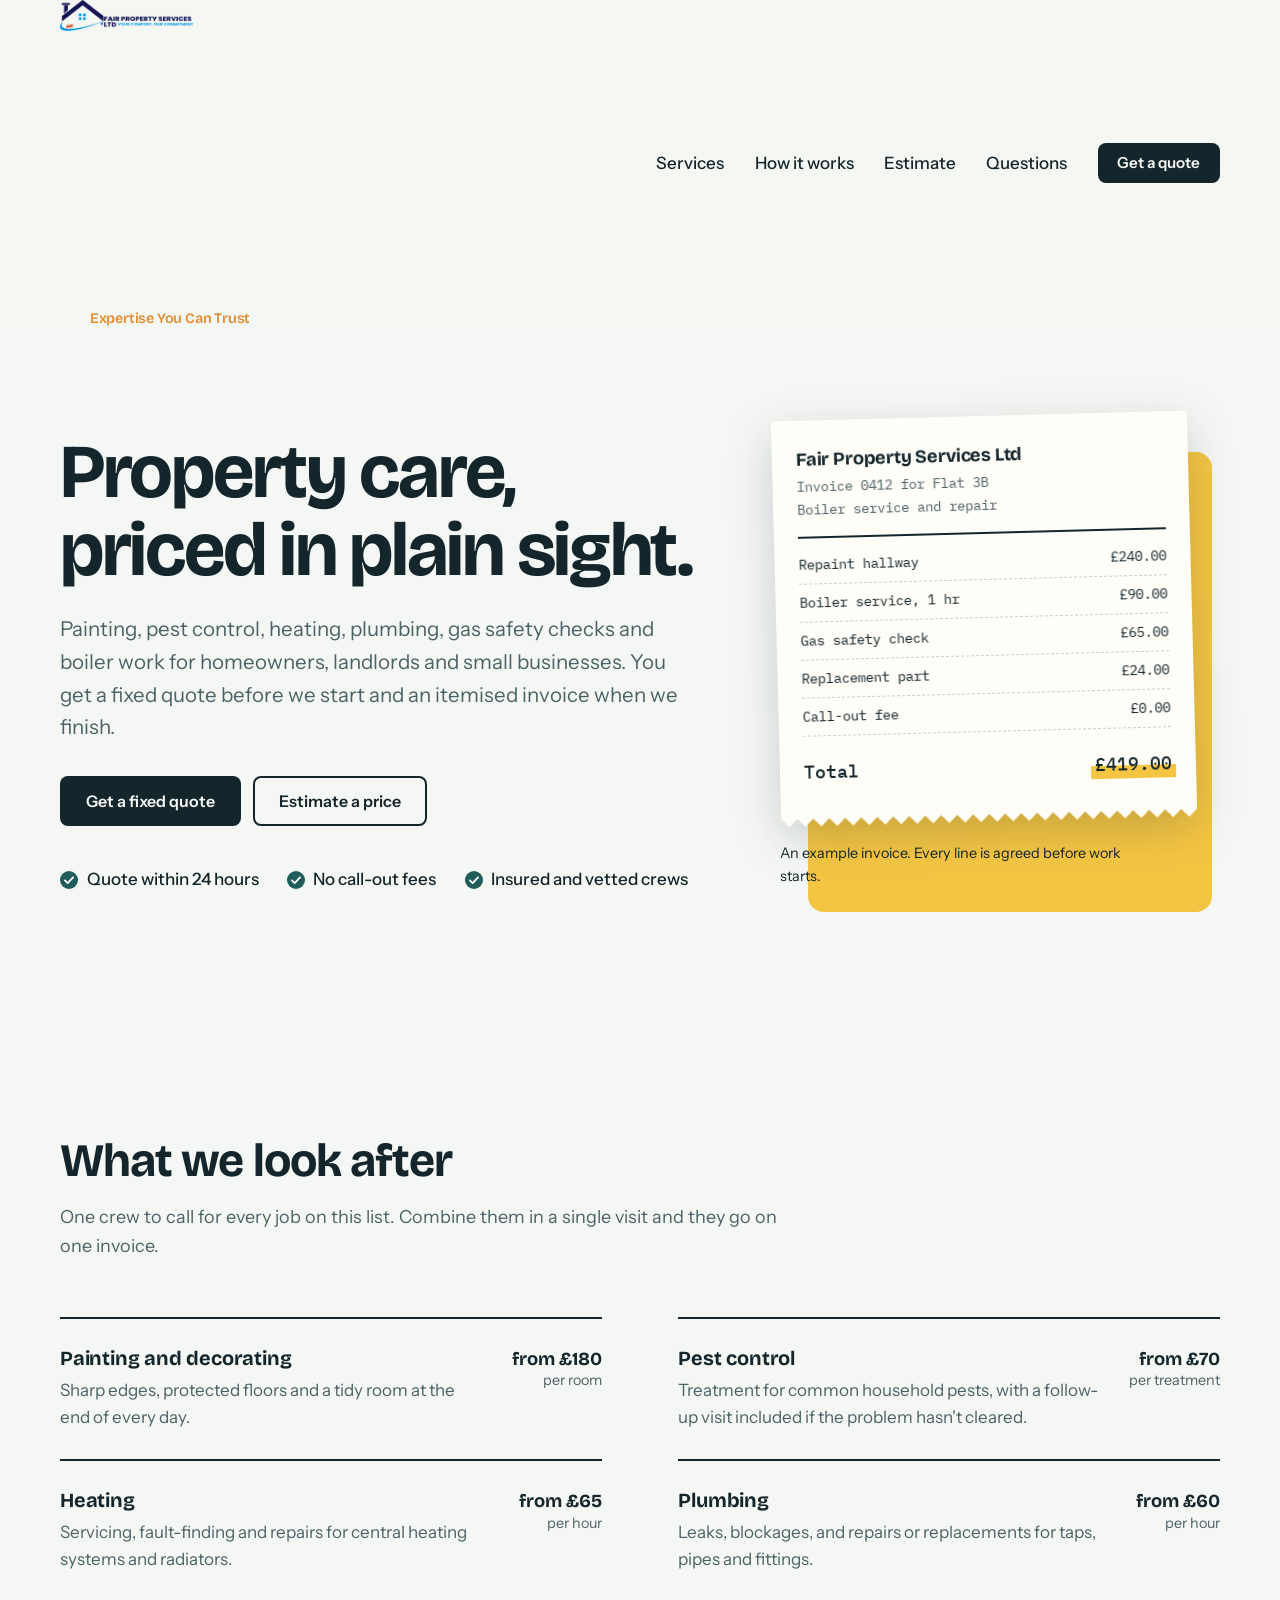
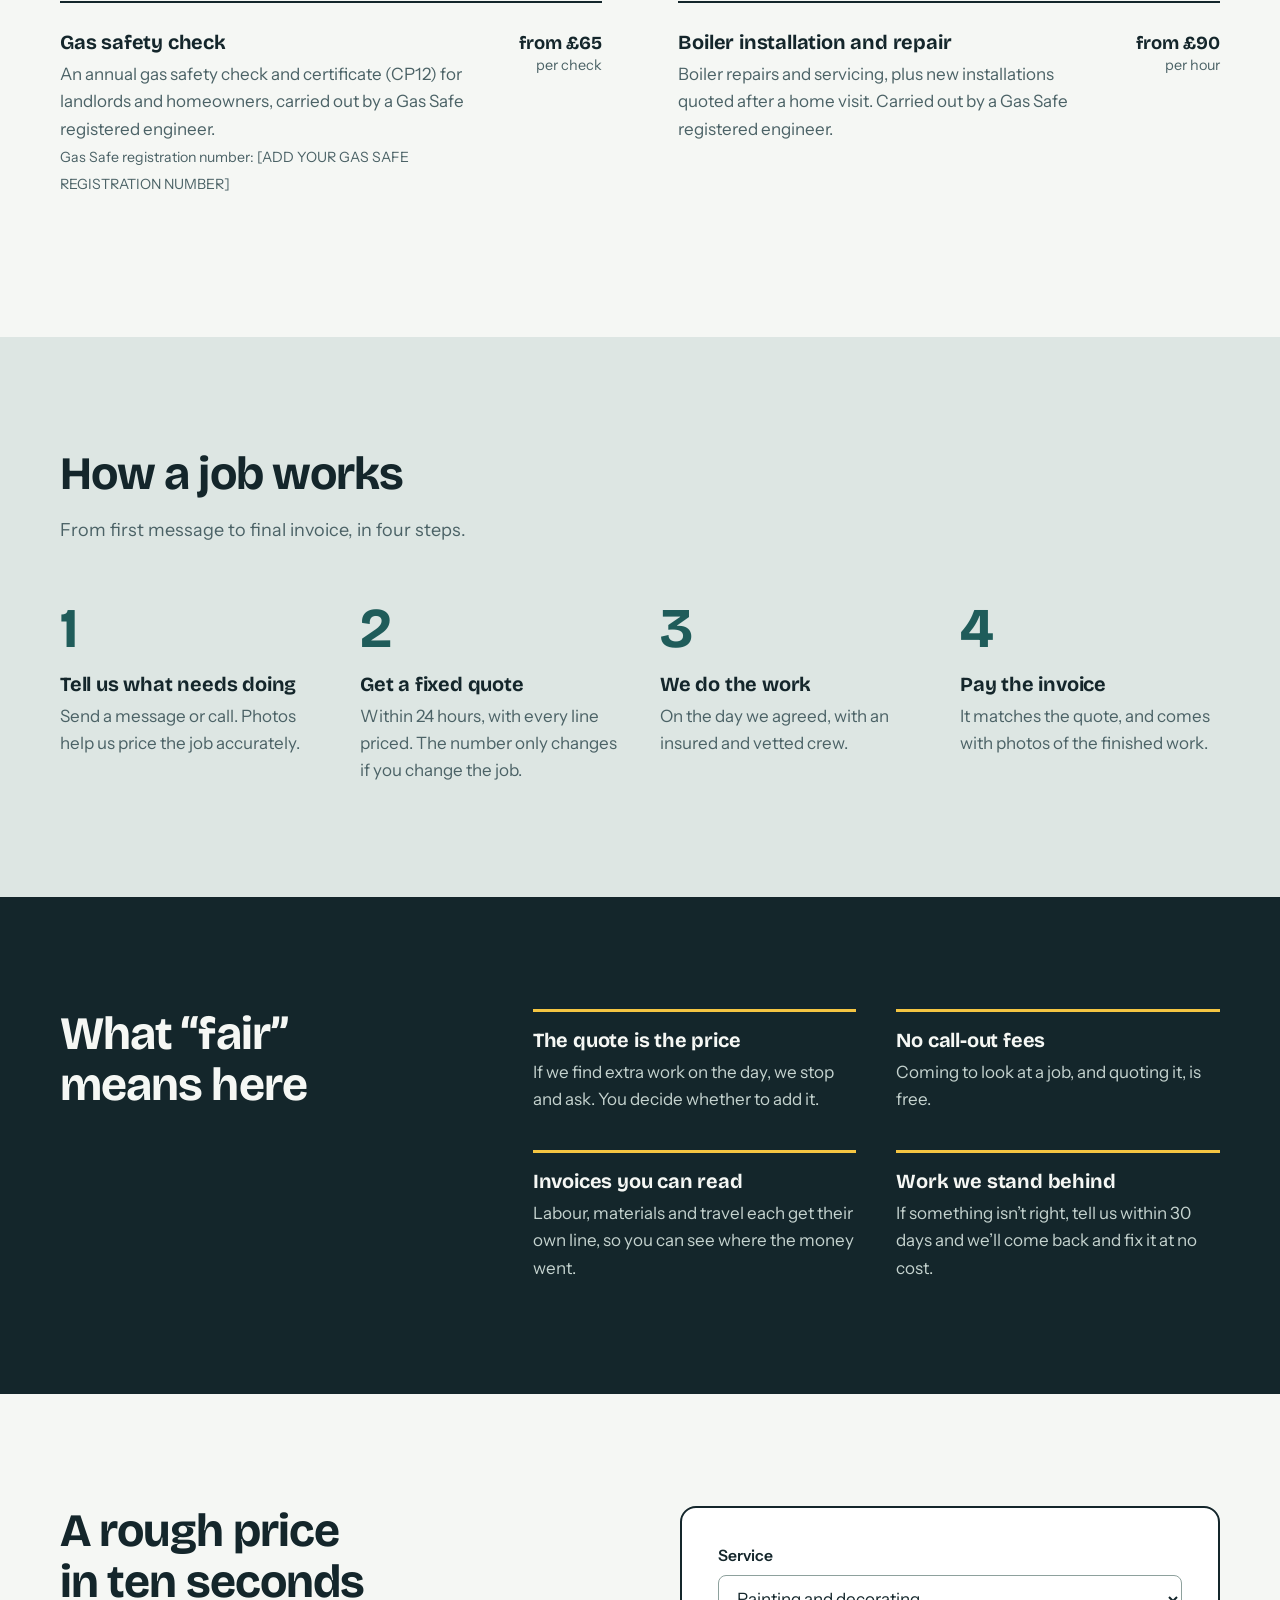
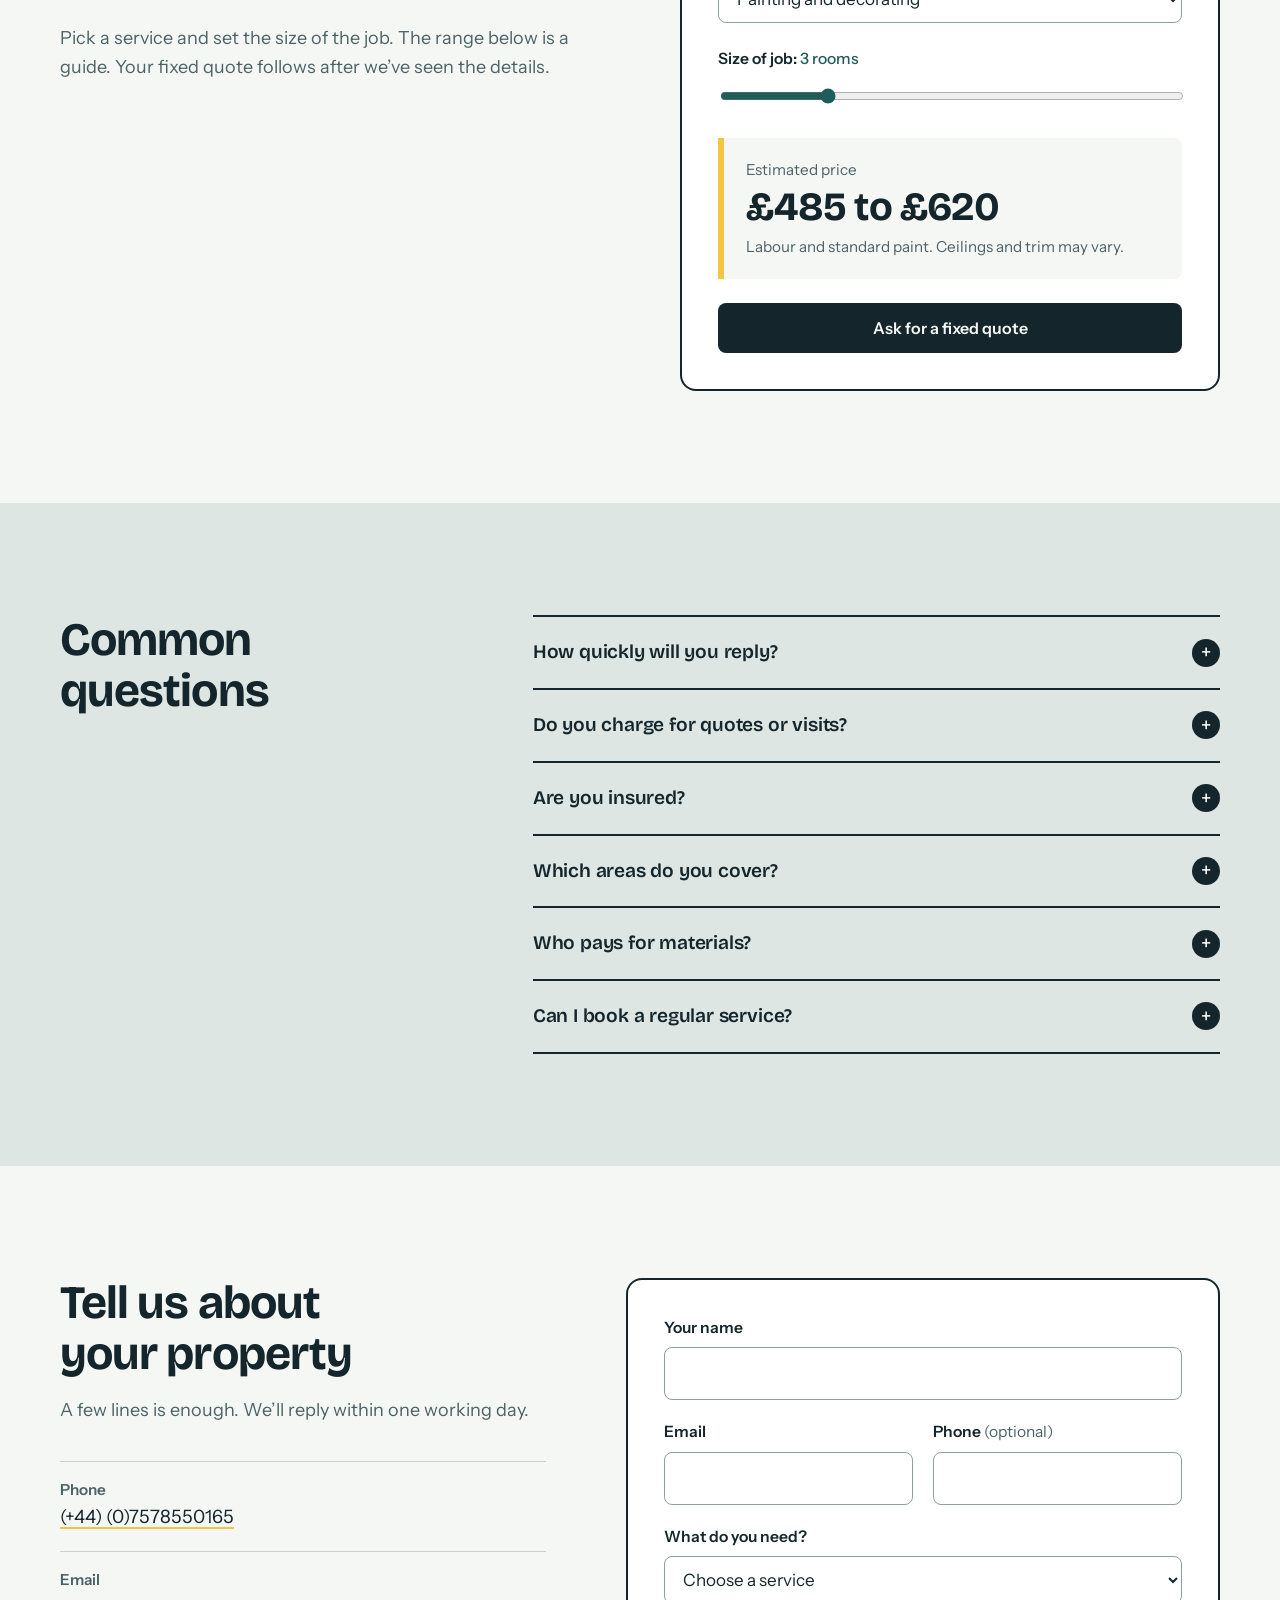
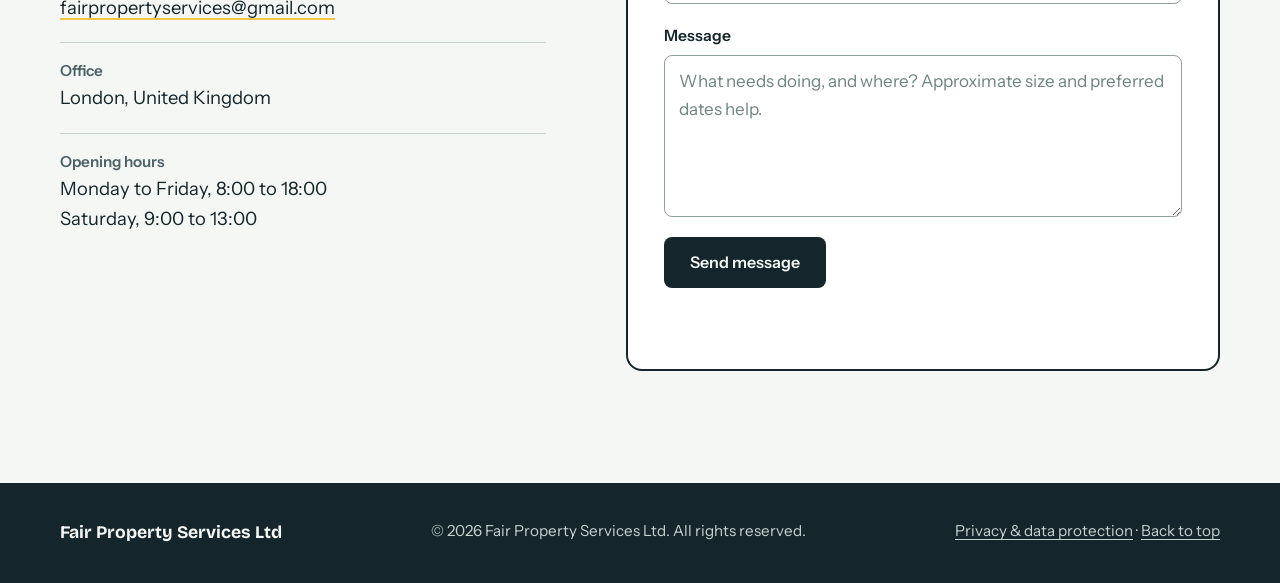
==== index.html @ 74782afe "Add files via upload" ====
<!DOCTYPE html>
<html lang="en">
<head>
  <meta charset="utf-8">
  <meta name="viewport" content="width=device-width, initial-scale=1">
  <title>Fair Property Services Ltd | Property care in London with fixed quotes</title>
  <meta name="description" content="Fair Property Services Ltd looks after homes, rentals and small offices in London: painting and decorating, pest control, heating, plumbing, gas safety checks and boiler installation and repair. Fixed quotes and itemised invoices.">
  <meta name="theme-color" content="#f5f7f4">

  <meta property="og:type" content="website">
  <meta property="og:title" content="Fair Property Services Ltd">
  <meta property="og:description" content="Property care in London, priced in plain sight. Fixed quotes and itemised invoices.">

  <link rel="icon" href="favicon.svg" type="image/svg+xml">

  <link rel="preconnect" href="https://fonts.googleapis.com">
  <link rel="preconnect" href="https://fonts.gstatic.com" crossorigin>
  <link rel="stylesheet" href="https://fonts.googleapis.com/css2?family=Bricolage+Grotesque:opsz,wght@12..96,500;600;700&family=IBM+Plex+Mono:wght@400;500&family=Instrument+Sans:wght@400;500;600&display=swap">
  <link rel="stylesheet" href="styles.css">

  <script>document.documentElement.classList.add('js');</script>

  <!-- Replace the placeholder details below with your real business information. -->
  <script type="application/ld+json">
  {
    "@context": "https://schema.org",
    "@type": "LocalBusiness",
    "name": "Fair Property Services Ltd",
    "description": "Painting and decorating, pest control, heating, plumbing, gas safety checks and boiler installation and repair, with fixed quotes. Based in London, United Kingdom.",
    "email": "fairpropertyservices@gmail.com",
    "telephone": "+447578550165",
    "address": {
      "@type": "PostalAddress",
      "addressLocality": "London",
      "addressCountry": "GB"
    },
    "openingHours": ["Mo-Fr 08:00-18:00", "Sa 09:00-13:00"]
  }
  </script>
</head>
<body>
  <a class="skip-link" href="#main">Skip to content</a>

  <header class="site-header" id="top">
    <div class="wrap site-header__inner">
      <a class="brand" href="#top" aria-label="Fair Property Services Ltd, home">
  <div class="brand__group">
    <img src="logo.png" alt="Fair Property Service LTD Logo" class="brand__mark">
    <span class="brand__slogan">Expertise You Can Trust</span>
  </div>
</a>

      <button class="nav-toggle" type="button" aria-expanded="false" aria-controls="site-nav">Menu</button>

      <nav class="nav" id="site-nav" aria-label="Main">
        <ul class="nav__list">
          <li><a href="#services">Services</a></li>
          <li><a href="#process">How it works</a></li>
          <li><a href="#estimate">Estimate</a></li>
          <li><a href="#questions">Questions</a></li>
          <li><a class="btn btn--small btn--primary" href="#contact">Get a quote</a></li>
        </ul>
      </nav>
    </div>
  </header>

  <main id="main">

    <!-- Hero -->
    <section class="hero" aria-labelledby="hero-title">
      <div class="wrap hero__grid">
        <div class="hero__copy">
          <h1 id="hero-title">Property care, priced in plain sight.</h1>
          <p class="hero__lead">Painting, pest control, heating, plumbing, gas safety checks and boiler work for homeowners, landlords and small businesses. You get a fixed quote before we start and an itemised invoice when we finish.</p>
          <div class="hero__actions">
            <a class="btn btn--primary" href="#contact">Get a fixed quote</a>
            <a class="btn btn--ghost" href="#estimate">Estimate a price</a>
          </div>
          <ul class="hero__facts">
            <li>Quote within 24 hours</li>
            <li>No call-out fees</li>
            <li>Insured and vetted crews</li>
          </ul>
        </div>

        <figure class="receipt-wrap">
          <div class="receipt-wrap__block" aria-hidden="true"></div>
          <div class="receipt">
            <div class="receipt__head">
              <strong>Fair Property Services Ltd</strong>
              <span>Invoice 0412 for Flat 3B</span>
              <span>Boiler service and repair</span>
            </div>
            <ul class="receipt__lines">
              <li class="receipt__row" style="--i:0"><span>Repaint hallway</span><span>£240.00</span></li>
              <li class="receipt__row" style="--i:1"><span>Boiler service, 1 hr</span><span>£90.00</span></li>
              <li class="receipt__row" style="--i:2"><span>Gas safety check</span><span>£65.00</span></li>
              <li class="receipt__row" style="--i:3"><span>Replacement part</span><span>£24.00</span></li>
              <li class="receipt__row" style="--i:4"><span>Call-out fee</span><span>£0.00</span></li>
            </ul>
            <p class="receipt__row receipt__total" style="--i:5"><span>Total</span><span>£419.00</span></p>
          </div>
          <figcaption class="receipt-wrap__caption">An example invoice. Every line is agreed before work starts.</figcaption>
        </figure>
      </div>
    </section>

    <!-- Services -->
    <section class="section" id="services" aria-labelledby="services-title">
      <div class="wrap">
        <div class="section__head">
          <h2 id="services-title">What we look after</h2>
          <p>One crew to call for every job on this list. Combine them in a single visit and they go on one invoice.</p>
        </div>

        <ul class="services">
          <li class="service">
            <div class="service__text">
              <h3>Painting and decorating</h3>
              <p>Sharp edges, protected floors and a tidy room at the end of every day.</p>
            </div>
            <p class="service__price"><strong>from £180</strong> per room</p>
          </li>
          <li class="service">
            <div class="service__text">
              <h3>Pest control</h3>
              <p>Treatment for common household pests, with a follow-up visit included if the problem hasn't cleared.</p>
            </div>
            <p class="service__price"><strong>from £70</strong> per treatment</p>
          </li>
          <li class="service">
            <div class="service__text">
              <h3>Heating</h3>
              <p>Servicing, fault-finding and repairs for central heating systems and radiators.</p>
            </div>
            <p class="service__price"><strong>from £65</strong> per hour</p>
          </li>
          <li class="service">
            <div class="service__text">
              <h3>Plumbing</h3>
              <p>Leaks, blockages, and repairs or replacements for taps, pipes and fittings.</p>
            </div>
            <p class="service__price"><strong>from £60</strong> per hour</p>
          </li>
          <li class="service">
            <div class="service__text">
              <h3>Gas safety check</h3>
              <p>An annual gas safety check and certificate (CP12) for landlords and homeowners, carried out by a Gas Safe registered engineer.<br><small>Gas Safe registration number: [ADD YOUR GAS SAFE REGISTRATION NUMBER]</small></p>
            </div>
            <p class="service__price"><strong>from £65</strong> per check</p>
          </li>
          <li class="service">
            <div class="service__text">
              <h3>Boiler installation and repair</h3>
              <p>Boiler repairs and servicing, plus new installations quoted after a home visit. Carried out by a Gas Safe registered engineer.</p>
            </div>
            <p class="service__price"><strong>from £90</strong> per hour</p>
          </li>
        </ul>
      </div>
    </section>

    <!-- Process -->
    <section class="section section--mist" id="process" aria-labelledby="process-title">
      <div class="wrap">
        <div class="section__head">
          <h2 id="process-title">How a job works</h2>
          <p>From first message to final invoice, in four steps.</p>
        </div>

        <ol class="steps">
          <li class="step">
            <h3>Tell us what needs doing</h3>
            <p>Send a message or call. Photos help us price the job accurately.</p>
          </li>
          <li class="step">
            <h3>Get a fixed quote</h3>
            <p>Within 24 hours, with every line priced. The number only changes if you change the job.</p>
          </li>
          <li class="step">
            <h3>We do the work</h3>
            <p>On the day we agreed, with an insured and vetted crew.</p>
          </li>
          <li class="step">
            <h3>Pay the invoice</h3>
            <p>It matches the quote, and comes with photos of the finished work.</p>
          </li>
        </ol>
      </div>
    </section>

    <!-- Promises -->
    <section class="section section--ink" aria-labelledby="fair-title">
      <div class="wrap promises">
        <h2 id="fair-title">What “fair” means here</h2>
        <ul class="promises__list">
          <li>
            <h3>The quote is the price</h3>
            <p>If we find extra work on the day, we stop and ask. You decide whether to add it.</p>
          </li>
          <li>
            <h3>No call-out fees</h3>
            <p>Coming to look at a job, and quoting it, is free.</p>
          </li>
          <li>
            <h3>Invoices you can read</h3>
            <p>Labour, materials and travel each get their own line, so you can see where the money went.</p>
          </li>
          <li>
            <h3>Work we stand behind</h3>
            <p>If something isn’t right, tell us within 30 days and we’ll come back and fix it at no cost.</p>
          </li>
        </ul>
      </div>
    </section>

    <!-- Estimate -->
    <section class="section" id="estimate" aria-labelledby="estimate-title">
      <div class="wrap estimate">
        <div class="estimate__intro">
          <h2 id="estimate-title">A rough price in ten seconds</h2>
          <p>Pick a service and set the size of the job. The range below is a guide. Your fixed quote follows after we’ve seen the details.</p>
        </div>

        <form class="estimator" id="estimator" novalidate>
          <div class="field">
            <label for="est-service">Service</label>
            <select id="est-service" name="service">
              <option value="painting">Painting and decorating</option>
              <option value="pest">Pest control</option>
              <option value="heating">Heating</option>
              <option value="plumbing">Plumbing</option>
              <option value="gassafety">Gas safety check</option>
              <option value="boiler">Boiler installation and repair</option>
            </select>
          </div>

          <div class="field">
            <label for="est-qty">Size of job: <output id="est-qty-out" for="est-qty">60 m²</output></label>
            <input type="range" id="est-qty" name="qty" min="20" max="400" step="5" value="60">
          </div>

          <div class="estimator__result" aria-live="polite">
            <p class="estimator__label">Estimated price</p>
            <p class="estimator__price" id="est-price">Choose a service</p>
            <p class="estimator__note" id="est-note"></p>
          </div>

          <a class="btn btn--primary" id="est-cta" href="#contact">Ask for a fixed quote</a>
        </form>
      </div>
    </section>

    <!-- FAQ -->
    <section class="section section--mist" id="questions" aria-labelledby="faq-title">
      <div class="wrap faq">
        <h2 id="faq-title">Common questions</h2>
        <div class="faq__list">
          <details>
            <summary>How quickly will you reply?</summary>
            <p>We answer every enquiry within one working day, and send your fixed quote within 24 hours of having the details we need.</p>
          </details>
          <details>
            <summary>Do you charge for quotes or visits?</summary>
            <p>No. Quotes and site visits are free, and we don’t add call-out fees to invoices.</p>
          </details>
          <details>
            <summary>Are you insured?</summary>
            <p>Yes. All crew members are vetted and covered by our public liability insurance. We’re happy to send you a copy of the certificate.</p>
          </details>
          <details>
            <summary>Which areas do you cover?</summary>
            <p>We work within 30 km of our office. If you’re not sure whether you’re in range, send us your postcode and we’ll tell you.</p>
          </details>
          <details>
            <summary>Who pays for materials?</summary>
            <p>Materials and parts, such as paint or boiler components, appear on their own invoice line at the price we paid, with receipts available on request.</p>
          </details>
          <details>
            <summary>Can I book a regular service?</summary>
            <p>Yes. Regular boiler servicing and annual gas safety checks are priced lower than one-off visits. Mention it in your message and we’ll quote both.</p>
          </details>
        </div>
      </div>
    </section>

    <!-- Contact -->
    <section class="section" id="contact" aria-labelledby="contact-title">
      <div class="wrap contact">
        <div class="contact__info">
          <h2 id="contact-title">Tell us about your property</h2>
          <p>A few lines is enough. We’ll reply within one working day.</p>

          <dl class="contact__details">
            <div>
              <dt>Phone</dt>
              <dd><a href="tel:+447578550165">(+44) (0)7578550165</a></dd>
            </div>
            <div>
              <dt>Email</dt>
              <dd><a href="mailto:fairpropertyservices@gmail.com">fairpropertyservices@gmail.com</a></dd>
            </div>
            <div>
              <dt>Office</dt>
              <dd>London, United Kingdom</dd>
            </div>
            <div>
              <dt>Opening hours</dt>
              <dd>Monday to Friday, 8:00 to 18:00<br>Saturday, 9:00 to 13:00</dd>
            </div>
          </dl>
        </div>

        <form class="form" id="contact-form" novalidate>
          <div class="field">
            <label for="c-name">Your name</label>
            <input id="c-name" name="name" type="text" autocomplete="name" required>
          </div>

          <div class="field-row">
            <div class="field">
              <label for="c-email">Email</label>
              <input id="c-email" name="email" type="email" autocomplete="email" required>
            </div>
            <div class="field">
              <label for="c-phone">Phone <span class="optional">(optional)</span></label>
              <input id="c-phone" name="phone" type="tel" autocomplete="tel">
            </div>
          </div>

          <div class="field">
            <label for="c-service">What do you need?</label>
            <select id="c-service" name="service" required>
              <option value="">Choose a service</option>
              <option value="Painting and decorating">Painting and decorating</option>
              <option value="Pest control">Pest control</option>
              <option value="Heating">Heating</option>
              <option value="Plumbing">Plumbing</option>
              <option value="Gas safety check">Gas safety check</option>
              <option value="Boiler installation and repair">Boiler installation and repair</option>
              <option value="Something else">Something else</option>
            </select>
          </div>

          <div class="field">
            <label for="c-message">Message</label>
            <textarea id="c-message" name="message" rows="5" required placeholder="What needs doing, and where? Approximate size and preferred dates help."></textarea>
          </div>

          <!-- Honeypot field for spam bots. Leave hidden. -->
          <div class="hp" aria-hidden="true">
            <label for="c-website">Website</label>
            <input id="c-website" name="website" type="text" tabindex="-1" autocomplete="off">
          </div>

          <button class="btn btn--primary" type="submit">Send message</button>
          <p class="form__status" id="form-status" role="status" aria-live="polite"></p>
        </form>
      </div>
    </section>
  </main>

  <footer class="site-footer">
    <div class="wrap site-footer__inner">
      <p class="site-footer__brand">Fair Property Services Ltd</p>
      <p>&copy; <span id="year">2026</span> Fair Property Services Ltd. All rights reserved.</p>
      <p><a href="privacy.html">Privacy &amp; data protection</a> &middot; <a href="#top">Back to top</a></p>
    </div>
  </footer>

  <script src="script.js" defer></script>
</body>
</html>
---- styles.css ----
/* ==========================================================================
   Fair Property Services Ltd
   Tokens, base, layout, components
   ========================================================================== */

:root {
  --ink: #14262b;
  --teal: #1f5c5a;
  --teal-dark: #174644;
  --chalk: #f5f7f4;
  --mist: #dde6e3;
  --signal: #f4c542;
  --paper: #fffdf8;
  --white: #ffffff;
  --muted: #4b6266;
  --line: #c4d2ce;
  --error: #b3261e;

  --font-display: "Bricolage Grotesque", "Segoe UI", system-ui, sans-serif;
  --font-body: "Instrument Sans", system-ui, -apple-system, "Segoe UI", Roboto, sans-serif;
  --font-receipt: "IBM Plex Mono", ui-monospace, "SFMono-Regular", Menlo, Consolas, monospace;

  --r-s: 8px;
  --r-l: 16px;

  --wrap: 1160px;
  --gutter: clamp(1.25rem, 4vw, 2.5rem);
  --header-h: 72px;
}

/* Base ------------------------------------------------------------------ */

*, *::before, *::after { box-sizing: border-box; }

html {
  scroll-behavior: smooth;
  scroll-padding-top: calc(var(--header-h) + 1rem);
  -webkit-text-size-adjust: 100%;
}

@media (prefers-reduced-motion: reduce) {
  html { scroll-behavior: auto; }
}

body {
  margin: 0;
  background: var(--chalk);
  color: var(--ink);
  font-family: var(--font-body);
  font-size: 1.0625rem;
  line-height: 1.6;
  -webkit-font-smoothing: antialiased;
}

h1, h2, h3, p, ul, ol, dl, dd, figure { margin: 0; }
ul, ol { padding: 0; list-style: none; }

h1, h2, h3 {
  font-family: var(--font-display);
  font-weight: 700;
  line-height: 1.1;
  letter-spacing: -0.02em;
  text-wrap: balance;
}

h1 { font-size: clamp(2.6rem, 6.2vw, 4.75rem); letter-spacing: -0.03em; line-height: 1.02; }
h2 { font-size: clamp(1.9rem, 3.8vw, 2.9rem); }
h3 { font-size: 1.25rem; letter-spacing: -0.01em; }

p { max-width: 62ch; }

a { color: inherit; text-underline-offset: 0.2em; }

img, svg { display: block; max-width: 100%; }

:focus-visible {
  outline: 3px solid var(--teal);
  outline-offset: 3px;
  border-radius: 4px;
}

.section--ink :focus-visible,
.site-footer :focus-visible {
  outline-color: var(--signal);
}

.wrap {
  width: 100%;
  max-width: calc(var(--wrap) + var(--gutter) * 2);
  margin-inline: auto;
  padding-inline: var(--gutter);
}

.skip-link {
  position: absolute;
  left: 1rem;
  top: -4rem;
  z-index: 100;
  padding: 0.7rem 1rem;
  background: var(--ink);
  color: var(--chalk);
  border-radius: var(--r-s);
  transition: top 0.15s;
}
.skip-link:focus { top: 1rem; }

/* Buttons --------------------------------------------------------------- */

.btn {
  display: inline-flex;
  align-items: center;
  justify-content: center;
  gap: 0.5rem;
  padding: 0.85rem 1.5rem;
  border: 2px solid transparent;
  border-radius: var(--r-s);
  font: 600 1rem/1.2 var(--font-body);
  text-decoration: none;
  cursor: pointer;
  transition: background-color 0.15s, color 0.15s, border-color 0.15s;
}

.btn--primary { background: var(--ink); color: var(--chalk); }
.btn--primary:hover { background: var(--teal); }

.btn--ghost { border-color: var(--ink); color: var(--ink); background: transparent; }
.btn--ghost:hover { background: var(--ink); color: var(--chalk); }

.btn--small { padding: 0.55rem 1.1rem; font-size: 0.95rem; }

/* Header ---------------------------------------------------------------- */

.site-header {
  position: sticky;
  top: 0;
  z-index: 50;
  background: rgba(245, 247, 244, 0.92);
  -webkit-backdrop-filter: saturate(1.4) blur(10px);
  backdrop-filter: saturate(1.4) blur(10px);
  border-bottom: 1px solid transparent;
  transition: border-color 0.2s;
}
.site-header.is-stuck { border-bottom-color: var(--line); }

.site-header__inner {
  display: flex;
  align-items: center;
  justify-content: space-between;
  gap: 1.5rem;
  min-height: var(--header-h);
}

.brand {
  display: inline-flex;
  align-items: center;
  gap: 0.65rem;
  font-family: var(--font-display);
  font-weight: 700;
  font-size: 1.2rem;
  letter-spacing: -0.01em;
  text-decoration: none;
}

.nav__list {
  display: flex;
  align-items: center;
  gap: 1.9rem;
}
.nav__list a:not(.btn) {
  font-weight: 500;
  text-decoration: none;
}
.nav__list a:not(.btn):hover { text-decoration: underline; }

.nav-toggle { display: none; }

@media (max-width: 859px) {
  .nav-toggle {
    display: inline-flex;
    padding: 0.55rem 1rem;
    border: 2px solid var(--ink);
    border-radius: var(--r-s);
    background: transparent;
    color: var(--ink);
    font: 600 0.95rem/1 var(--font-body);
    cursor: pointer;
  }

  .nav { margin-left: auto; }

  .js .nav {
    display: none;
    position: absolute;
    top: 100%;
    left: 0;
    right: 0;
    margin: 0;
    padding: 0.5rem var(--gutter) 1.5rem;
    background: var(--chalk);
    border-bottom: 1px solid var(--line);
  }
  .js .nav.is-open { display: block; }

  .js .nav__list {
    flex-direction: column;
    align-items: stretch;
    gap: 0;
  }
  .js .nav__list li { border-bottom: 1px solid var(--line); }
  .js .nav__list li:last-child { border-bottom: 0; padding-top: 1rem; }
  .js .nav__list a:not(.btn) { display: block; padding: 0.9rem 0; }
  .js .nav__list .btn { width: 100%; }

  /* Without JavaScript, let the nav wrap under the brand */
  html:not(.js) .site-header__inner { flex-wrap: wrap; padding-block: 0.75rem; }
  html:not(.js) .nav__list { flex-wrap: wrap; gap: 0.5rem 1.25rem; }
}

/* Sections -------------------------------------------------------------- */

.section { padding-block: clamp(4rem, 9vw, 7rem); }
.section--mist { background: var(--mist); }
.section--ink { background: var(--ink); color: var(--chalk); }

.section__head { margin-bottom: clamp(2rem, 5vw, 3.5rem); }
.section__head h2 { margin-bottom: 1rem; }
.section__head p { color: var(--muted); font-size: 1.125rem; }

/* Hero ------------------------------------------------------------------ */

.hero {
  overflow-x: clip;
  padding-block: clamp(2.5rem, 7vw, 5.5rem) clamp(4rem, 9vw, 7rem);
}

.hero__grid {
  display: grid;
  gap: 4rem;
  align-items: center;
}

@media (min-width: 900px) {
  .hero__grid { grid-template-columns: minmax(0, 1.15fr) minmax(0, 0.85fr); gap: 3rem; }
}

.hero__lead {
  margin-top: 1.5rem;
  font-size: clamp(1.1rem, 1.6vw, 1.3rem);
  color: var(--muted);
  max-width: 34em;
}

.hero__actions {
  display: flex;
  flex-wrap: wrap;
  gap: 0.75rem;
  margin-top: 2rem;
}

.hero__facts {
  display: flex;
  flex-wrap: wrap;
  gap: 0.6rem 1.75rem;
  margin-top: 2.5rem;
  font-weight: 500;
}
.hero__facts li {
  display: inline-flex;
  align-items: center;
  gap: 0.5rem;
}
.hero__facts li::before {
  content: "";
  width: 1.1em;
  height: 1.1em;
  flex: none;
  background: url("data:image/svg+xml,%3Csvg xmlns='http://www.w3.org/2000/svg' viewBox='0 0 20 20'%3E%3Ccircle cx='10' cy='10' r='10' fill='%231f5c5a'/%3E%3Cpath d='m5.5 10.5 3 3 6-6.5' fill='none' stroke='%23fff' stroke-width='2' stroke-linecap='round' stroke-linejoin='round'/%3E%3C/svg%3E") center / contain no-repeat;
}

/* Receipt (hero visual) ------------------------------------------------- */

.receipt-wrap {
  position: relative;
  isolation: isolate;
  width: 100%;
  max-width: 26rem;
  margin-inline: auto;
  padding-bottom: 1.5rem;
}

.receipt-wrap__block {
  position: absolute;
  z-index: -1;
  top: 2.25rem;
  left: 2rem;
  right: -1.25rem;
  bottom: 0;
  background: var(--signal);
  border-radius: var(--r-l);
}

.receipt {
  position: relative;
  padding: 1.6rem 1.5rem 1.5rem;
  background: var(--paper);
  border-radius: 4px 4px 0 0;
  font-family: var(--font-receipt);
  font-size: 0.875rem;
  line-height: 1.5;
  transform: rotate(-1.5deg);
  filter: drop-shadow(0 14px 22px rgba(20, 38, 43, 0.2));
}

/* Zig-zag torn edge */
.receipt::after {
  content: "";
  position: absolute;
  left: 0;
  right: 0;
  top: 100%;
  height: 8px;
  background: url("data:image/svg+xml,%3Csvg xmlns='http://www.w3.org/2000/svg' width='16' height='8'%3E%3Cpath d='M0 0h16L8 8z' fill='%23fffdf8'/%3E%3C/svg%3E") repeat-x left top;
}

.receipt__head {
  display: grid;
  gap: 0.15rem;
  padding-bottom: 1rem;
  margin-bottom: 0.5rem;
  border-bottom: 2px solid var(--ink);
}
.receipt__head strong {
  font-family: var(--font-display);
  font-size: 1.15rem;
  letter-spacing: -0.01em;
}
.receipt__head span { color: var(--muted); }

.receipt__row {
  display: flex;
  justify-content: space-between;
  gap: 1rem;
  max-width: none;
  padding: 0.5rem 0;
}
.receipt__lines .receipt__row { border-bottom: 1px dashed var(--line); }
.receipt__row span:last-child { white-space: nowrap; }

.receipt__total {
  margin-top: 0.5rem;
  padding-top: 0.9rem;
  font-size: 1.15rem;
  font-weight: 500;
}
.receipt__total span:last-child {
  background: linear-gradient(transparent 55%, var(--signal) 55%);
  padding-inline: 0.25rem;
  margin-right: -0.25rem;
}

.receipt-wrap__caption {
  position: relative;
  margin-top: 1.75rem;
  padding-left: 0.25rem;
  font-size: 0.9rem;
  color: var(--ink);
  max-width: 22rem;
}

/* The one page-load moment: invoice lines print in one by one */
@keyframes print-line {
  from { opacity: 0; transform: translateY(-8px); }
  to   { opacity: 1; transform: none; }
}

@media (prefers-reduced-motion: no-preference) {
  .receipt__row {
    animation: print-line 0.45s cubic-bezier(0.2, 0.7, 0.3, 1) both;
    animation-delay: calc(0.35s + var(--i, 0) * 0.16s);
  }
}

/* Services -------------------------------------------------------------- */

.services {
  display: grid;
  column-gap: clamp(2rem, 6vw, 5rem);
}

@media (min-width: 800px) {
  .services { grid-template-columns: 1fr 1fr; }
}

.service {
  display: flex;
  justify-content: space-between;
  align-items: flex-start;
  gap: 1.5rem;
  padding-block: 1.75rem;
  border-top: 2px solid var(--ink);
}

.service__text h3 { margin-bottom: 0.5rem; }
.service__text p { color: var(--muted); }

.service__price {
  flex: none;
  text-align: right;
  font-size: 0.9rem;
  color: var(--muted);
  line-height: 1.35;
}
.service__price strong {
  display: block;
  font-family: var(--font-display);
  font-size: 1.15rem;
  color: var(--ink);
}

@media (max-width: 480px) {
  .service { flex-direction: column; gap: 0.75rem; }
  .service__price { text-align: left; }
  .service__price strong { display: inline; margin-right: 0.25rem; }
}

/* Steps ----------------------------------------------------------------- */

.steps {
  display: grid;
  gap: 2rem;
  counter-reset: step;
}

@media (min-width: 640px)  { .steps { grid-template-columns: repeat(2, 1fr); } }
@media (min-width: 1000px) { .steps { grid-template-columns: repeat(4, 1fr); gap: 2.5rem; } }

.step { counter-increment: step; }

.step::before {
  content: counter(step);
  display: block;
  margin-bottom: 1rem;
  font-family: var(--font-display);
  font-weight: 700;
  font-size: 3.5rem;
  line-height: 1;
  color: var(--teal);
}

.step h3 { margin-bottom: 0.5rem; }
.step p { color: var(--muted); }

/* Promises -------------------------------------------------------------- */

.promises { display: grid; gap: 3rem; }

@media (min-width: 900px) {
  .promises { grid-template-columns: minmax(0, 0.8fr) minmax(0, 1.4fr); gap: 5rem; }
}

.promises__list {
  display: grid;
  gap: 2.25rem 2.5rem;
}
@media (min-width: 640px) {
  .promises__list { grid-template-columns: 1fr 1fr; }
}

.promises__list li {
  padding-top: 1.1rem;
  border-top: 3px solid var(--signal);
}
.promises__list h3 { margin-bottom: 0.5rem; }
.promises__list p { color: #c5d3cf; }

/* Estimator ------------------------------------------------------------- */

.estimate {
  display: grid;
  gap: 2.5rem;
  align-items: start;
}
@media (min-width: 900px) {
  .estimate { grid-template-columns: minmax(0, 1fr) minmax(0, 1fr); gap: 5rem; }
}

.estimate__intro h2 { margin-bottom: 1rem; }
.estimate__intro p { color: var(--muted); font-size: 1.125rem; }

.estimator {
  display: grid;
  gap: 1.5rem;
  padding: clamp(1.5rem, 4vw, 2.25rem);
  background: var(--white);
  border: 2px solid var(--ink);
  border-radius: var(--r-l);
}

.estimator__result {
  padding: 1.25rem 1.4rem;
  background: var(--chalk);
  border-left: 6px solid var(--signal);
  border-radius: 0 var(--r-s) var(--r-s) 0;
}
.estimator__label { font-size: 0.95rem; color: var(--muted); }
.estimator__price {
  margin-block: 0.15rem 0.35rem;
  font-family: var(--font-display);
  font-weight: 700;
  font-size: clamp(1.9rem, 4vw, 2.5rem);
  line-height: 1.1;
  letter-spacing: -0.02em;
}
.estimator__note { font-size: 0.95rem; color: var(--muted); }

/* Forms ----------------------------------------------------------------- */

.field { display: grid; gap: 0.4rem; }
.field-row { display: grid; gap: 1.25rem; }
@media (min-width: 560px) { .field-row { grid-template-columns: 1fr 1fr; } }

label { font-weight: 600; font-size: 0.975rem; }
label output { font-weight: 500; color: var(--teal); }
.optional { font-weight: 400; color: var(--muted); }

input, select, textarea {
  width: 100%;
  padding: 0.75rem 0.9rem;
  border: 1.5px solid #8ea19d;
  border-radius: var(--r-s);
  background: var(--white);
  color: var(--ink);
  font: inherit;
}
textarea { resize: vertical; min-height: 8rem; }
input::placeholder, textarea::placeholder { color: #6d8480; }

input:focus-visible, select:focus-visible, textarea:focus-visible {
  outline: 3px solid var(--teal);
  outline-offset: 1px;
  border-color: var(--teal);
}
input:user-invalid, select:user-invalid, textarea:user-invalid { border-color: var(--error); }

input[type="range"] {
  padding: 0;
  height: 2rem;
  border: 0;
  background: transparent;
  accent-color: var(--teal);
  cursor: pointer;
}

.hp {
  position: absolute;
  left: -9999px;
  width: 1px;
  height: 1px;
  overflow: hidden;
}

/* FAQ ------------------------------------------------------------------- */

.faq { display: grid; gap: 2.5rem; }
@media (min-width: 900px) {
  .faq { grid-template-columns: minmax(0, 0.8fr) minmax(0, 1.4fr); gap: 5rem; }
}

.faq__list details { border-top: 2px solid var(--ink); }
.faq__list details:last-child { border-bottom: 2px solid var(--ink); }

.faq__list summary {
  display: flex;
  justify-content: space-between;
  align-items: center;
  gap: 1rem;
  padding: 1.25rem 0;
  font-family: var(--font-display);
  font-weight: 600;
  font-size: 1.2rem;
  letter-spacing: -0.01em;
  cursor: pointer;
  list-style: none;
}
.faq__list summary::-webkit-details-marker { display: none; }
.faq__list summary::after {
  content: "+";
  flex: none;
  width: 1.75rem;
  height: 1.75rem;
  display: grid;
  place-items: center;
  border-radius: 50%;
  background: var(--ink);
  color: var(--chalk);
  font: 500 1.2rem/1 var(--font-body);
}
.faq__list details[open] summary::after { content: "\2212"; }
.faq__list details p { padding-bottom: 1.4rem; color: var(--muted); }

/* Contact --------------------------------------------------------------- */

.contact { display: grid; gap: 3rem; align-items: start; }
@media (min-width: 900px) {
  .contact { grid-template-columns: minmax(0, 0.9fr) minmax(0, 1.1fr); gap: 5rem; }
}

.contact__info h2 { margin-bottom: 1rem; }
.contact__info > p { color: var(--muted); font-size: 1.125rem; }

.contact__details {
  display: grid;
  gap: 1.25rem;
  margin-top: 2.25rem;
}
.contact__details div {
  padding-top: 1rem;
  border-top: 1px solid var(--line);
}
.contact__details dt {
  font-size: 0.95rem;
  font-weight: 600;
  color: var(--muted);
}
.contact__details dd { font-size: 1.15rem; }
.contact__details a { text-decoration-thickness: 2px; text-decoration-color: var(--signal); }
.contact__details a:hover { text-decoration-color: var(--teal); }

.form {
  display: grid;
  gap: 1.25rem;
  padding: clamp(1.5rem, 4vw, 2.25rem);
  background: var(--white);
  border: 2px solid var(--ink);
  border-radius: var(--r-l);
}
.form .btn { justify-self: start; }

.form__status { font-weight: 500; min-height: 1.5em; }
.form__status[data-state="success"] { color: var(--teal-dark); }
.form__status[data-state="error"] { color: var(--error); }

/* Legal pages ------------------------------------------------------------ */

.legal {
  max-width: 72ch;
}
.legal__updated {
  color: var(--muted);
  margin-bottom: 2.5rem;
}
.legal__notice {
  background: var(--mist);
  border-radius: var(--r-s);
  padding: 1.25rem 1.5rem;
  margin-bottom: 2.5rem;
  max-width: none;
}
.legal__notice p { max-width: none; }
.legal h2 {
  font-size: 1.5rem;
  margin-top: 2.75rem;
  margin-bottom: 0.9rem;
}
.legal h2:first-of-type { margin-top: 0; }
.legal p, .legal li { color: var(--muted); }
.legal p + p { margin-top: 1rem; }
.legal ul, .legal ol { list-style: disc; padding-left: 1.4rem; margin-top: 0.75rem; }
.legal ul { list-style-type: disc; }
.legal li { max-width: none; margin-bottom: 0.5rem; }
.legal a { color: var(--teal-dark); text-decoration: underline; }
.legal strong { color: var(--ink); }

/* Footer ---------------------------------------------------------------- */

.site-footer {
  padding-block: 2.25rem;
  background: var(--ink);
  color: #c5d3cf;
  font-size: 0.95rem;
}
.site-footer__inner {
  display: flex;
  flex-wrap: wrap;
  justify-content: space-between;
  gap: 0.75rem 2rem;
}
.site-footer__brand {
  font-family: var(--font-display);
  font-weight: 700;
  font-size: 1.1rem;
  color: var(--chalk);
}

/* Increase header logo size and maintain proportions */
.brand {
  display: flex;
  align-items: center;
  gap: 12px;
}

.brand {
  display: flex !important;
  align-items: center !important;
  gap: 14px !important;
}

/* Ensure the brand container aligns items side-by-side */
.brand {
  display: flex !important;
  align-items: center !important;
  gap: 16px !important;
}


.brand {
  display: inline-block !important;
  text-decoration: none !important;
}

.brand__group {
  display: flex !important;
  flex-direction: column !important;
  align-items: center !important;
  justify-content: center !important;
  gap: 0px !important;
}

.brand__mark {
  width: 220px !important;
  height: auto !important;
  max-width: none !important;
  max-height: none !important;
  margin: 0 !important;
  padding: 0 !important;
  object-fit: contain !important;
}

.brand__slogan {
  font-weight: 600 !important;
  font-size: 0.9rem !important;
  color: #e38d32 !important;
  margin-top: 2px !important;
  line-height: 1 !important;
  white-space: nowrap !important;
}
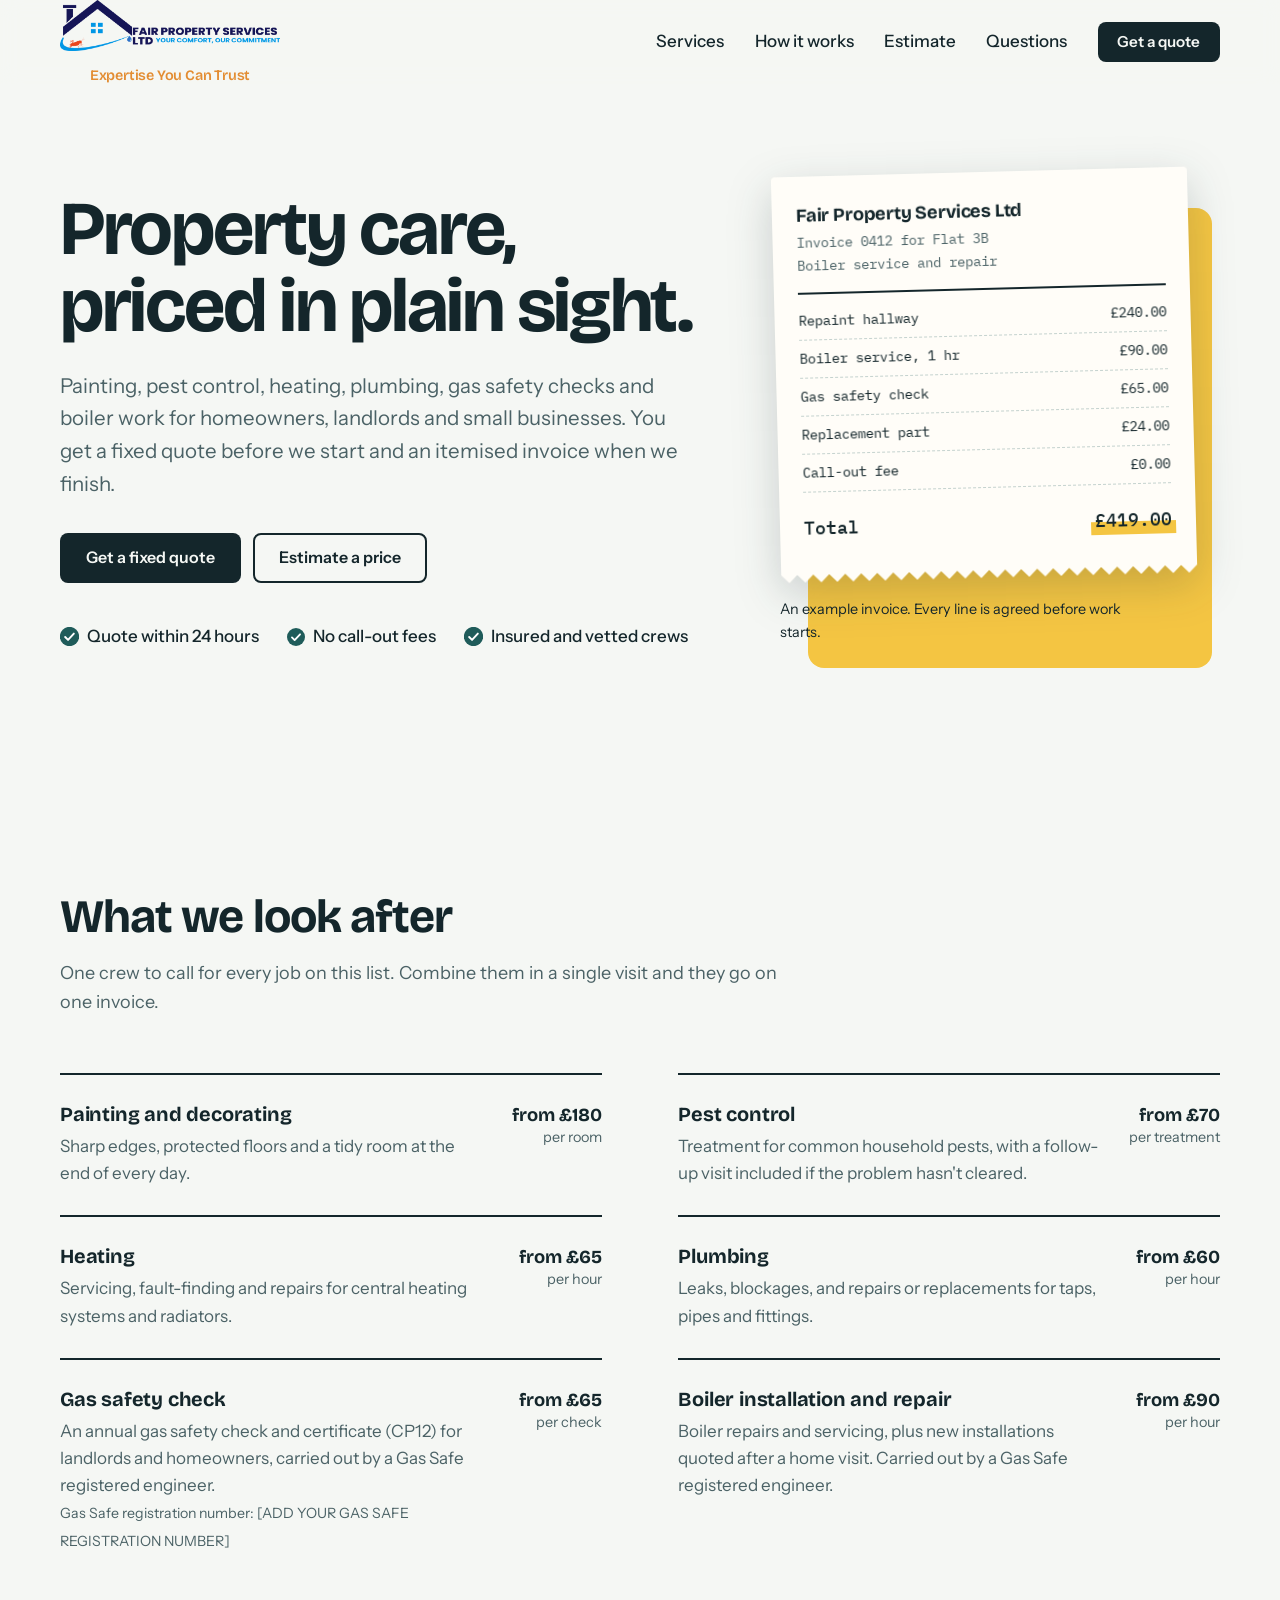
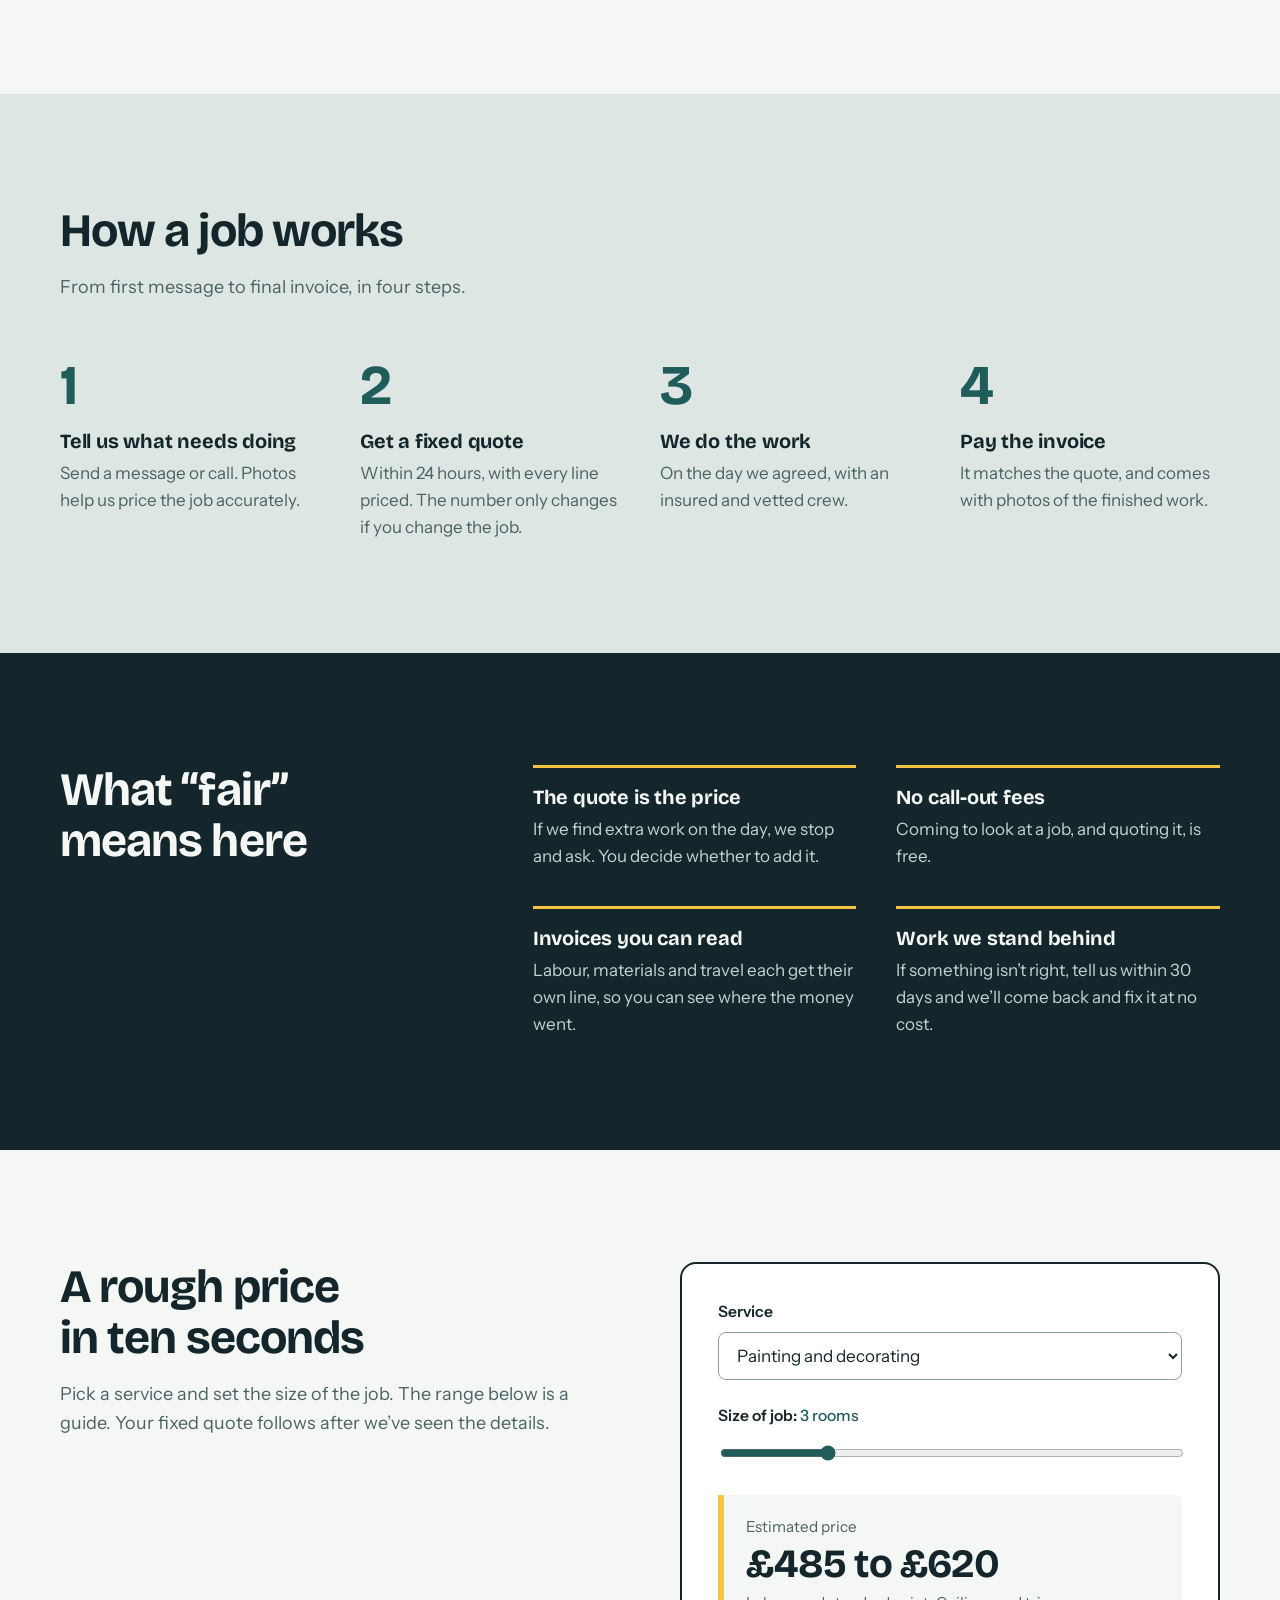
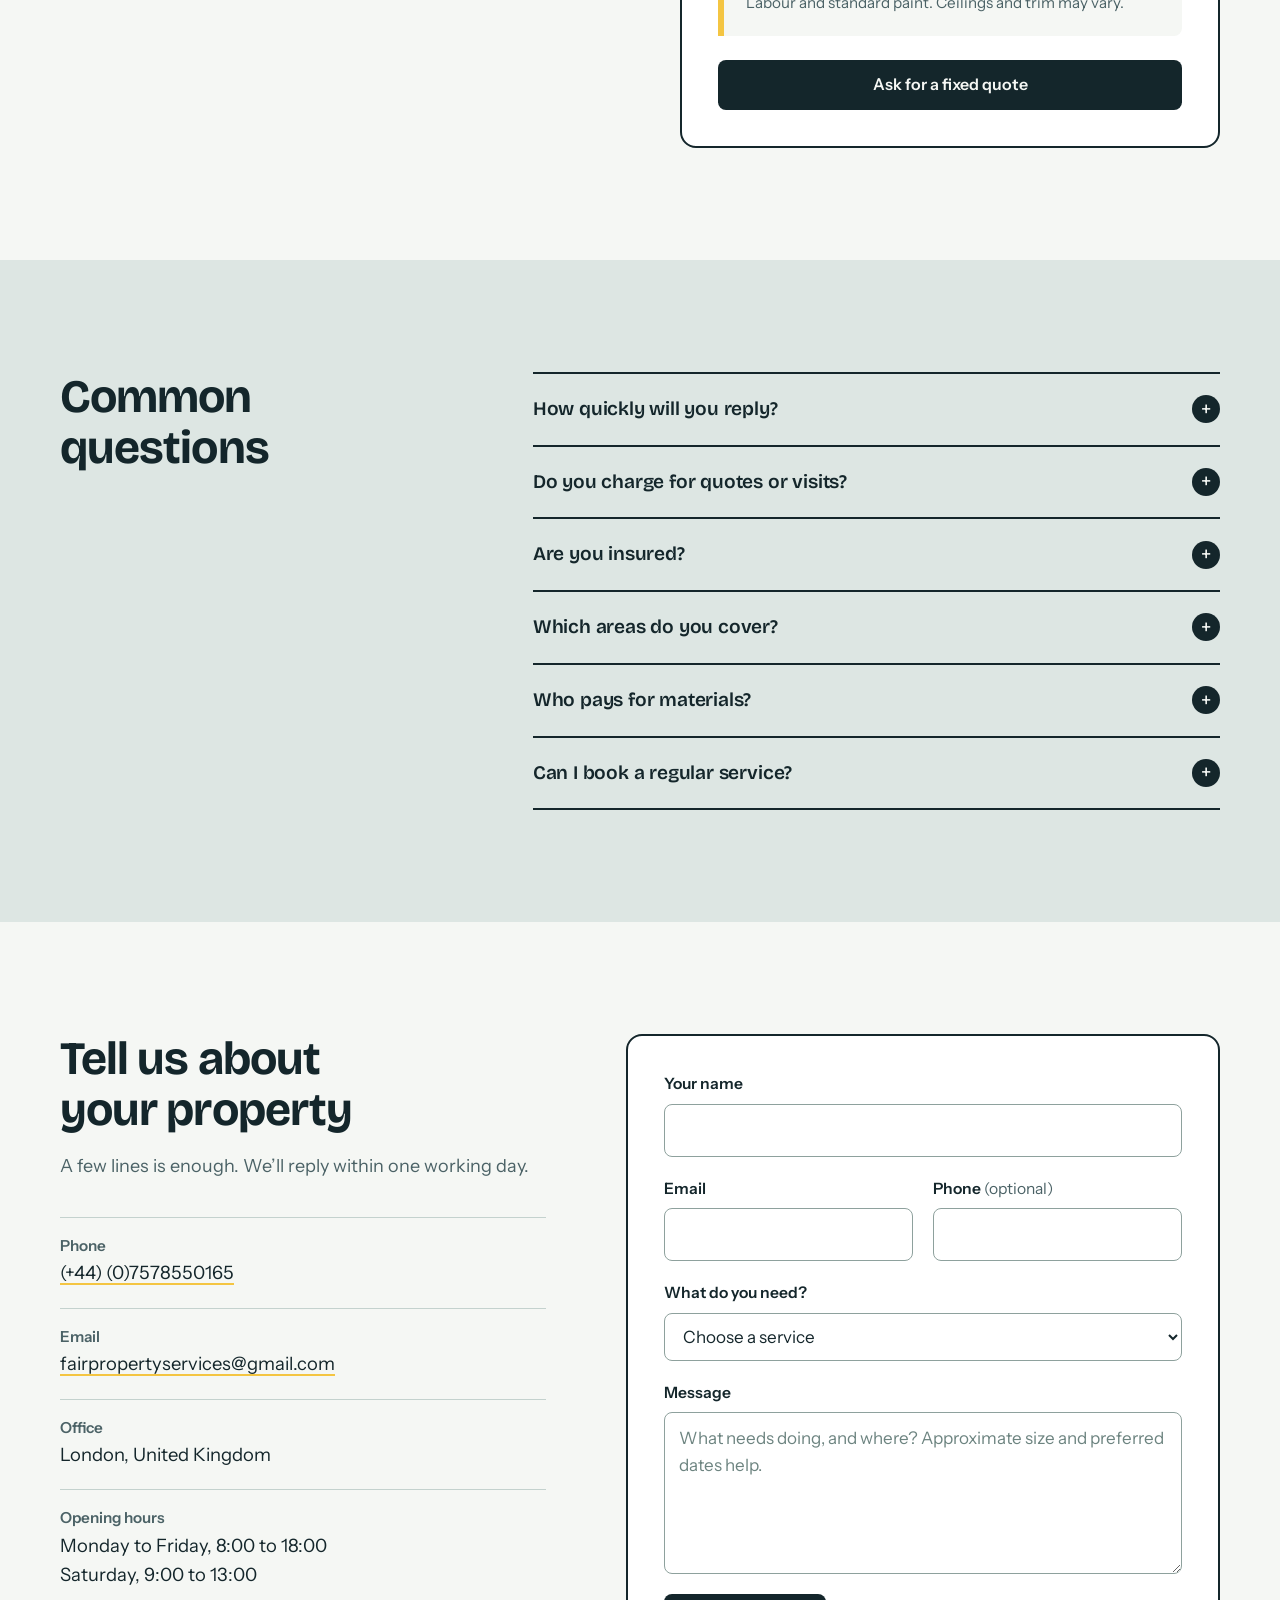
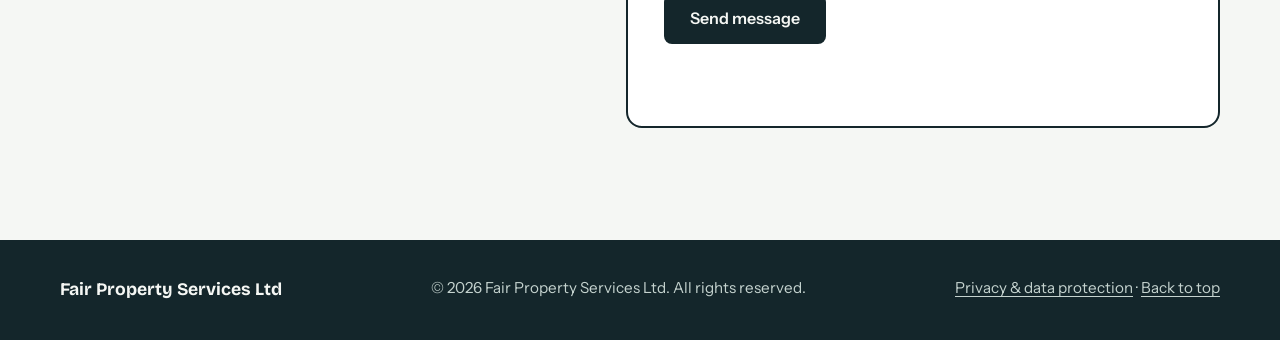
==== commit b6e142ba: "Add files via upload" ====
--- a/index.html
+++ b/index.html
@@ -44,10 +44,8 @@
   <header class="site-header" id="top">
     <div class="wrap site-header__inner">
       <a class="brand" href="#top" aria-label="Fair Property Services Ltd, home">
-  <div class="brand__group">
-    <img src="logo.png" alt="Fair Property Service LTD Logo" class="brand__mark">
-    <span class="brand__slogan">Expertise You Can Trust</span>
-  </div>
+  <img src="logo.png" alt="Fair Property Service LTD Logo" class="brand__mark">
+  <span class="brand__slogan">Expertise You Can Trust</span>
 </a>
 
       <button class="nav-toggle" type="button" aria-expanded="false" aria-controls="site-nav">Menu</button>
--- a/styles.css
+++ b/styles.css
@@ -713,33 +713,29 @@
 }
 
 
+/* Align logo and slogan centered in header */
 .brand {
-  display: inline-block !important;
-  text-decoration: none !important;
-}
-
-.brand__group {
-  display: flex !important;
+  display: inline-flex !important;
   flex-direction: column !important;
   align-items: center !important;
   justify-content: center !important;
-  gap: 0px !important;
-}
-
+  text-decoration: none !important;
+}
+
+/* Clear logo image layout */
 .brand__mark {
   width: 220px !important;
   height: auto !important;
   max-width: none !important;
   max-height: none !important;
-  margin: 0 !important;
-  padding: 0 !important;
   object-fit: contain !important;
 }
 
+/* Slogan underneath */
 .brand__slogan {
   font-weight: 600 !important;
   font-size: 0.9rem !important;
-  color: #e38d32 !important;
+  color: #e38d32 !important;      /* Warm gold color */
   margin-top: 2px !important;
   line-height: 1 !important;
   white-space: nowrap !important;
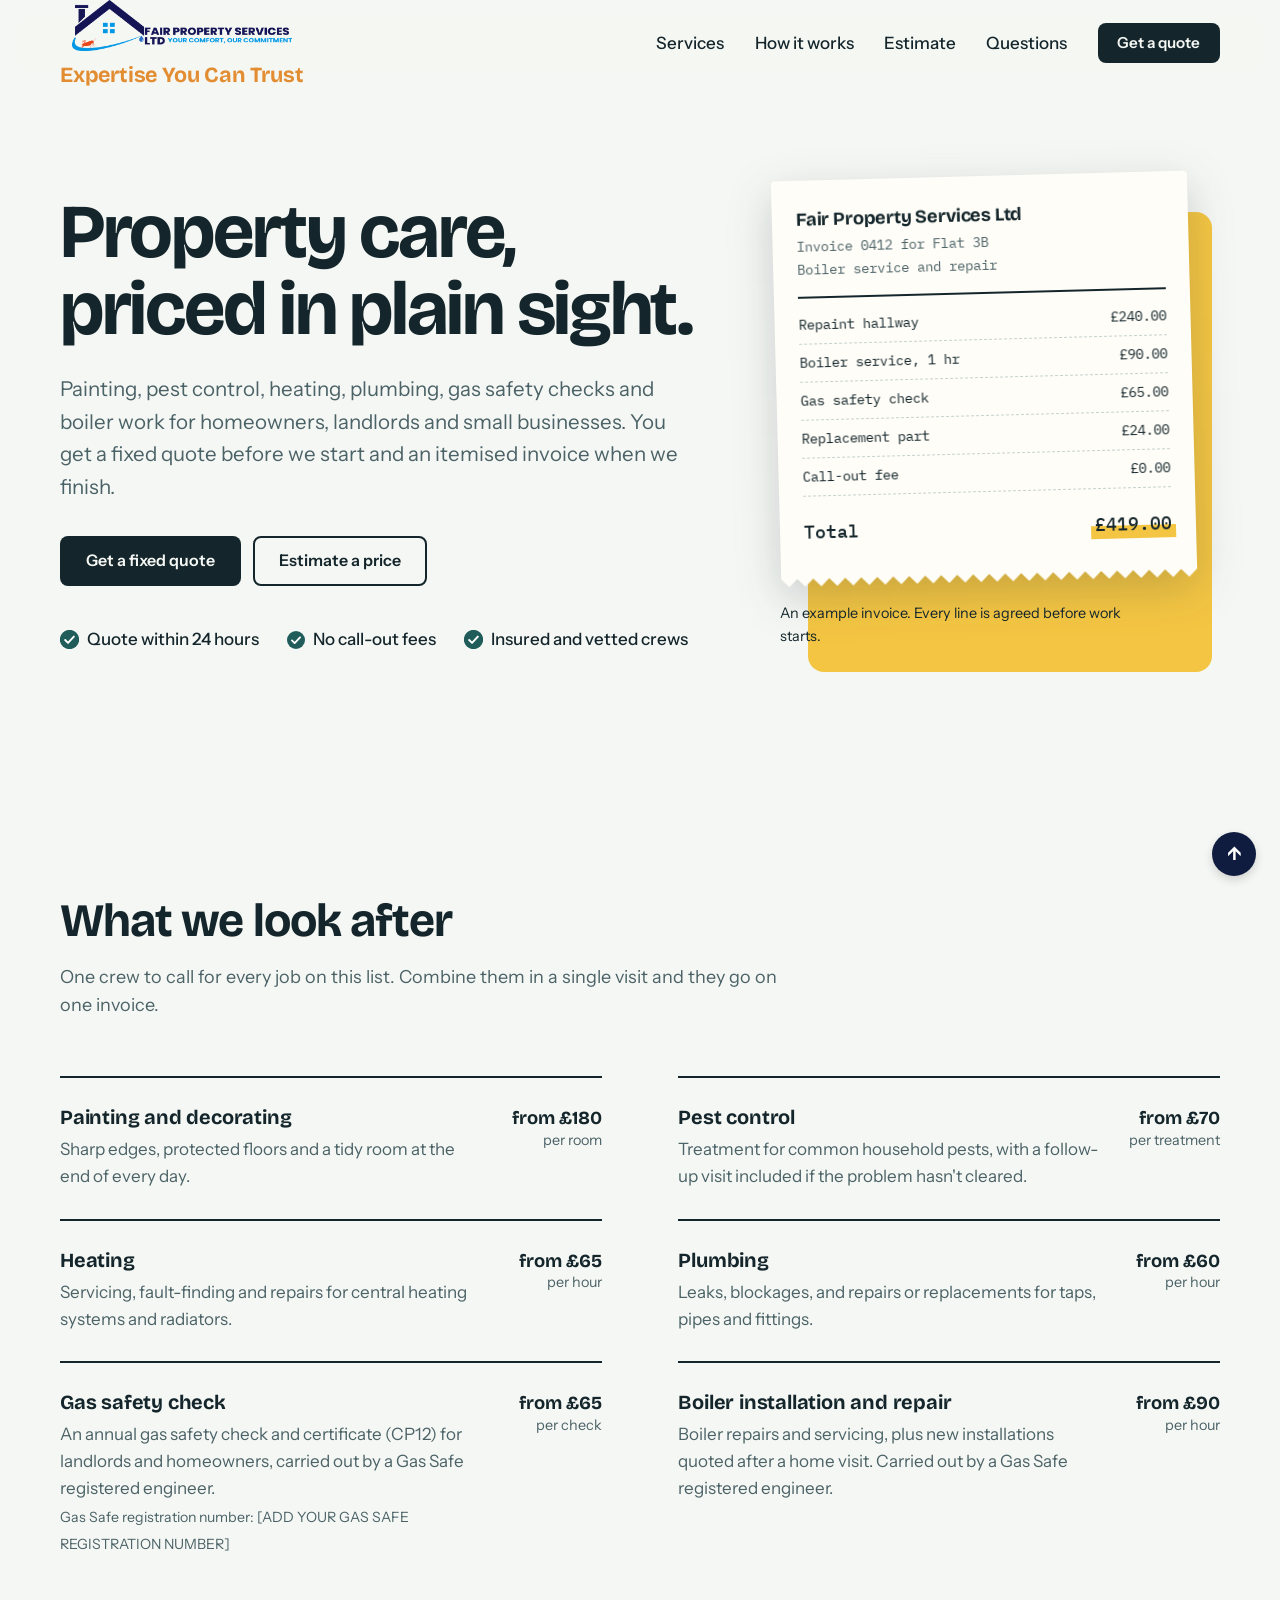
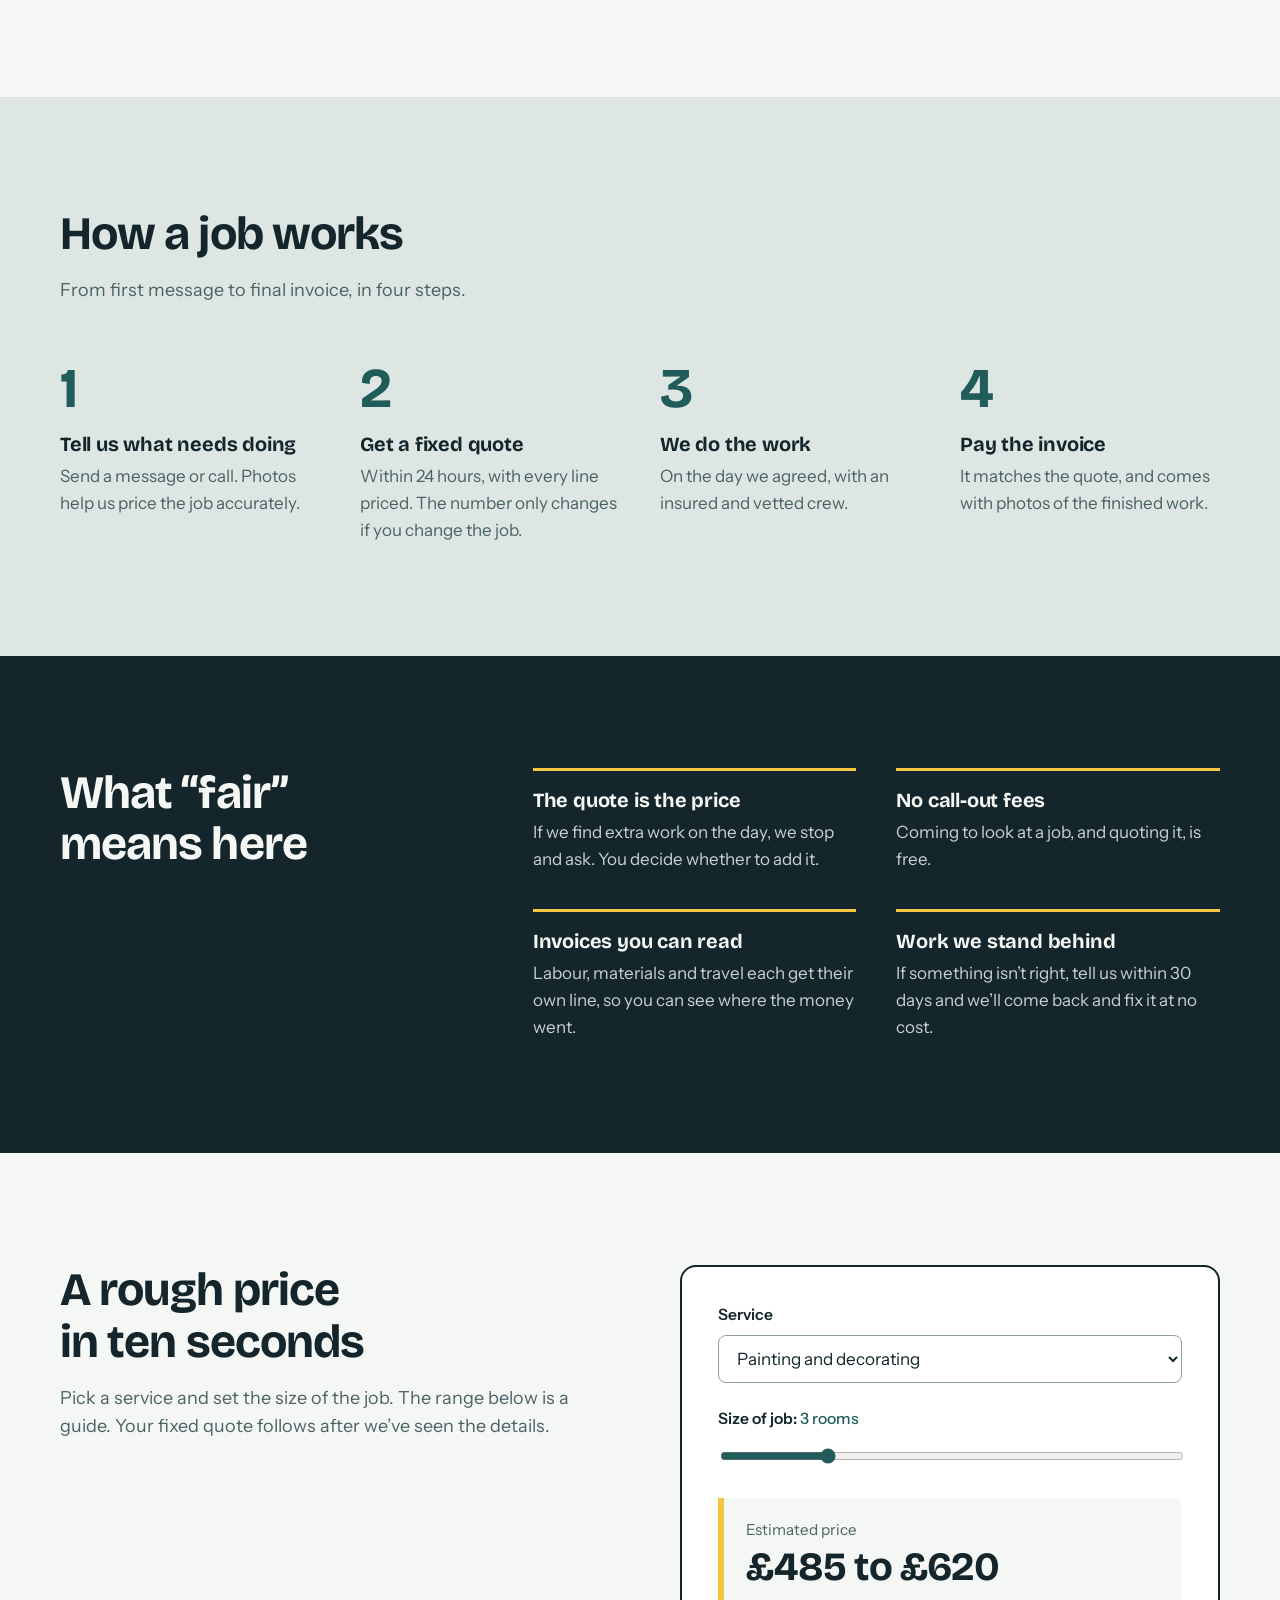
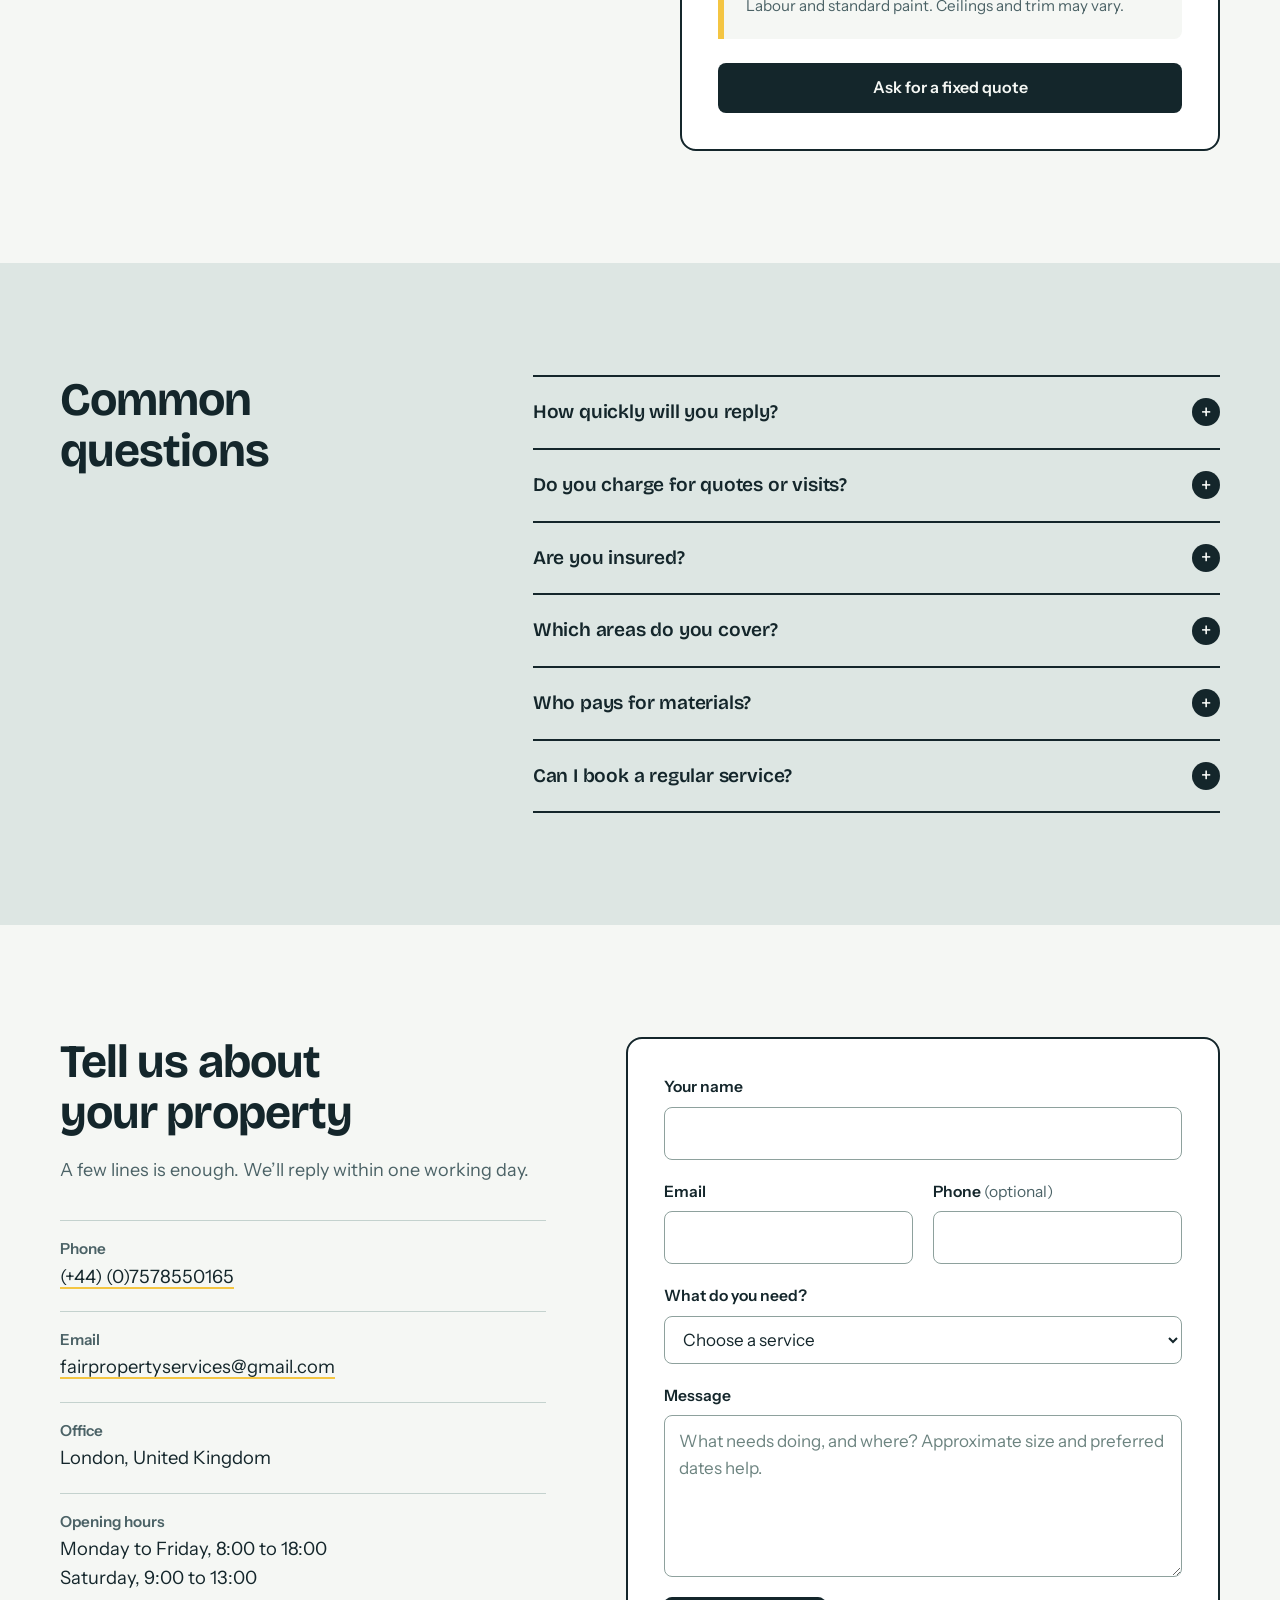
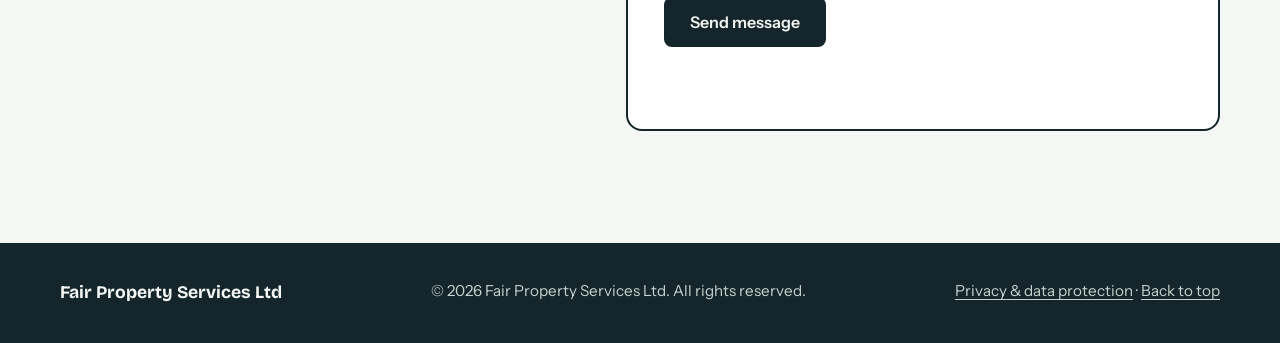
==== commit 8be397d4: "Add files via upload" ====
--- a/index.html
+++ b/index.html
@@ -43,7 +43,7 @@
 
   <header class="site-header" id="top">
     <div class="wrap site-header__inner">
-      <a class="brand" href="#top" aria-label="Fair Property Services Ltd, home">
+      <a class="brand" href="index.html#top" aria-label="Fair Property Services Ltd, home">
   <img src="logo.png" alt="Fair Property Service LTD Logo" class="brand__mark">
   <span class="brand__slogan">Expertise You Can Trust</span>
 </a>
@@ -367,5 +367,6 @@
   </footer>
 
   <script src="script.js" defer></script>
+<a href="#top" class="back-to-top" aria-label="Back to top">↑</a>
 </body>
 </html>
--- a/styles.css
+++ b/styles.css
@@ -733,10 +733,34 @@
 
 /* Slogan underneath */
 .brand__slogan {
-  font-weight: 600 !important;
-  font-size: 0.9rem !important;
+  font-weight: 700 !important;
+  font-size: 1.35rem !important;   /* Increased font size further */
   color: #e38d32 !important;      /* Warm gold color */
-  margin-top: 2px !important;
+  margin-top: -2px !important;    /* Negative top margin pulls it closer to the logo */
   line-height: 1 !important;
   white-space: nowrap !important;
+}
+
+/* Floating Back to Top Button */
+.back-to-top {
+  position: fixed;
+  bottom: 24px;
+  right: 24px;
+  width: 44px;
+  height: 44px;
+  background-color: #0f1c3f;
+  color: #ffffff;
+  border-radius: 50%;
+  display: flex;
+  align-items: center;
+  justify-content: center;
+  text-decoration: none;
+  font-weight: bold;
+  font-size: 18px;
+  box-shadow: 0 4px 10px rgba(0, 0, 0, 0.15);
+  z-index: 1000;
+}
+
+.back-to-top:hover {
+  background-color: #e38d32;
 }
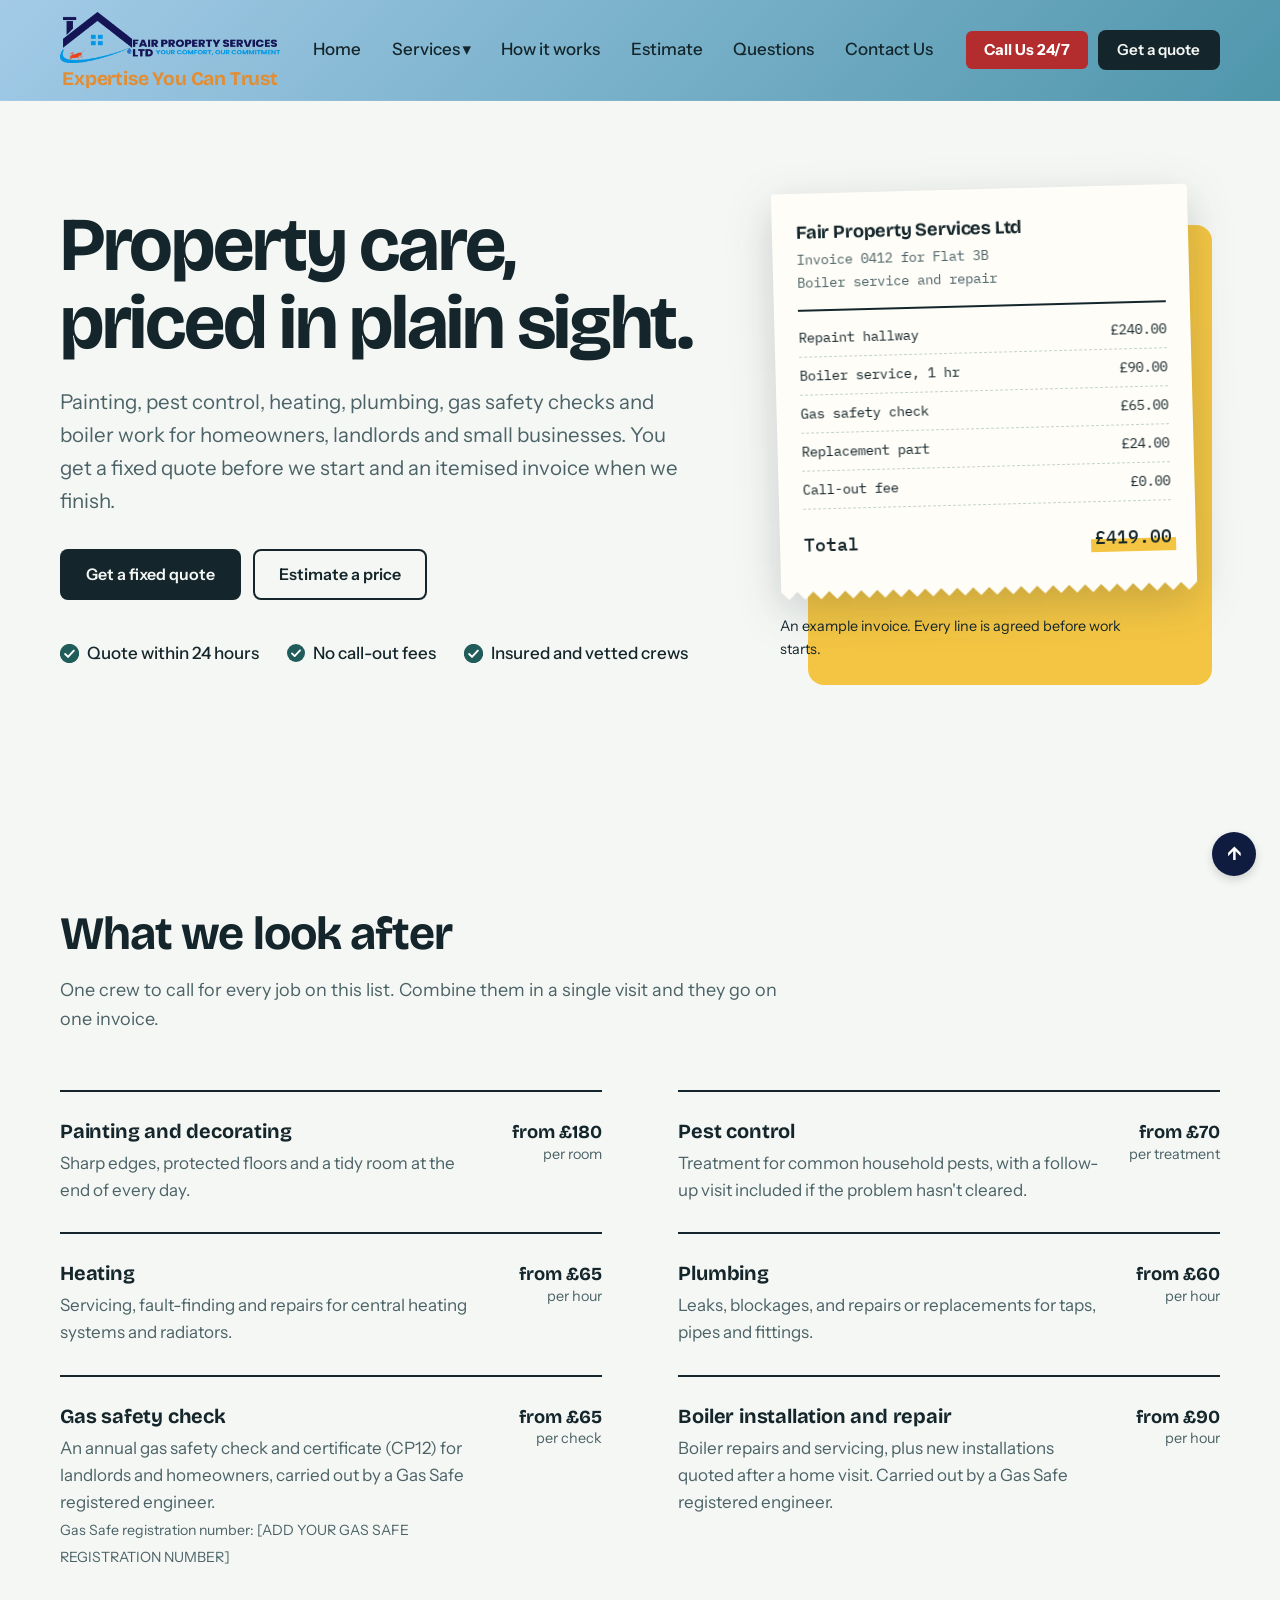
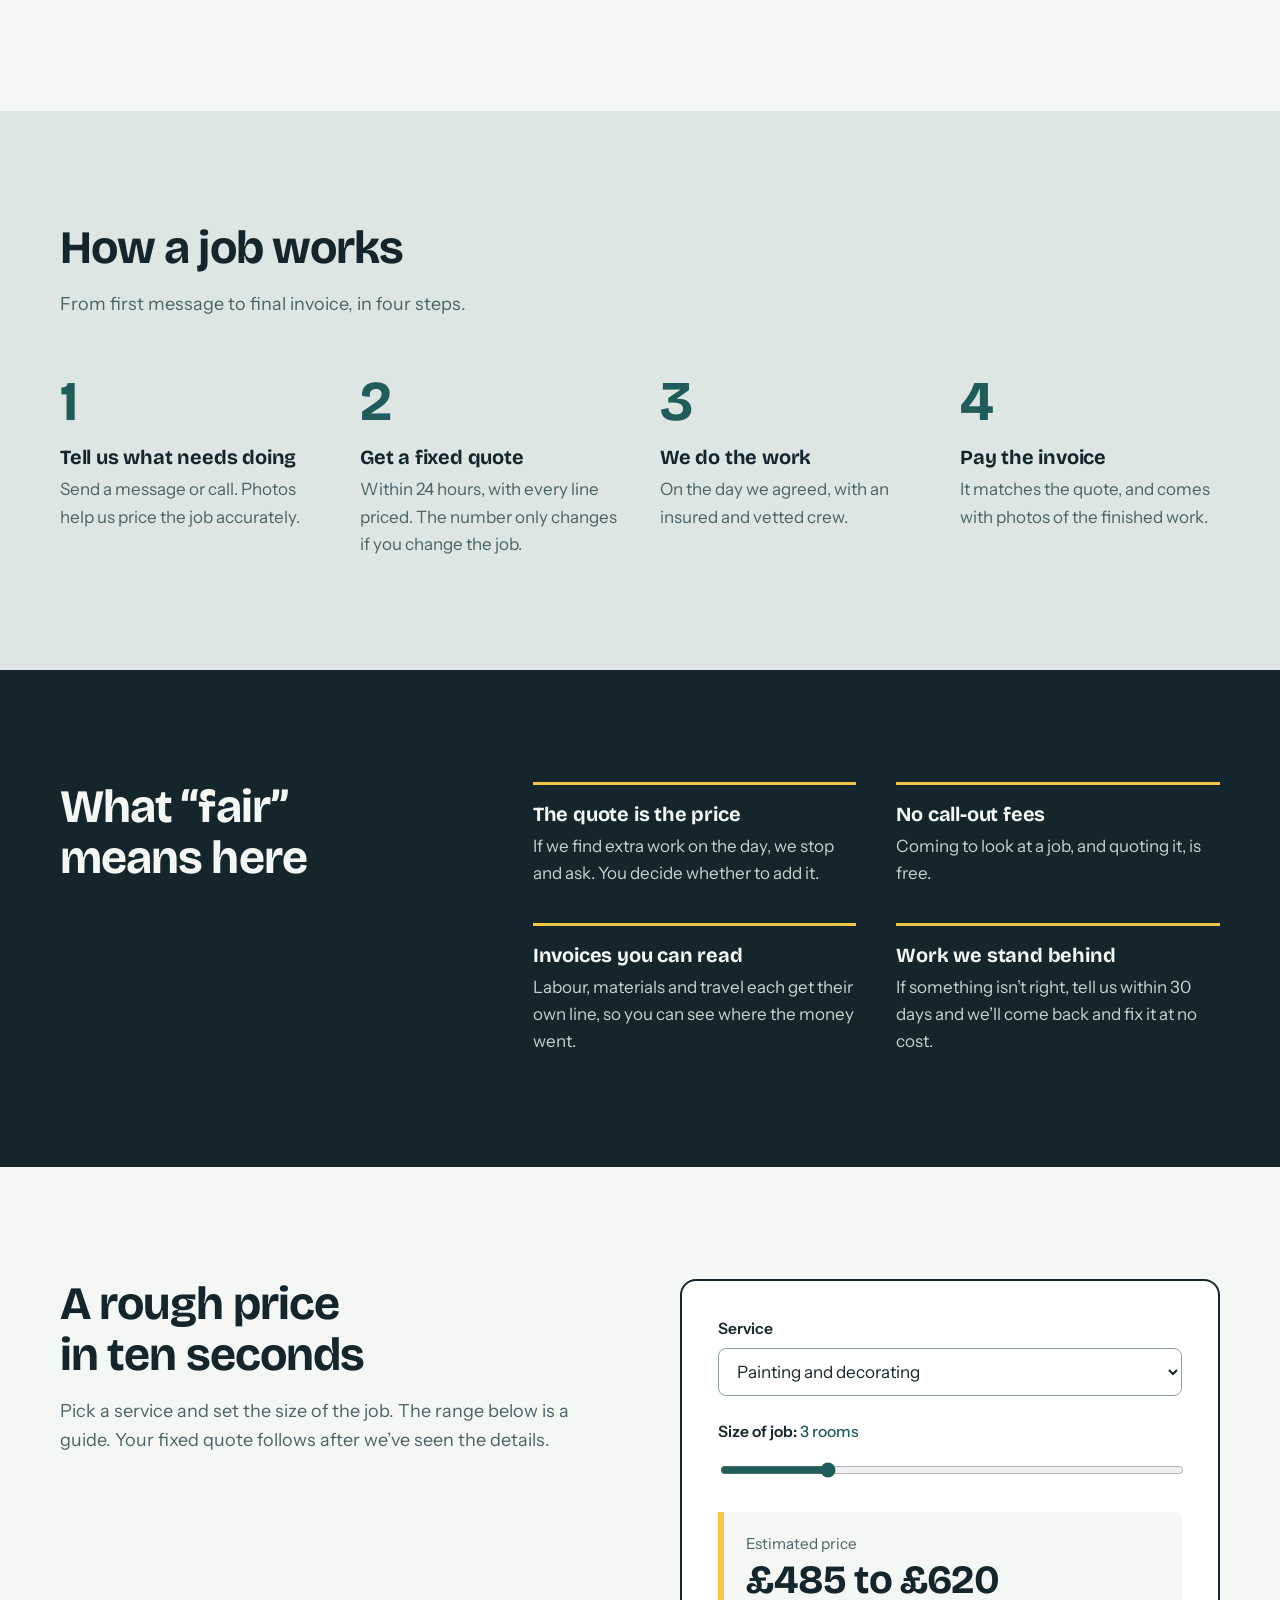
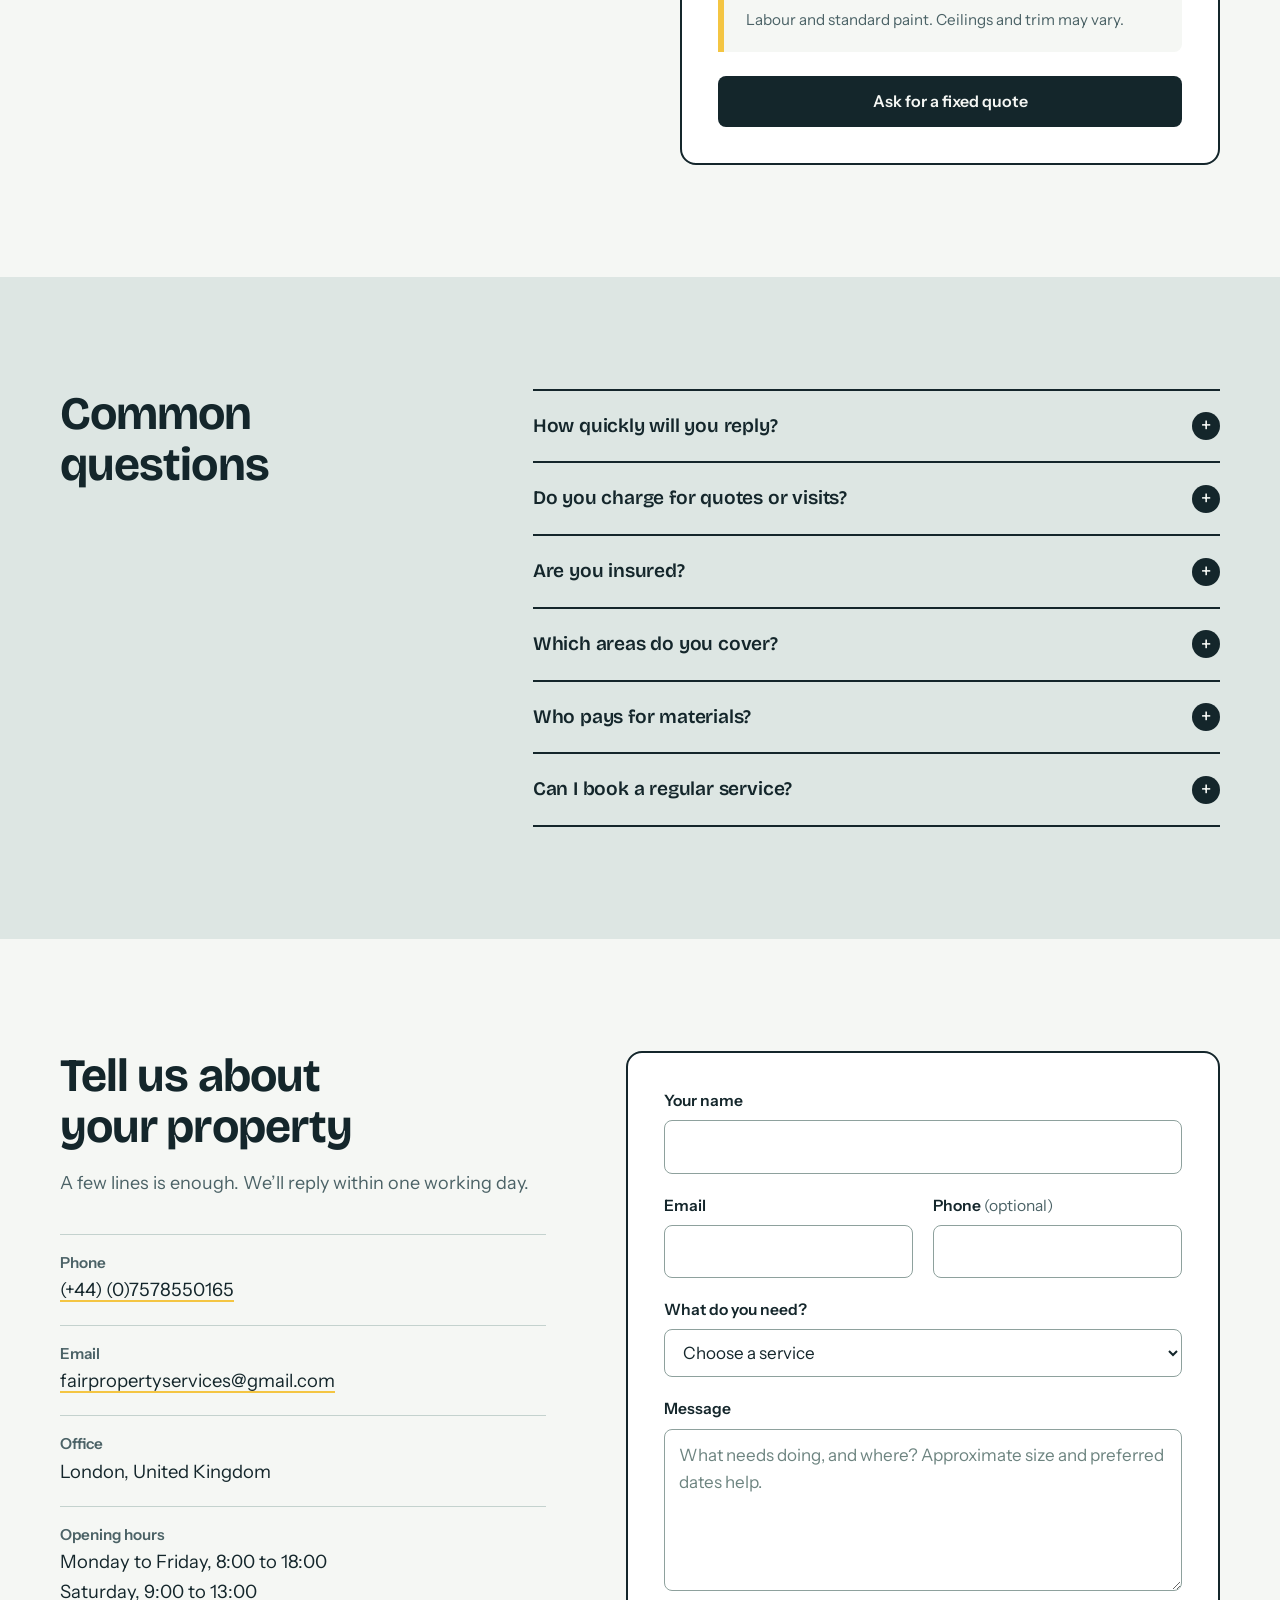
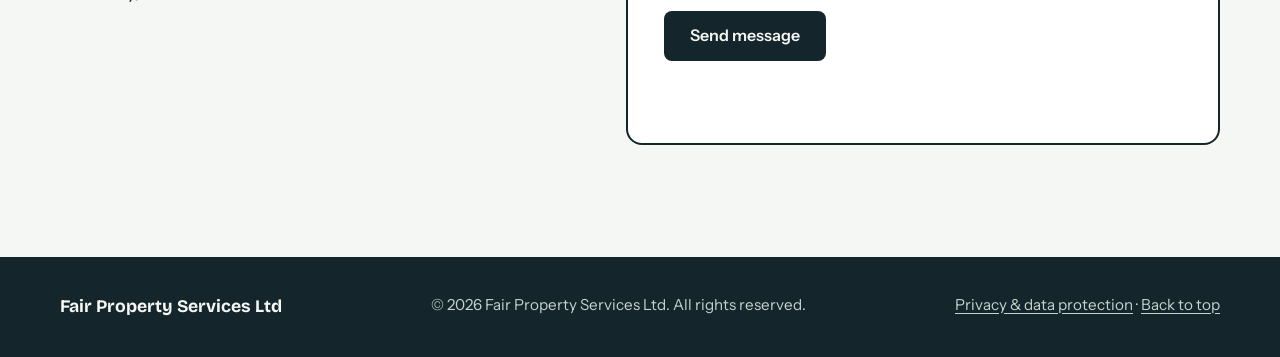
==== commit 61d85c05: "Add files via upload" ====
--- a/index.html
+++ b/index.html
@@ -41,26 +41,51 @@
 <body>
   <a class="skip-link" href="#main">Skip to content</a>
 
+
+
   <header class="site-header" id="top">
     <div class="wrap site-header__inner">
+      <!-- Logo & Slogan Link -->
       <a class="brand" href="index.html#top" aria-label="Fair Property Services Ltd, home">
-  <img src="logo.png" alt="Fair Property Service LTD Logo" class="brand__mark">
-  <span class="brand__slogan">Expertise You Can Trust</span>
-</a>
-
+        <img src="logo.png" alt="Fair Property Service LTD Logo" class="brand__mark">
+        <span class="brand__slogan">Expertise You Can Trust</span>
+      </a>
+
+      <!-- Mobile Nav Toggle -->
       <button class="nav-toggle" type="button" aria-expanded="false" aria-controls="site-nav">Menu</button>
 
-      <nav class="nav" id="site-nav" aria-label="Main">
+      <!-- Navigation Bar -->
+      <nav class="nav" id="site-nav" aria-label="Main navigation">
         <ul class="nav__list">
-          <li><a href="#services">Services</a></li>
+          <li><a href="index.html#top">Home</a></li>
+          
+          <!-- Dropdown Menu for Services -->
+          <li class="nav-dropdown">
+            <a href="#services" class="dropdown-toggle">Services ▾</a>
+            <ul class="dropdown-menu">
+              <li><a href="#pest-control">Pest Control</a></li>
+              <li><a href="#painting">Painting & Decorating</a></li>
+              <li><a href="#plumbing">Plumbing & Heating</a></li>
+              <li><a href="#gas-safety">Gas Safety Checks</a></li>
+              <li><a href="#boilers">Boiler Service & Repair</a></li>
+            </ul>
+          </li>
+
           <li><a href="#process">How it works</a></li>
           <li><a href="#estimate">Estimate</a></li>
           <li><a href="#questions">Questions</a></li>
-          <li><a class="btn btn--small btn--primary" href="#contact">Get a quote</a></li>
+          <li><a href="#contact">Contact Us</a></li>
         </ul>
       </nav>
+
+      <!-- Header Action Buttons -->
+      <div class="header-actions">
+        <a href="tel:+447000000000" class="btn btn--small btn--call">Call Us 24/7</a>
+        <a href="#contact" class="btn btn--small btn--primary">Get a quote</a>
+      </div>
     </div>
   </header>
+
 
   <main id="main">
 
--- a/styles.css
+++ b/styles.css
@@ -713,6 +713,9 @@
 }
 
 
+
+
+
 /* Align logo and slogan centered in header */
 .brand {
   display: inline-flex !important;
@@ -731,15 +734,20 @@
   object-fit: contain !important;
 }
 
+
+
 /* Slogan underneath */
 .brand__slogan {
   font-weight: 700 !important;
-  font-size: 1.35rem !important;   /* Increased font size further */
+  font-size: 1.2rem !important;    /* Slightly adjusted size for cleaner proportion */
   color: #e38d32 !important;      /* Warm gold color */
-  margin-top: -2px !important;    /* Negative top margin pulls it closer to the logo */
+  margin-top: -10px !important;   /* Pulls text up close to the logo */
   line-height: 1 !important;
   white-space: nowrap !important;
 }
+
+
+
 
 /* Floating Back to Top Button */
 .back-to-top {
@@ -763,4 +771,85 @@
 
 .back-to-top:hover {
   background-color: #e38d32;
+}
+
+
+
+
+/* Update header background and padding */
+.site-header {
+  background: linear-gradient(135deg, #a3cbe8 0%, #4f96ab 100%) !important;
+  padding-top: 12px !important;
+  padding-bottom: 12px !important;
+}
+
+
+
+
+
+/* Header Actions Alignment */
+.header-actions {
+  display: flex;
+  align-items: center;
+  gap: 10px;
+}
+
+/* Call Us Button Styling */
+.btn--call {
+  background-color: #b32d2e !important; /* Deep red call button matching sample */
+  color: #ffffff !important;
+  font-weight: 700;
+  padding: 8px 16px;
+  border-radius: 6px;
+  text-decoration: none;
+  transition: background-color 0.2s ease;
+}
+
+.btn--call:hover {
+  background-color: #8c2223 !important;
+}
+
+/* Services Dropdown Container */
+.nav-dropdown {
+  position: relative;
+  display: inline-block;
+}
+
+.dropdown-toggle {
+  text-decoration: none;
+  cursor: pointer;
+}
+
+/* Dropdown Menu Box */
+.dropdown-menu {
+  display: none;
+  position: absolute;
+  top: 100%;
+  left: 0;
+  background-color: #ffffff;
+  min-width: 200px;
+  box-shadow: 0px 8px 16px rgba(0, 0, 0, 0.15);
+  border-radius: 6px;
+  overflow: hidden;
+  z-index: 1000;
+  padding: 8px 0;
+}
+
+.dropdown-menu a {
+  color: #0f1c3f !important;
+  padding: 10px 16px;
+  text-decoration: none;
+  display: block;
+  font-size: 0.95rem;
+  transition: background-color 0.2s ease;
+}
+
+.dropdown-menu a:hover {
+  background-color: #f0f5ff;
+  color: #e38d32 !important;
+}
+
+/* Show Dropdown on Hover */
+.nav-dropdown:hover .dropdown-menu {
+  display: block;
 }
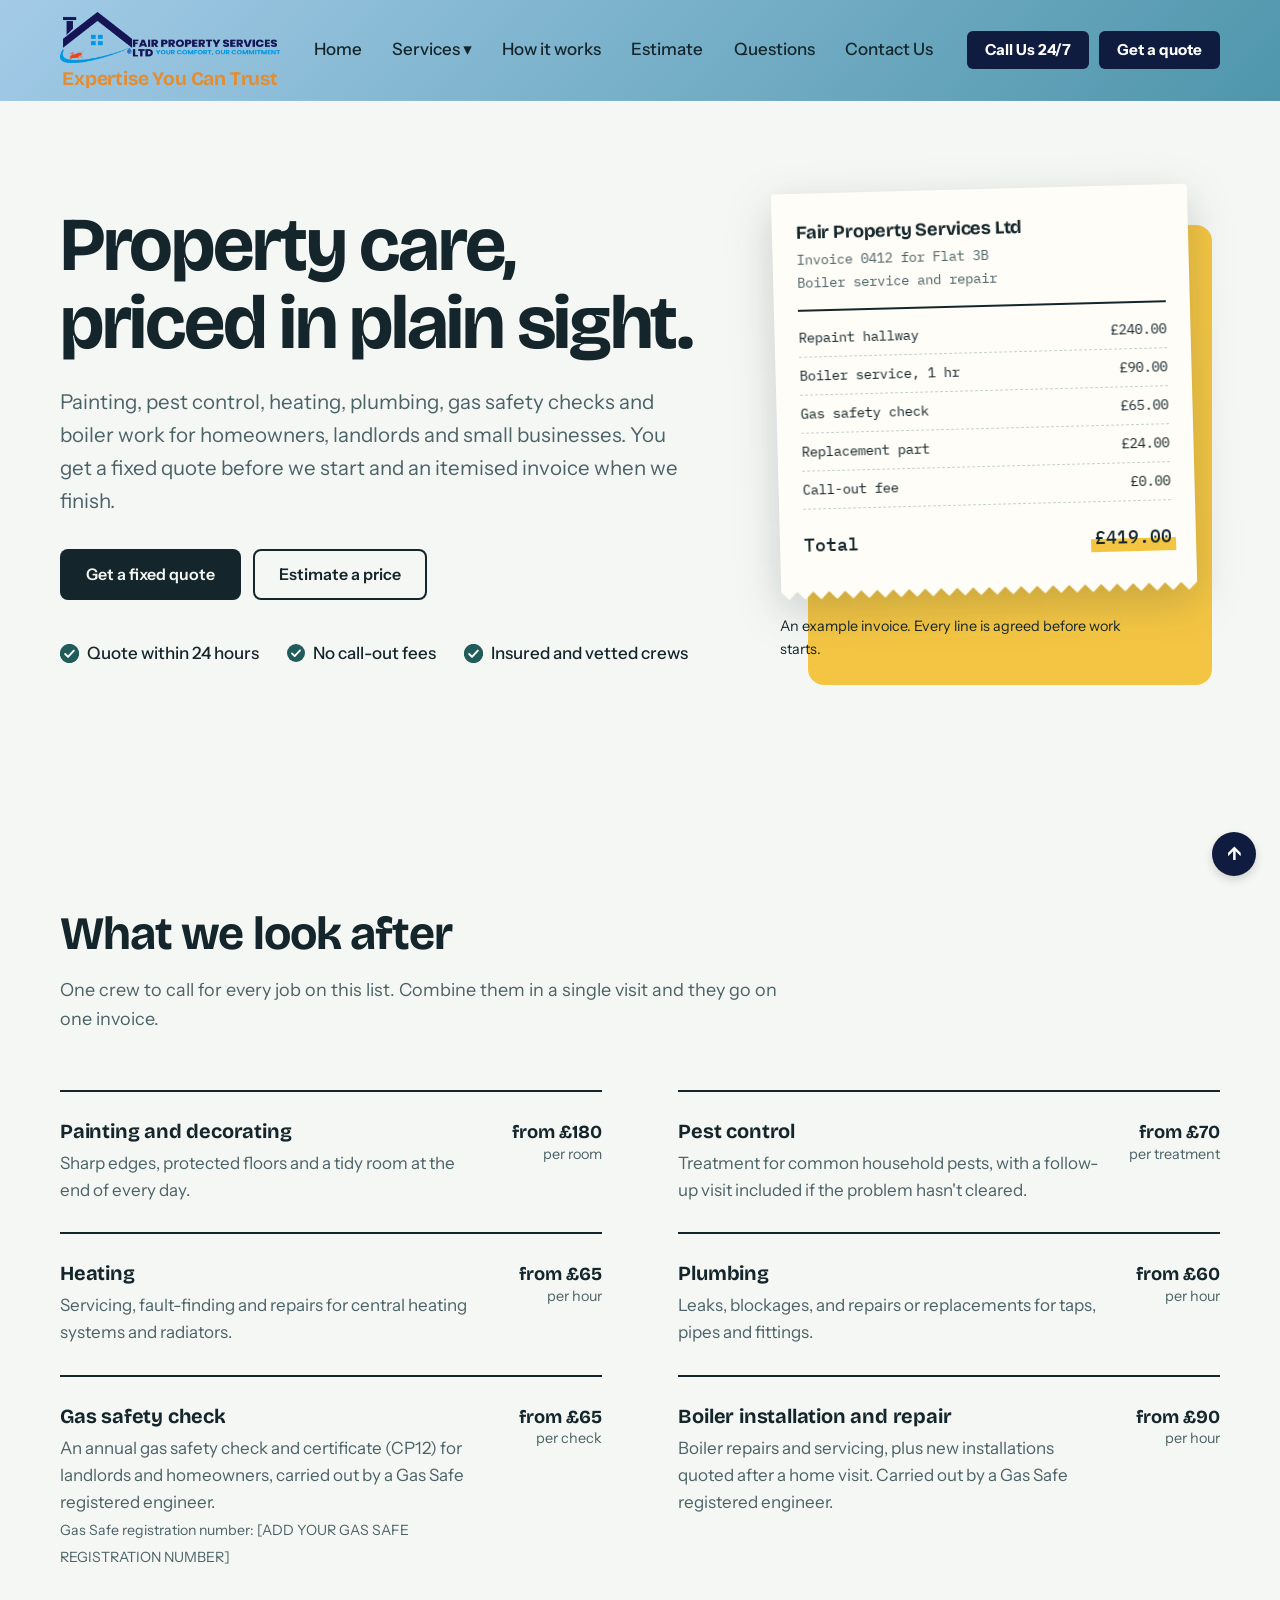
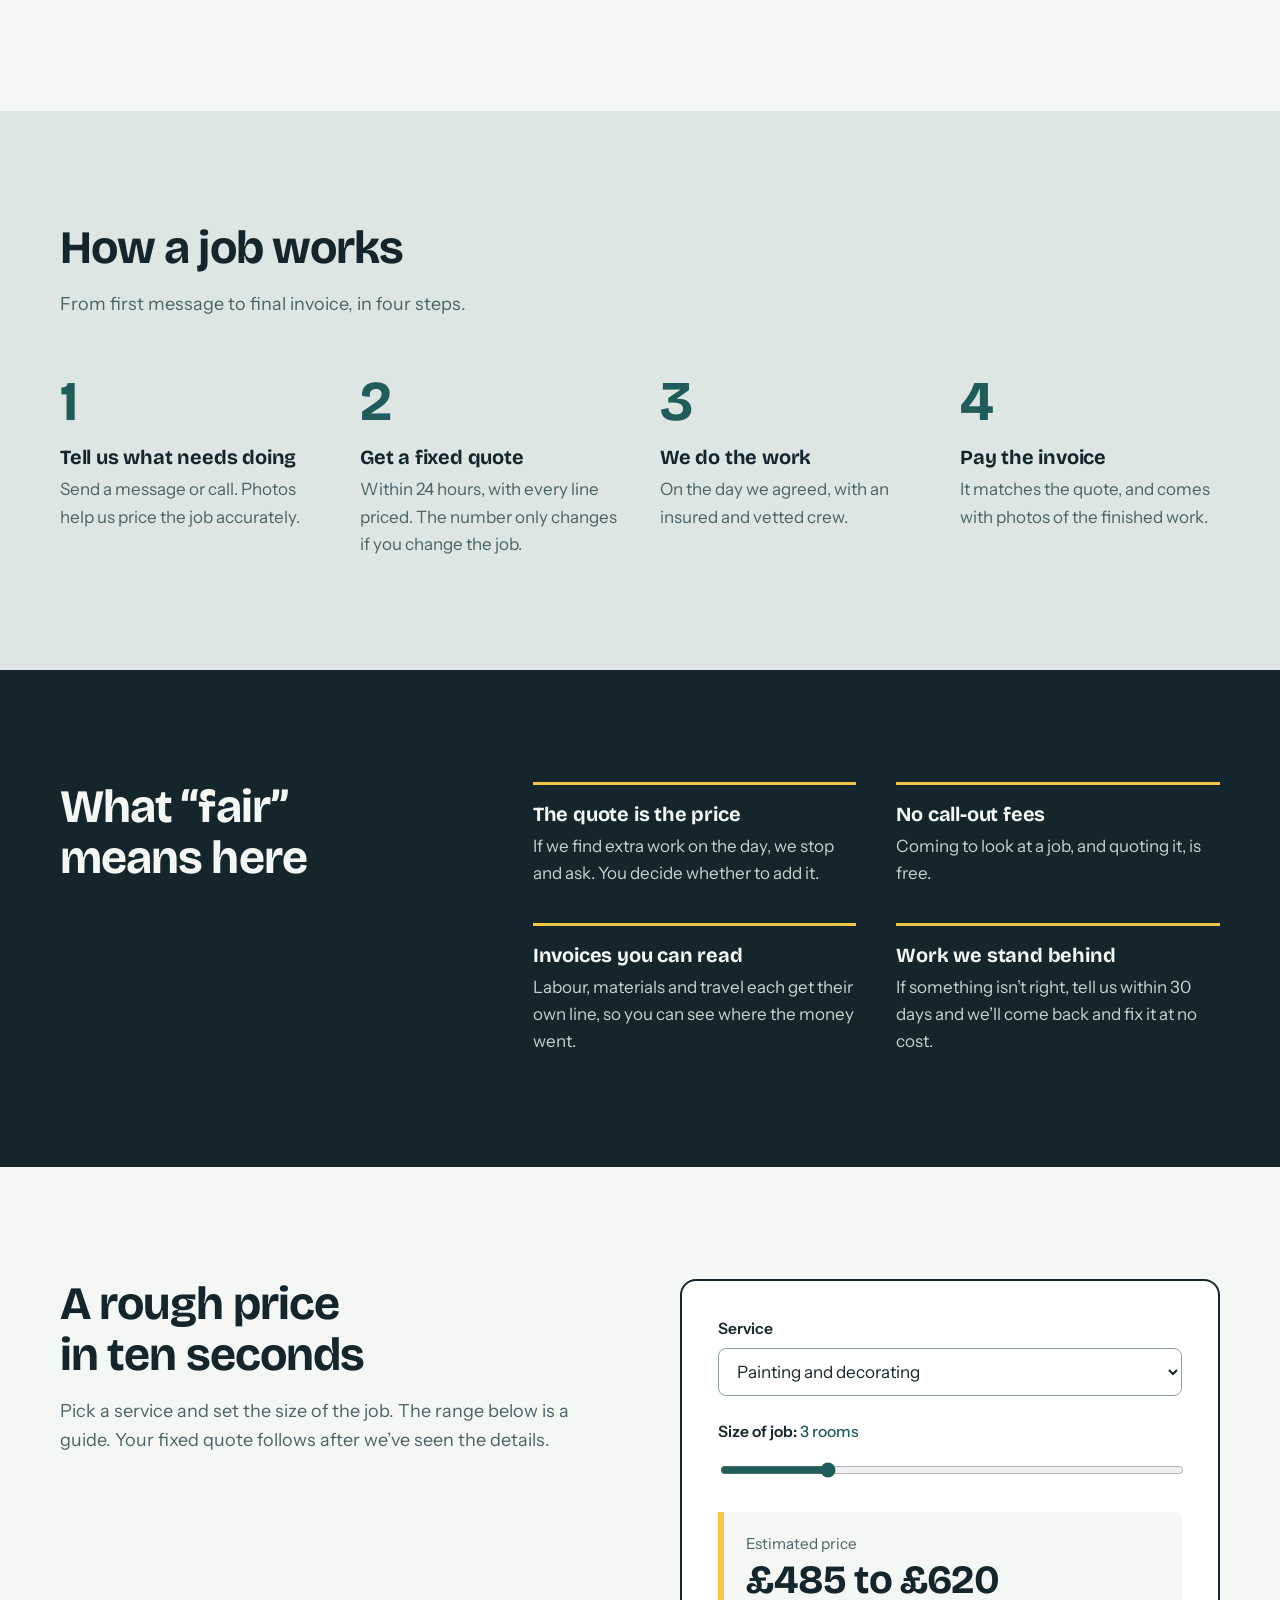
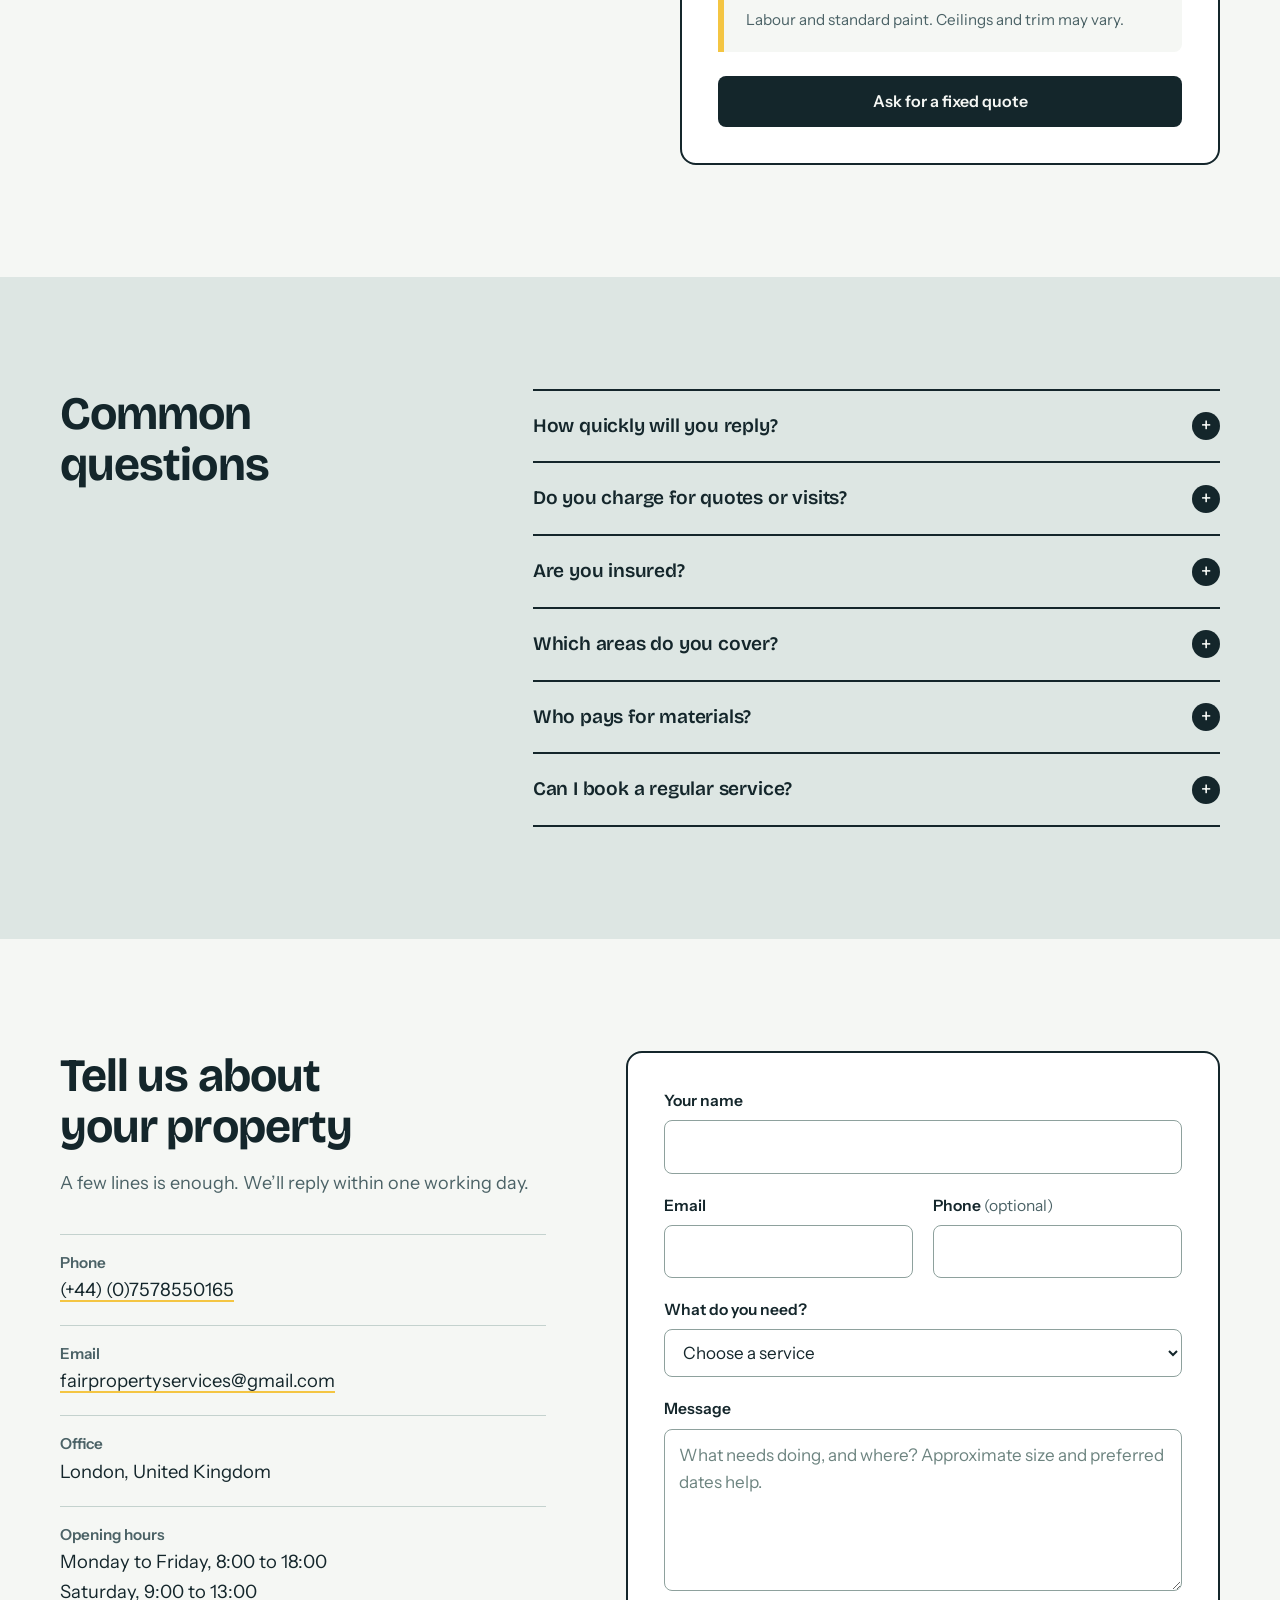
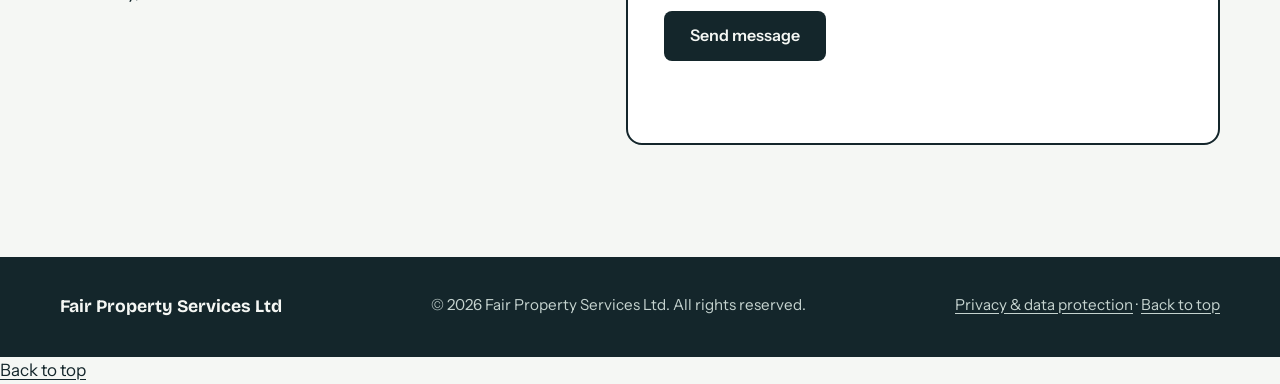
==== commit 758b6682: "Add files via upload" ====
--- a/index.html
+++ b/index.html
@@ -393,5 +393,7 @@
 
   <script src="script.js" defer></script>
 <a href="#top" class="back-to-top" aria-label="Back to top">↑</a>
+<!-- Change this in your footer -->
+<a href="#top" class="footer-top-link">Back to top</a>
 </body>
 </html>
--- a/styles.css
+++ b/styles.css
@@ -852,4 +852,25 @@
 /* Show Dropdown on Hover */
 .nav-dropdown:hover .dropdown-menu {
   display: block;
+}
+
+
+
+/* Matching Button Styling for Call Us & Get a Quote */
+.header-actions .btn--call,
+.header-actions .btn--primary {
+  background-color: #0f1c3f !important; /* Dark Navy Blue */
+  color: #ffffff !important;
+  font-weight: 700 !important;
+  border-radius: 6px !important;
+  padding: 8px 16px !important;
+  text-decoration: none !important;
+  transition: background-color 0.25s ease, transform 0.2s ease !important;
+}
+
+/* Hover Effect: Turn Orange when cursor is over the buttons */
+.header-actions .btn--call:hover,
+.header-actions .btn--primary:hover {
+  background-color: #e38d32 !important; /* Brand Orange */
+  color: #ffffff !important;
 }
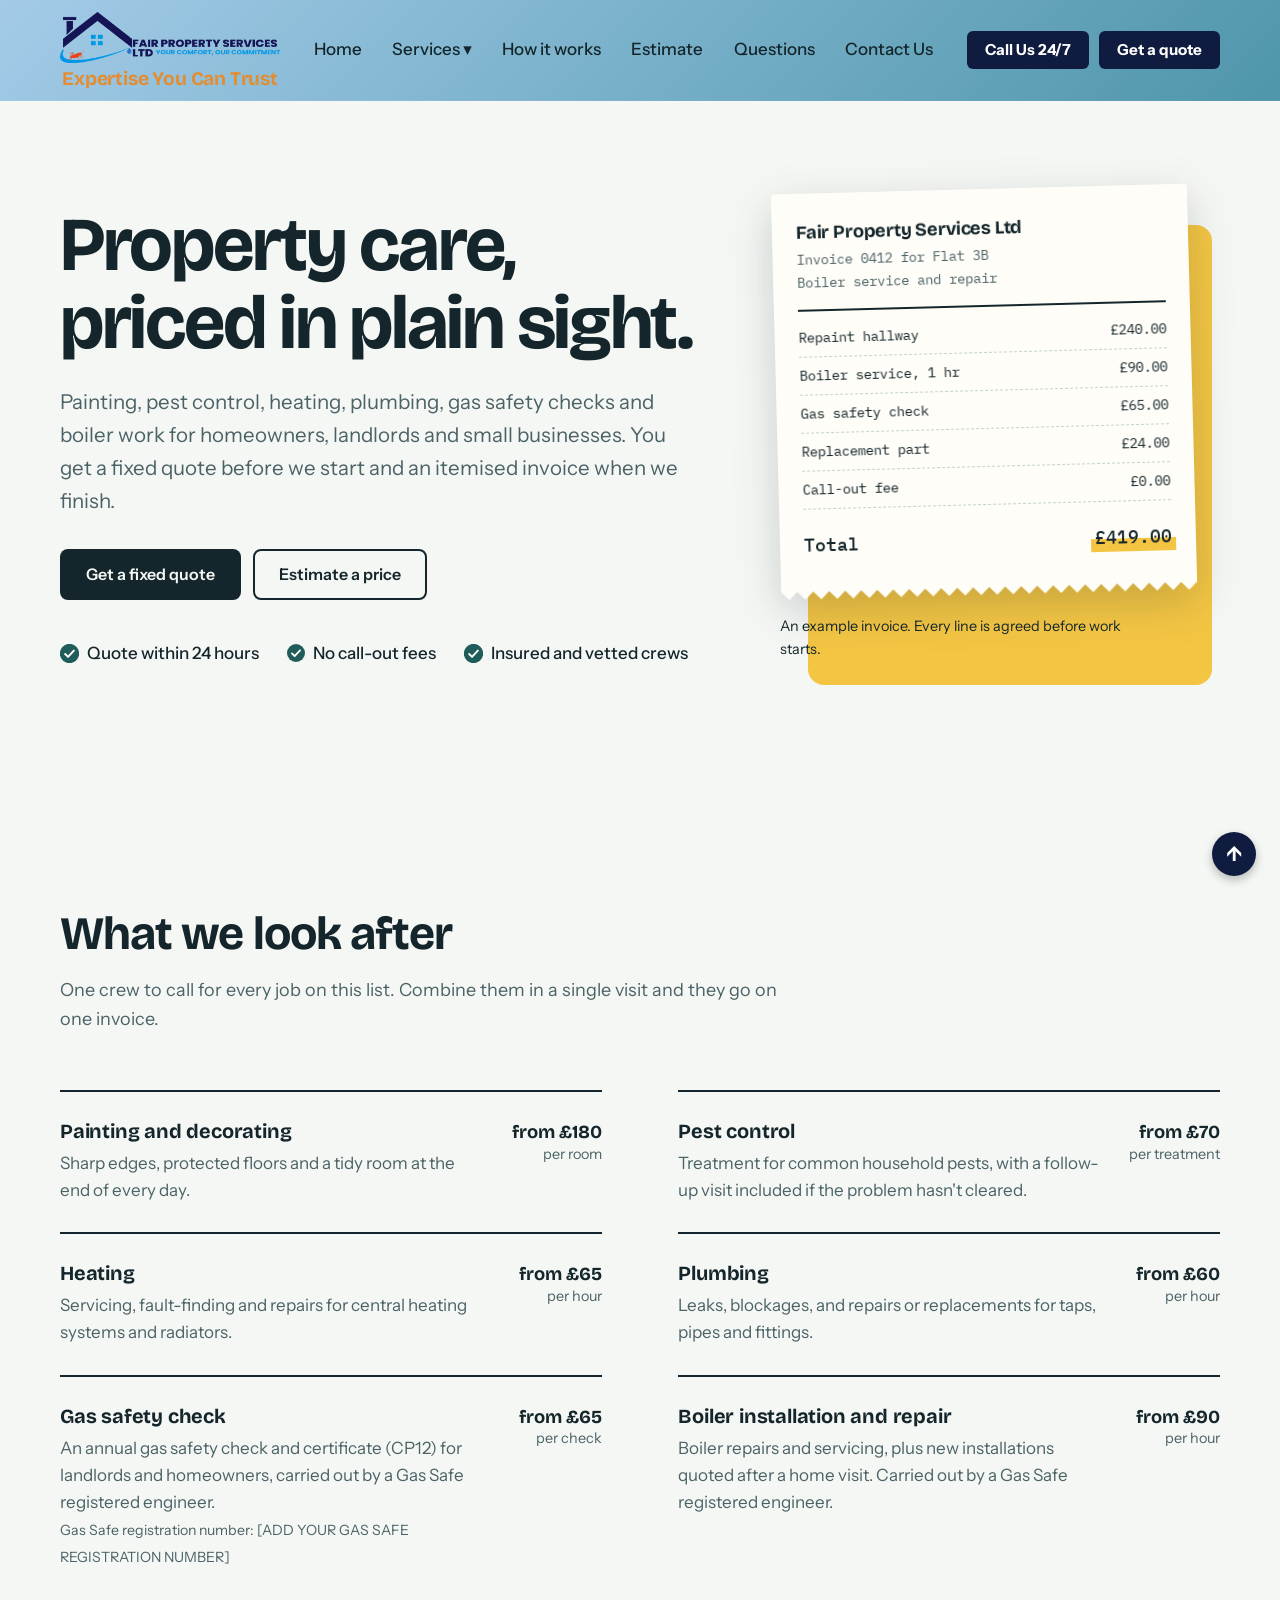
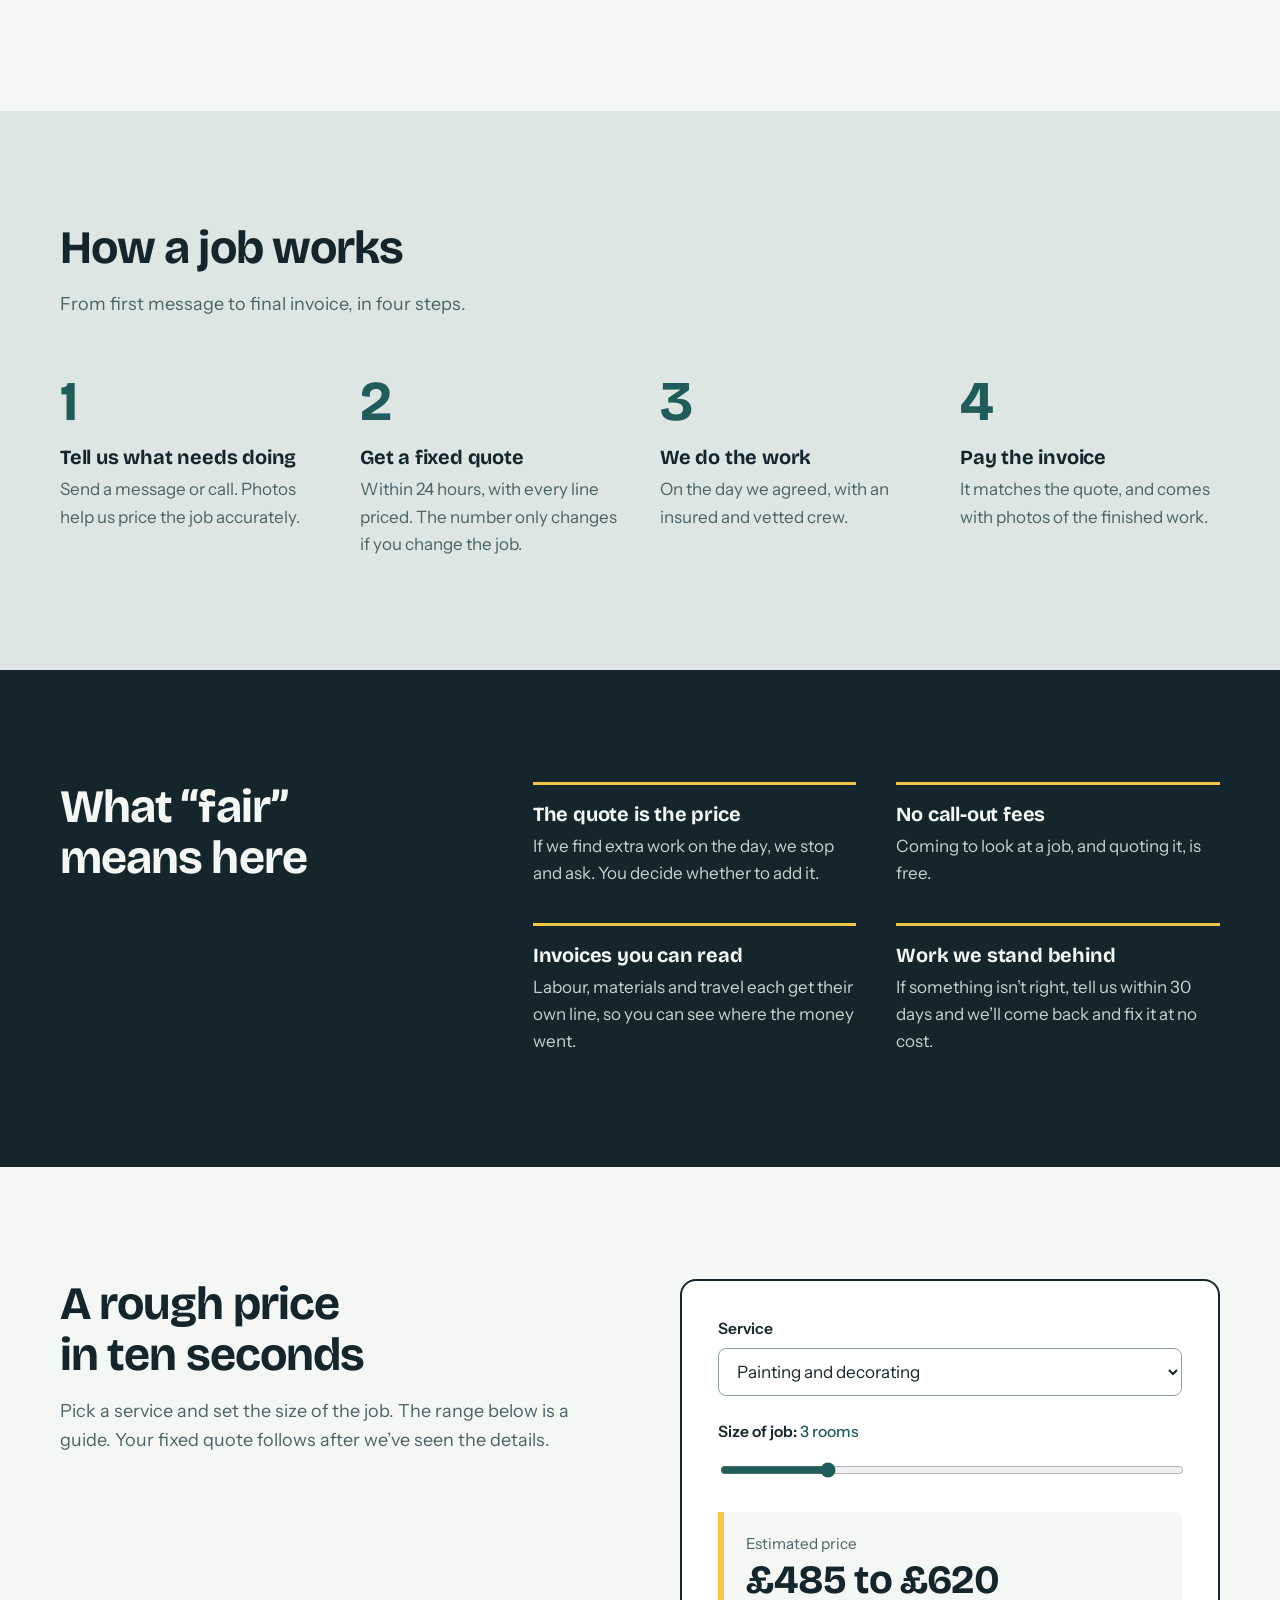
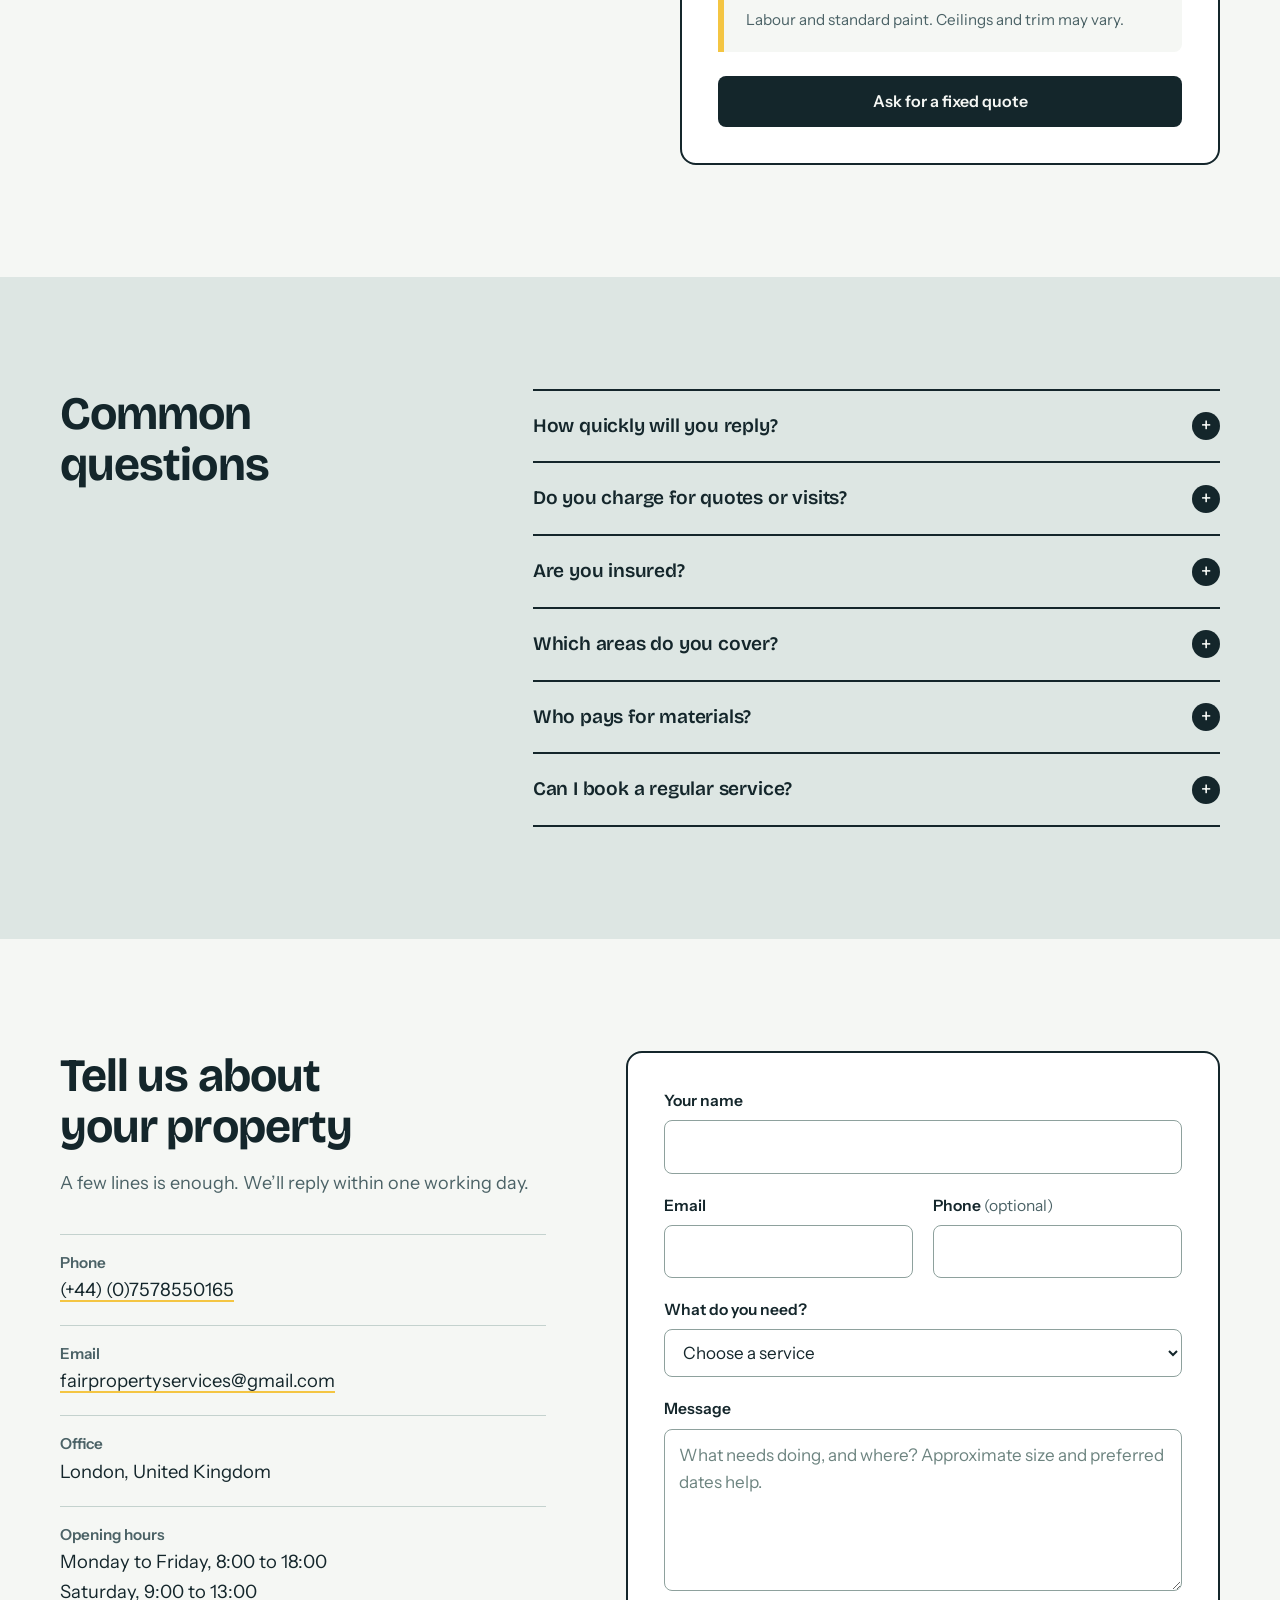
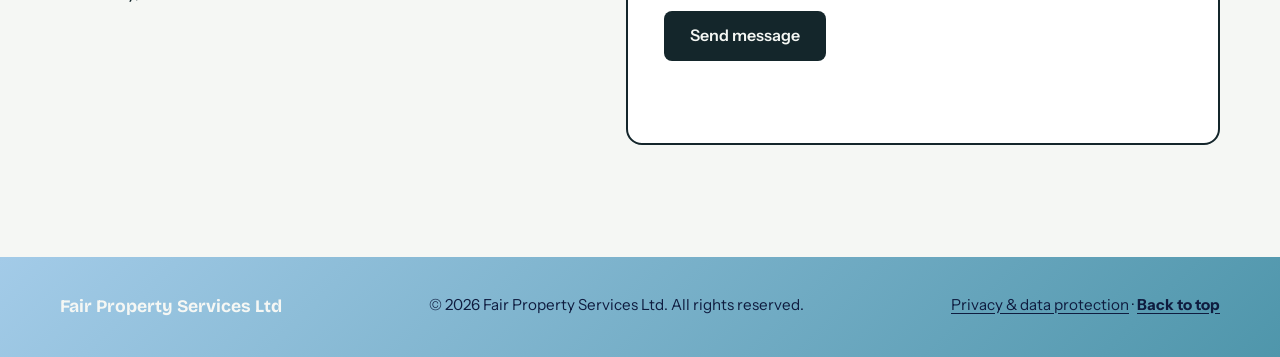
==== commit b551c233: "Add files via upload" ====
--- a/index.html
+++ b/index.html
@@ -38,7 +38,7 @@
   }
   </script>
 </head>
-<body>
+<body id="top">
   <a class="skip-link" href="#main">Skip to content</a>
 
 
@@ -383,17 +383,23 @@
     </section>
   </main>
 
-  <footer class="site-footer">
+  
+
+<footer class="site-footer">
     <div class="wrap site-footer__inner">
       <p class="site-footer__brand">Fair Property Services Ltd</p>
       <p>&copy; <span id="year">2026</span> Fair Property Services Ltd. All rights reserved.</p>
-      <p><a href="privacy.html">Privacy &amp; data protection</a> &middot; <a href="#top">Back to top</a></p>
+      <p>
+        <a href="privacy.html">Privacy &amp; data protection</a> &middot; 
+        <a href="#top" class="footer-top-link">Back to top</a>
+      </p>
     </div>
   </footer>
 
+  <!-- Floating Arrow Button -->
+  <a href="#top" class="back-to-top" aria-label="Back to top">↑</a>
+
   <script src="script.js" defer></script>
-<a href="#top" class="back-to-top" aria-label="Back to top">↑</a>
-<!-- Change this in your footer -->
-<a href="#top" class="footer-top-link">Back to top</a>
 </body>
 </html>
+  
--- a/styles.css
+++ b/styles.css
@@ -873,4 +873,78 @@
 .header-actions .btn--primary:hover {
   background-color: #e38d32 !important; /* Brand Orange */
   color: #ffffff !important;
-}+}
+
+
+
+
+
+/* Footer "Back to top" text link styling */
+.footer-top-link,
+footer a[href="#top"] {
+  color: #a3cbe8 !important; /* Light header blue */
+  text-decoration: underline;
+  transition: color 0.2s ease !important;
+}
+
+.footer-top-link:hover,
+footer a[href="#top"]:hover {
+  color: #e38d32 !important; /* Orange on hover */
+}
+
+
+
+/* Smooth scrolling across the entire page */
+html {
+  scroll-behavior: smooth;
+}
+
+/* Match Footer Background to Header Gradient */
+footer,
+.site-footer {
+  background: linear-gradient(135deg, #a3cbe8 0%, #4f96ab 100%) !important;
+  color: #0f1c3f !important;
+}
+
+/* Footer Back-to-Top Text Link */
+.footer-top-link,
+footer a[href="#top"] {
+  color: #0f1c3f !important;
+  font-weight: 700;
+  text-decoration: underline;
+  transition: color 0.2s ease !important;
+}
+
+.footer-top-link:hover,
+footer a[href="#top"]:hover {
+  color: #e38d32 !important; /* Orange on hover */
+}
+
+/* Floating Back-to-Top Arrow Button (Dark Navy Blue) */
+.back-to-top {
+  position: fixed;
+  bottom: 24px;
+  right: 24px;
+  width: 44px;
+  height: 44px;
+  background-color: #0f1c3f !important; /* Dark Navy Blue matching Get a Quote */
+  color: #ffffff !important; /* White Arrow */
+  border-radius: 50%;
+  display: flex;
+  align-items: center;
+  justify-content: center;
+  text-decoration: none;
+  font-weight: bold;
+  font-size: 20px;
+  box-shadow: 0 4px 10px rgba(0, 0, 0, 0.25);
+  z-index: 1000;
+  transition: background-color 0.25s ease, transform 0.2s ease !important;
+}
+
+/* Floating Button Orange Hover Effect */
+.back-to-top:hover {
+  background-color: #e38d32 !important; /* Orange on hover */
+  color: #ffffff !important;
+  transform: translateY(-3px);
+}
+
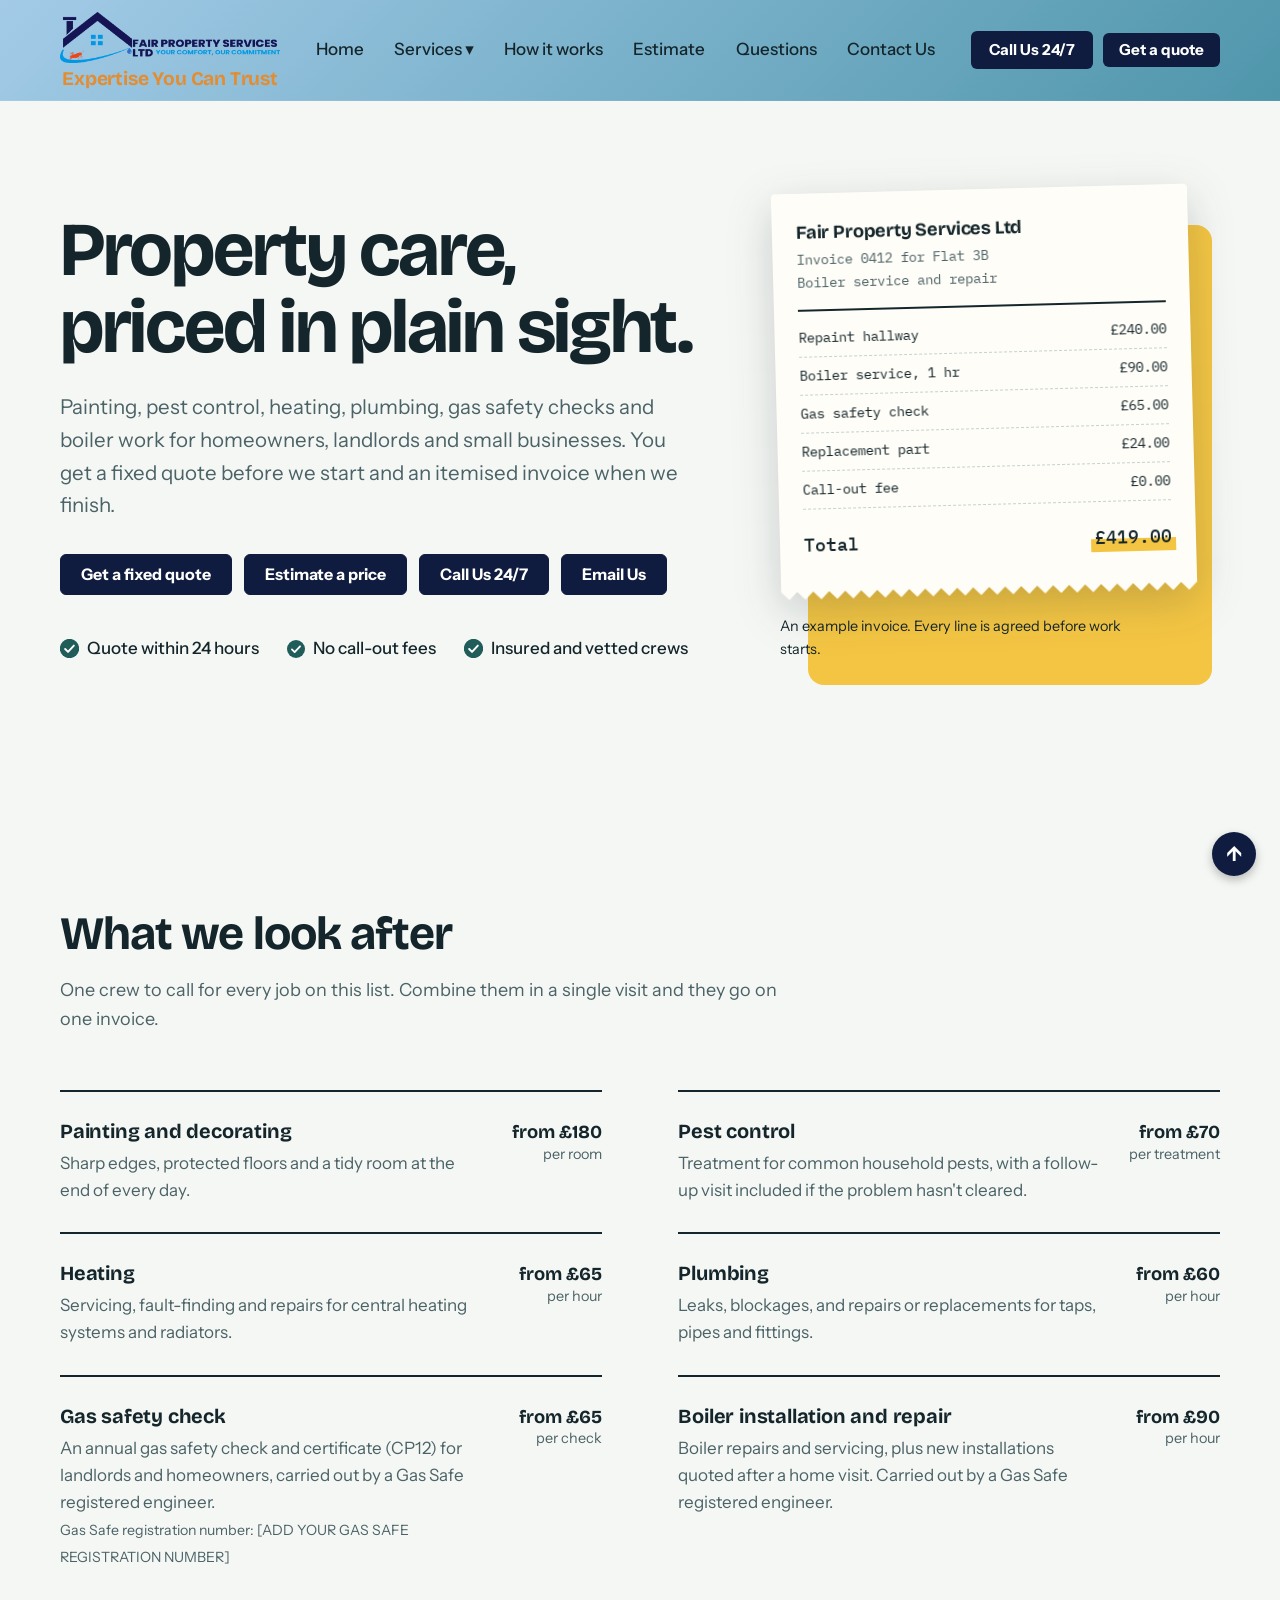
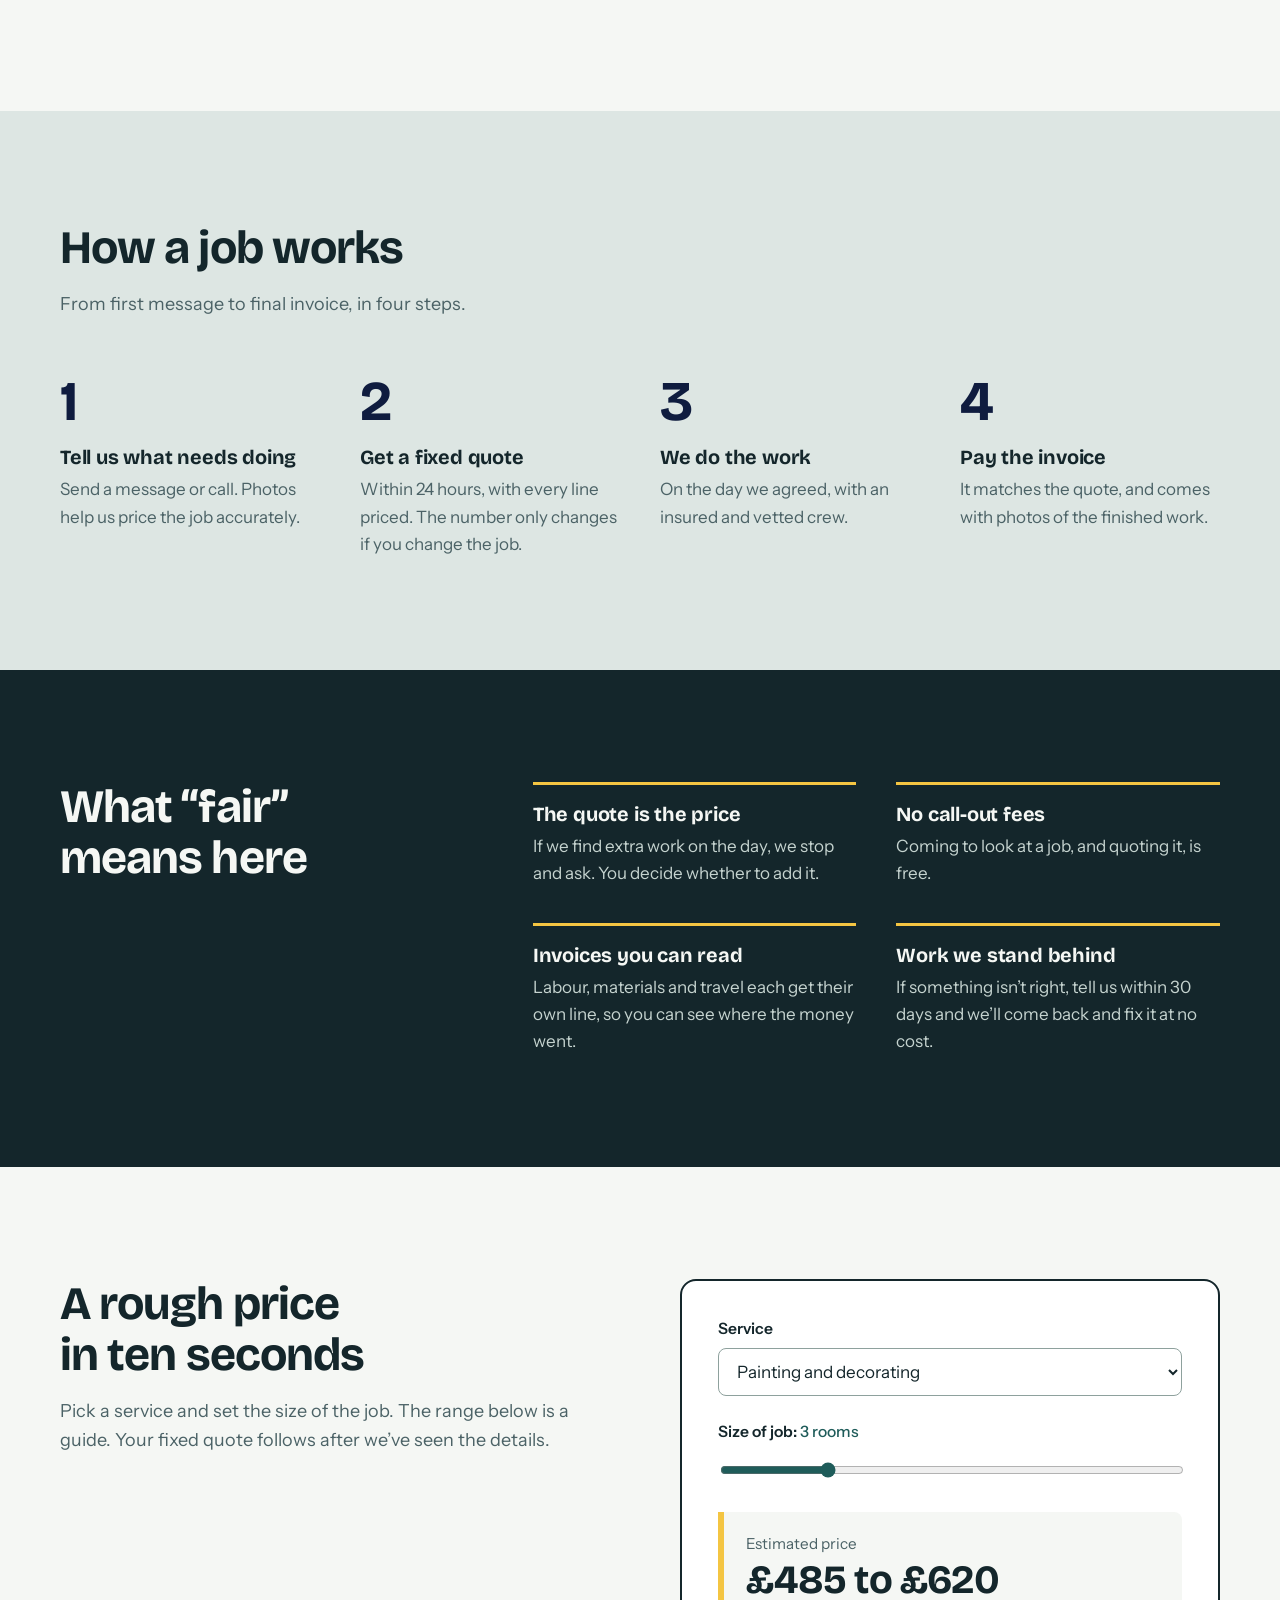
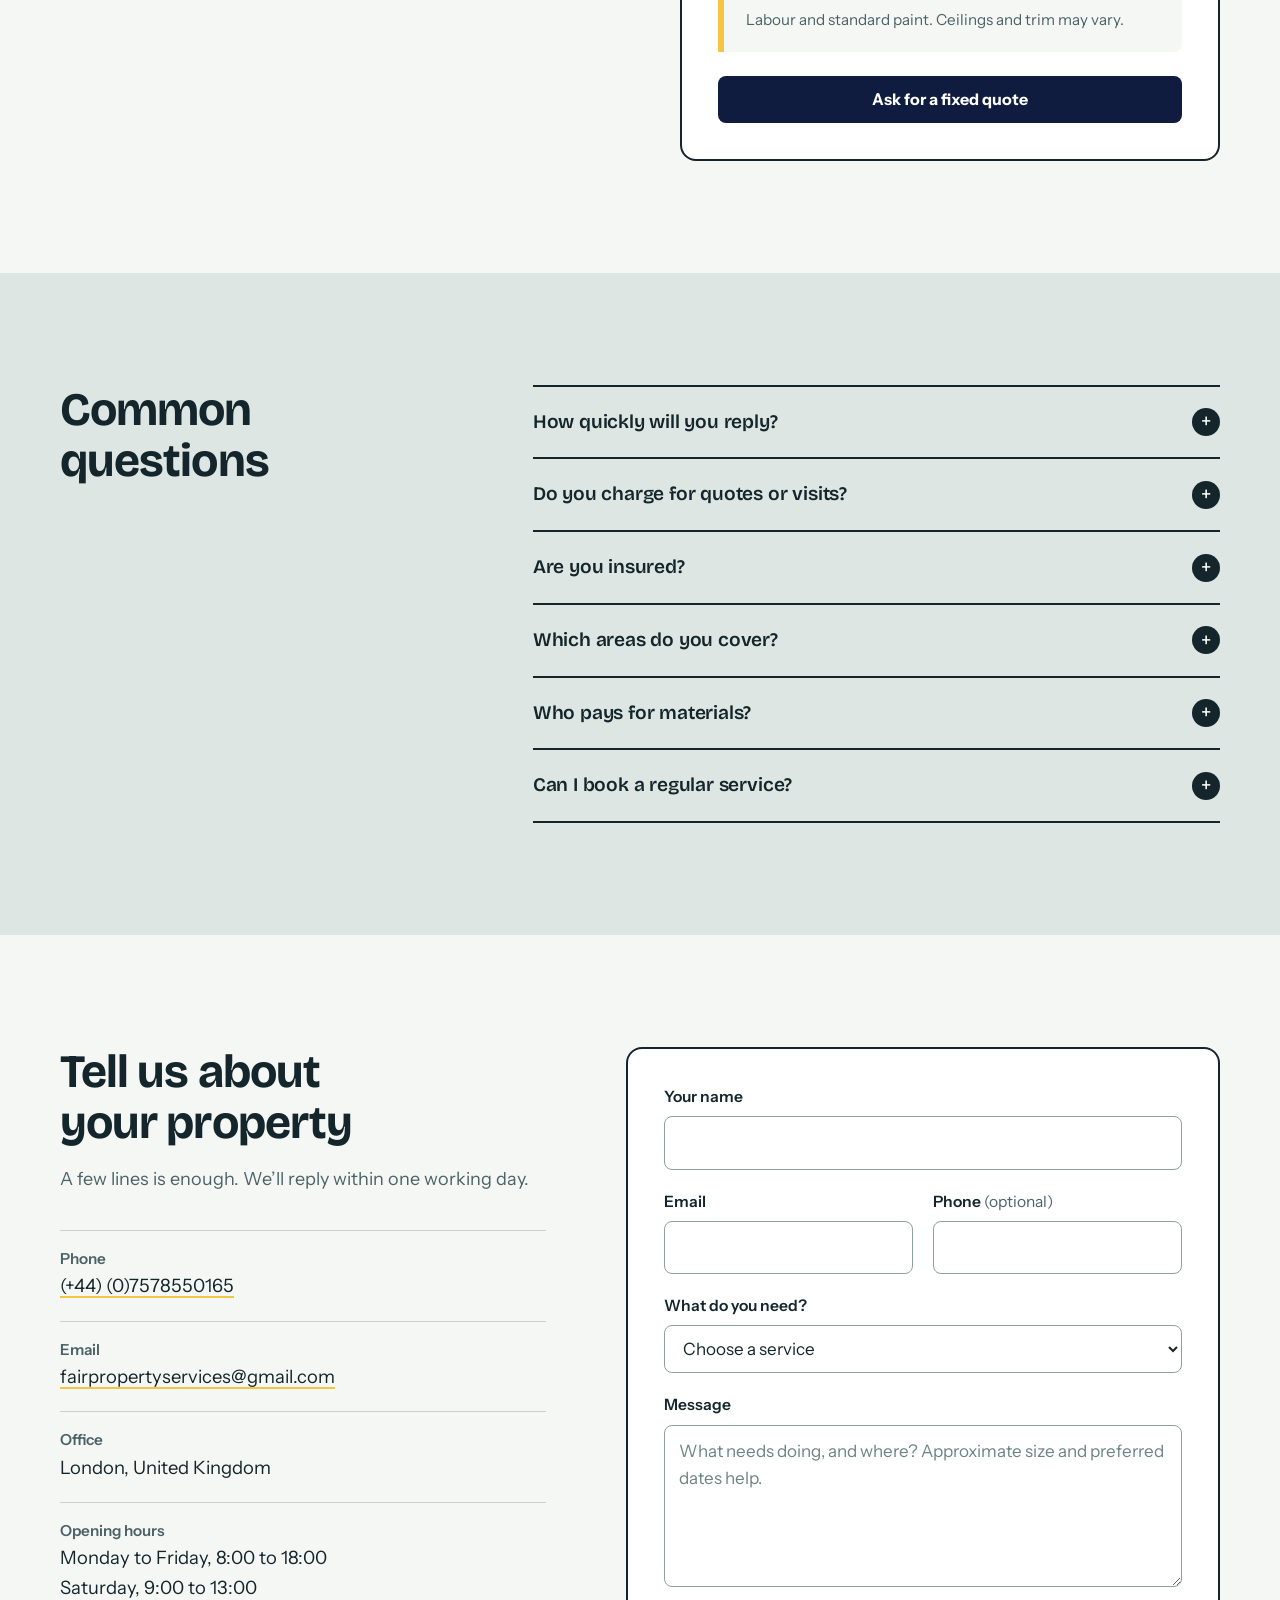
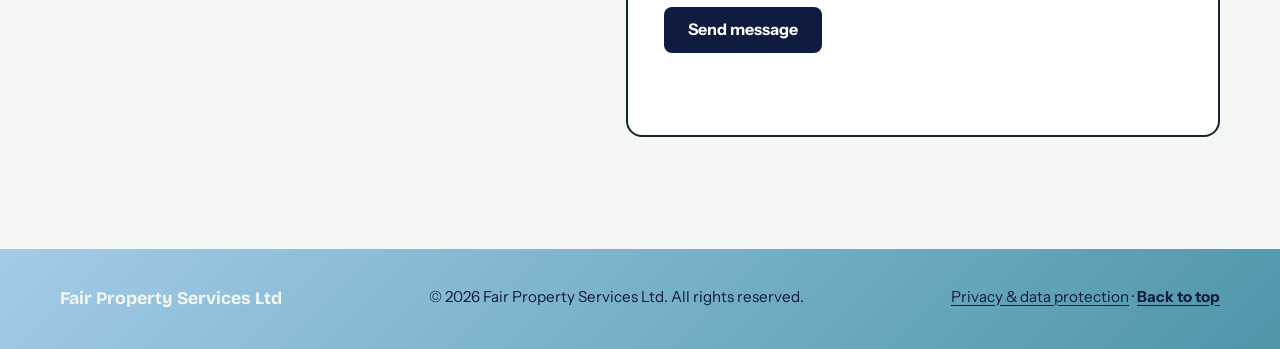
==== commit e5e77d92: "Add files via upload" ====
--- a/index.html
+++ b/index.html
@@ -95,10 +95,14 @@
         <div class="hero__copy">
           <h1 id="hero-title">Property care, priced in plain sight.</h1>
           <p class="hero__lead">Painting, pest control, heating, plumbing, gas safety checks and boiler work for homeowners, landlords and small businesses. You get a fixed quote before we start and an itemised invoice when we finish.</p>
+
           <div class="hero__actions">
-            <a class="btn btn--primary" href="#contact">Get a fixed quote</a>
-            <a class="btn btn--ghost" href="#estimate">Estimate a price</a>
-          </div>
+  <a class="btn btn--primary" href="#contact">Get a fixed quote</a>
+  <a class="btn btn--ghost" href="#estimate">Estimate a price</a>
+  <a class="btn btn--primary" href="tel:+447578550165">Call Us 24/7</a>
+  <a class="btn btn--primary" href="mailto:fairpropertyservices@gmail.com">Email Us</a>
+</div>
+
           <ul class="hero__facts">
             <li>Quote within 24 hours</li>
             <li>No call-out fees</li>
--- a/styles.css
+++ b/styles.css
@@ -948,3 +948,159 @@
   transform: translateY(-3px);
 }
 
+
+
+
+/* Dark Navy Blue style for all primary buttons and form submit buttons */
+.btn--primary,
+button[type="submit"],
+.btn[href="#contact"] {
+  background-color: #0f1c3f !important; /* Dark Navy Blue */
+  color: #ffffff !important;
+  border: none !important;
+  font-weight: 700 !important;
+  transition: background-color 0.25s ease, transform 0.2s ease !important;
+}
+
+/* Hover state: turn orange when hovered */
+.btn--primary:hover,
+button[type="submit"]:hover,
+.btn[href="#contact"]:hover {
+  background-color: #e38d32 !important; /* Brand Orange */
+  color: #ffffff !important;
+  cursor: pointer;
+}
+
+
+
+
+
+/* Hero section action buttons styling */
+.hero__actions .btn,
+.hero__actions a.btn {
+  background-color: #0f1c3f !important; /* Dark Navy Blue */
+  color: #ffffff !important;
+  border: 1px solid #0f1c3f !important;
+  font-weight: 700 !important;
+  border-radius: 6px !important;
+  padding: 10px 20px !important;
+  text-decoration: none !important;
+  transition: background-color 0.25s ease, border-color 0.25s ease, transform 0.2s ease !important;
+}
+
+/* Hover state: turn orange when cursor hovers over them */
+.hero__actions .btn:hover,
+.hero__actions a.btn:hover {
+  background-color: #e38d32 !important; /* Brand Orange */
+  border-color: #e38d32 !important;
+  color: #ffffff !important;
+}
+
+
+
+
+/* Step numbers (1, 2, 3, 4) in How It Works section */
+.step__number,
+.steps__number,
+[class*="step"]::before,
+.process__number {
+  color: #0f1c3f !important; /* Dark Navy Blue */
+}
+
+/* Hero checkmark icons and bullet points */
+.hero__ticks svg,
+.hero__ticks img,
+.hero__ticks ::before,
+.hero__features svg,
+.hero__features img,
+.hero__trust svg,
+.hero__trust img,
+[class*="check"] {
+  color: #0f1c3f !important;
+  fill: #0f1c3f !important;
+}
+
+
+
+
+
+/* Dark Navy Blue Checkmarks in Hero Section */
+.hero__ticks li::before,
+.hero__bullets li::before,
+.hero__list li::before,
+.hero__trust li::before,
+.hero__proof li::before,
+.hero__features li::before,
+ul.ticks li::before,
+li.tick::before {
+  background-color: #0f1c3f !important; /* Circle Background */
+  color: #ffffff !important;            /* White Checkmark Arrow */
+}
+
+/* For Inline SVG or Image Icons */
+.hero svg circle,
+.hero svg path,
+.hero img {
+  fill: #0f1c3f !important;
+  color: #0f1c3f !important;
+}
+
+
+
+
+
+/* Universal Override for Hero Checkmark Circles */
+.hero span[class*="icon"],
+.hero i[class*="check"],
+.hero div[class*="check"],
+.hero svg,
+.hero svg * {
+  fill: #0f1c3f !important;
+  color: #0f1c3f !important;
+  background-color: transparent !important;
+}
+
+/* If the checkmarks use inline SVG backgrounds or CSS masks */
+.ticks__icon,
+.check-icon,
+.icon-check,
+.feature-check {
+  background-color: #0f1c3f !important;
+  border-color: #0f1c3f !important;
+  color: #ffffff !important;
+}
+
+
+
+
+/* Hero buttons layout and dark navy styling */
+.hero__actions {
+  display: flex;
+  flex-wrap: wrap;
+  gap: 12px;
+  align-items: center;
+}
+
+.hero__actions .btn,
+.hero__actions a.btn {
+  background-color: #0f1c3f !important; /* Dark Navy Blue */
+  color: #ffffff !important;
+  border: 1px solid #0f1c3f !important;
+  font-weight: 700 !important;
+  border-radius: 6px !important;
+  padding: 10px 20px !important;
+  text-decoration: none !important;
+  display: inline-flex !important;
+  align-items: center !important;
+  justify-content: center !important;
+  transition: background-color 0.25s ease, border-color 0.25s ease, transform 0.2s ease !important;
+}
+
+/* Hover state for all hero buttons */
+.hero__actions .btn:hover,
+.hero__actions a.btn:hover {
+  background-color: #e38d32 !important; /* Brand Orange */
+  border-color: #e38d32 !important;
+  color: #ffffff !important;
+  transform: translateY(-2px);
+}
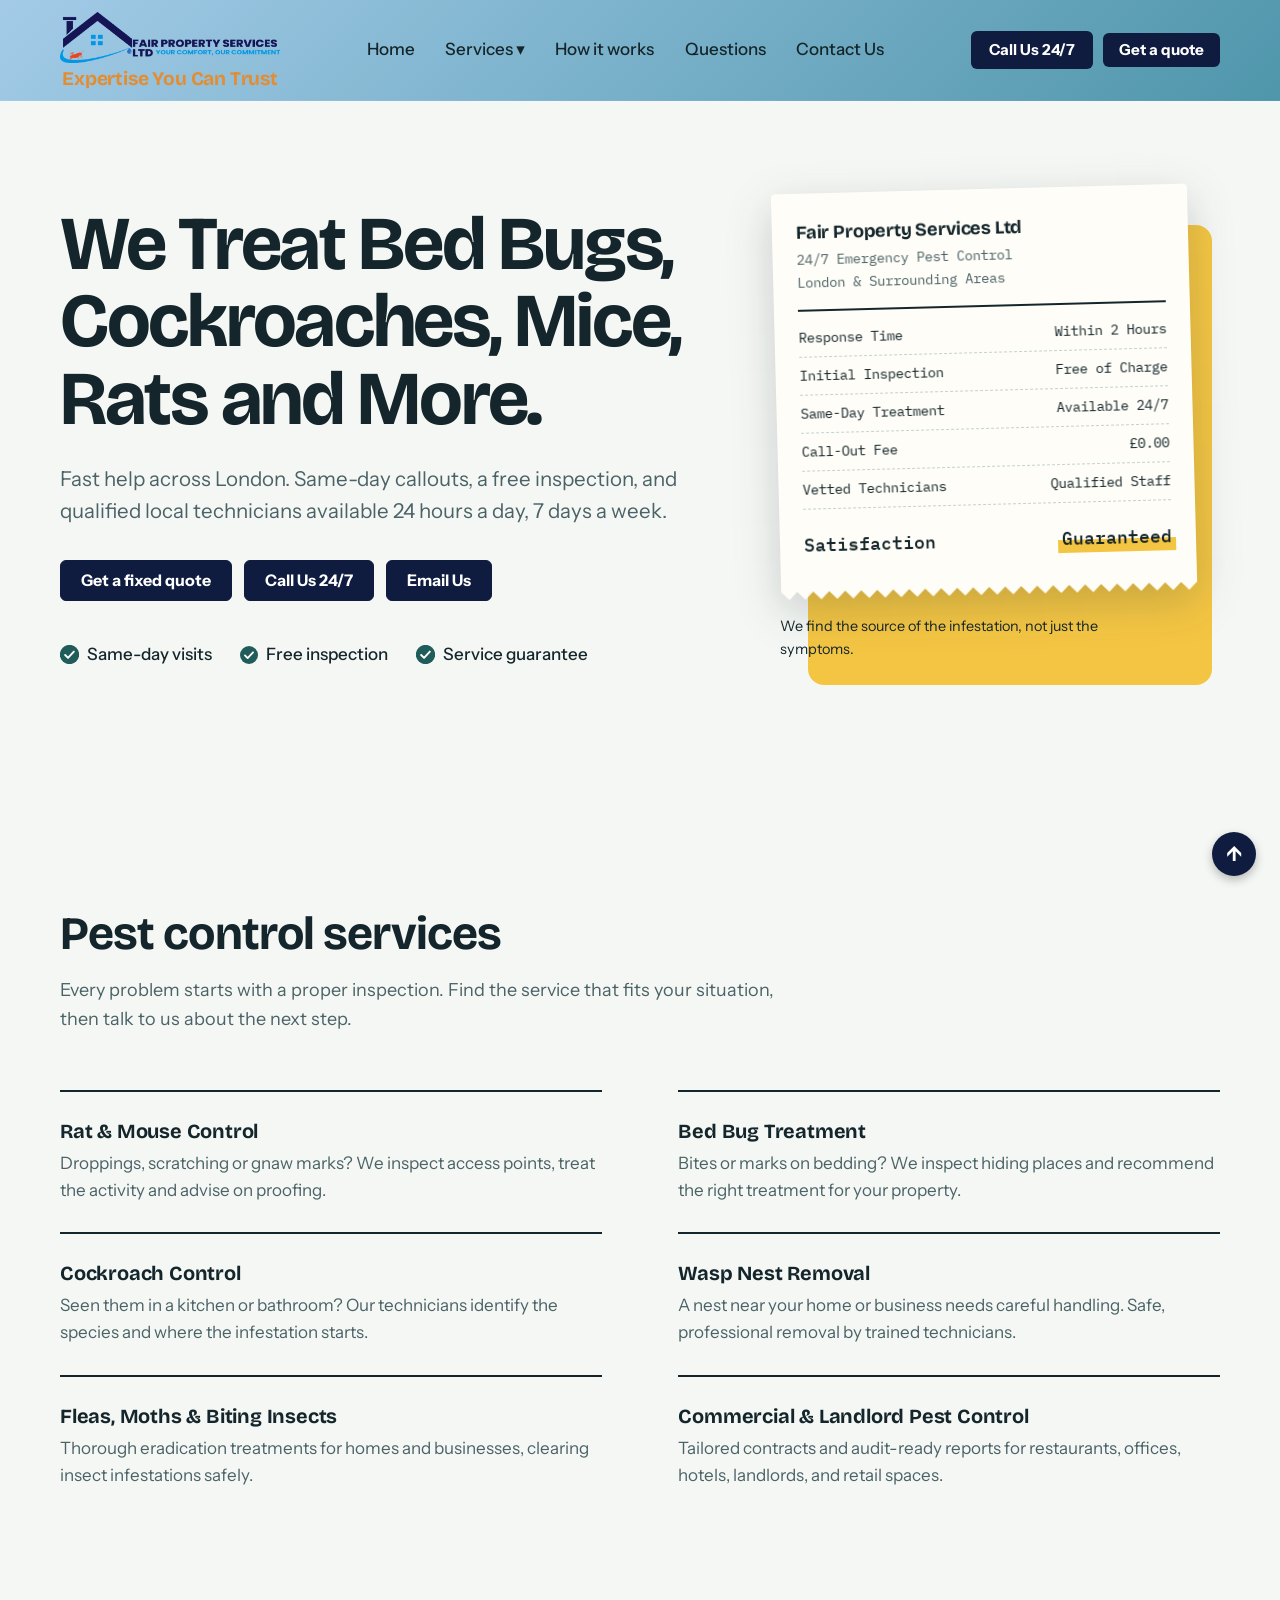
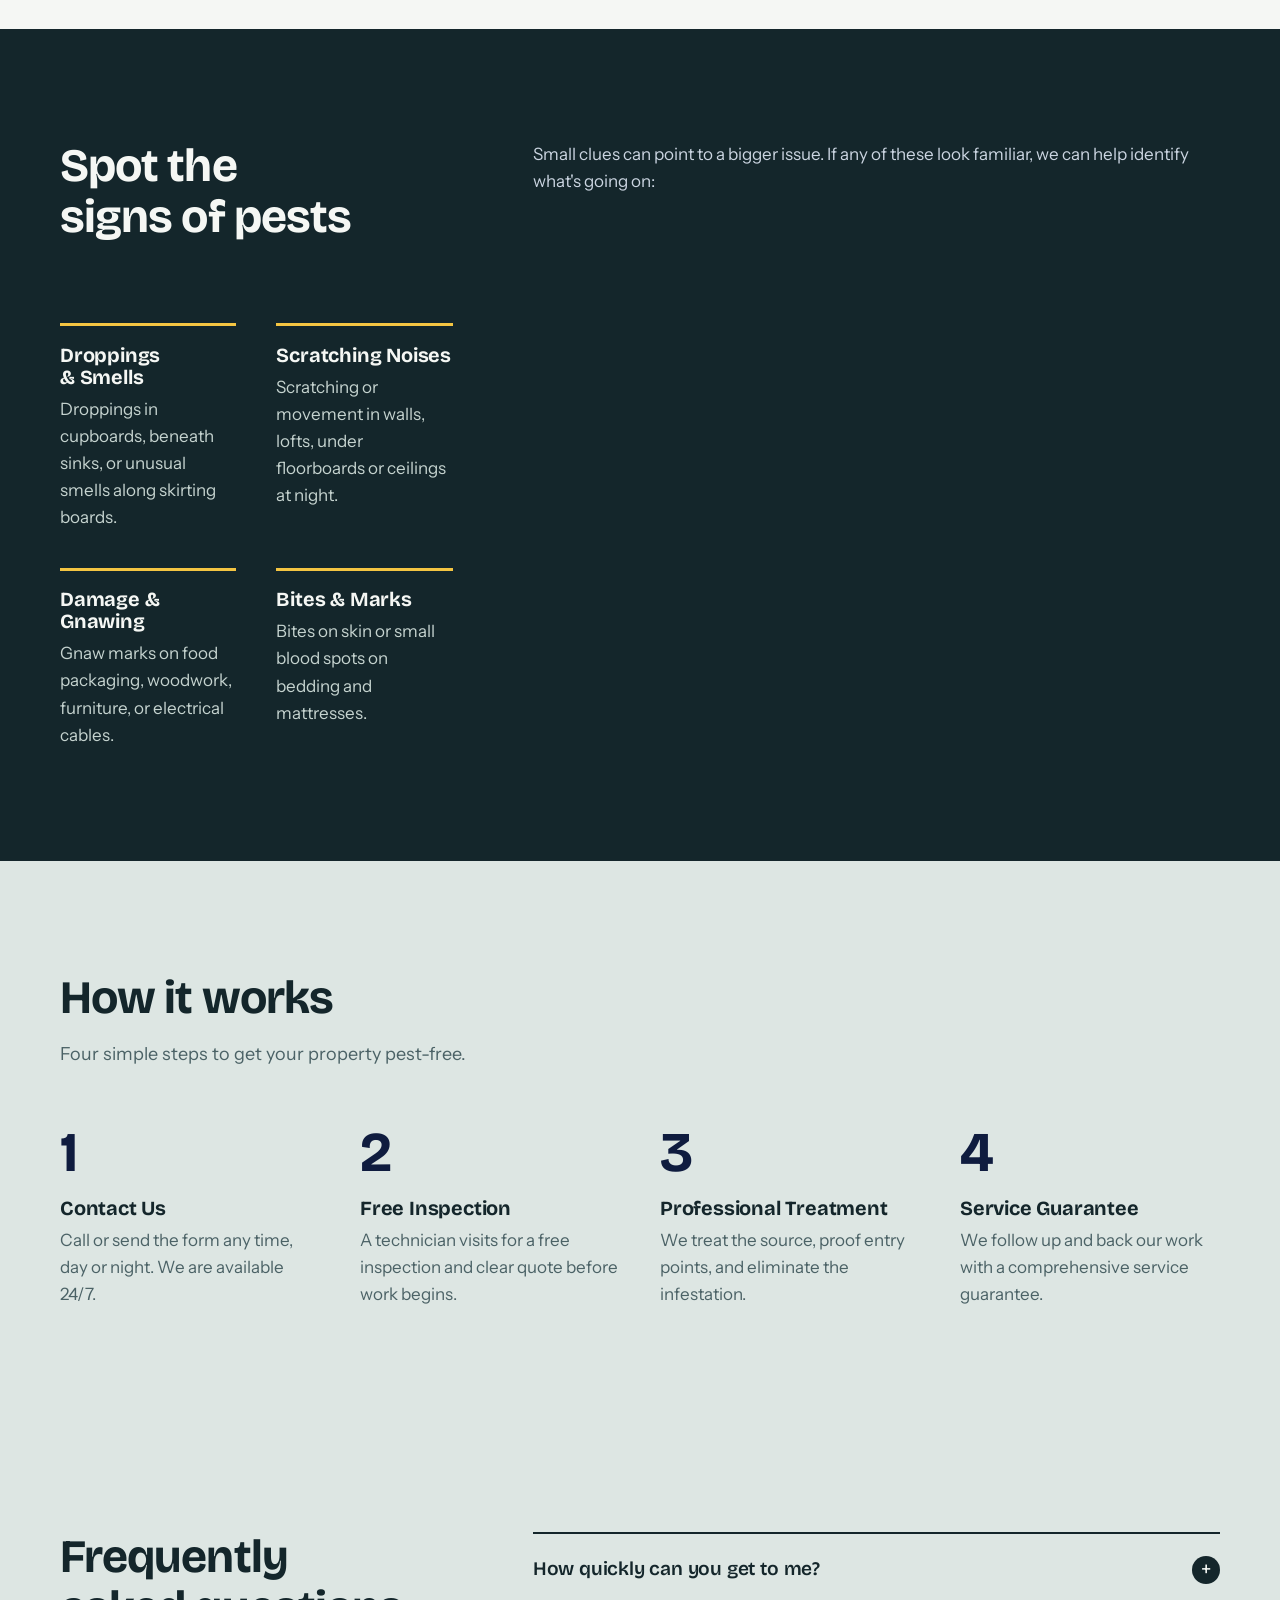
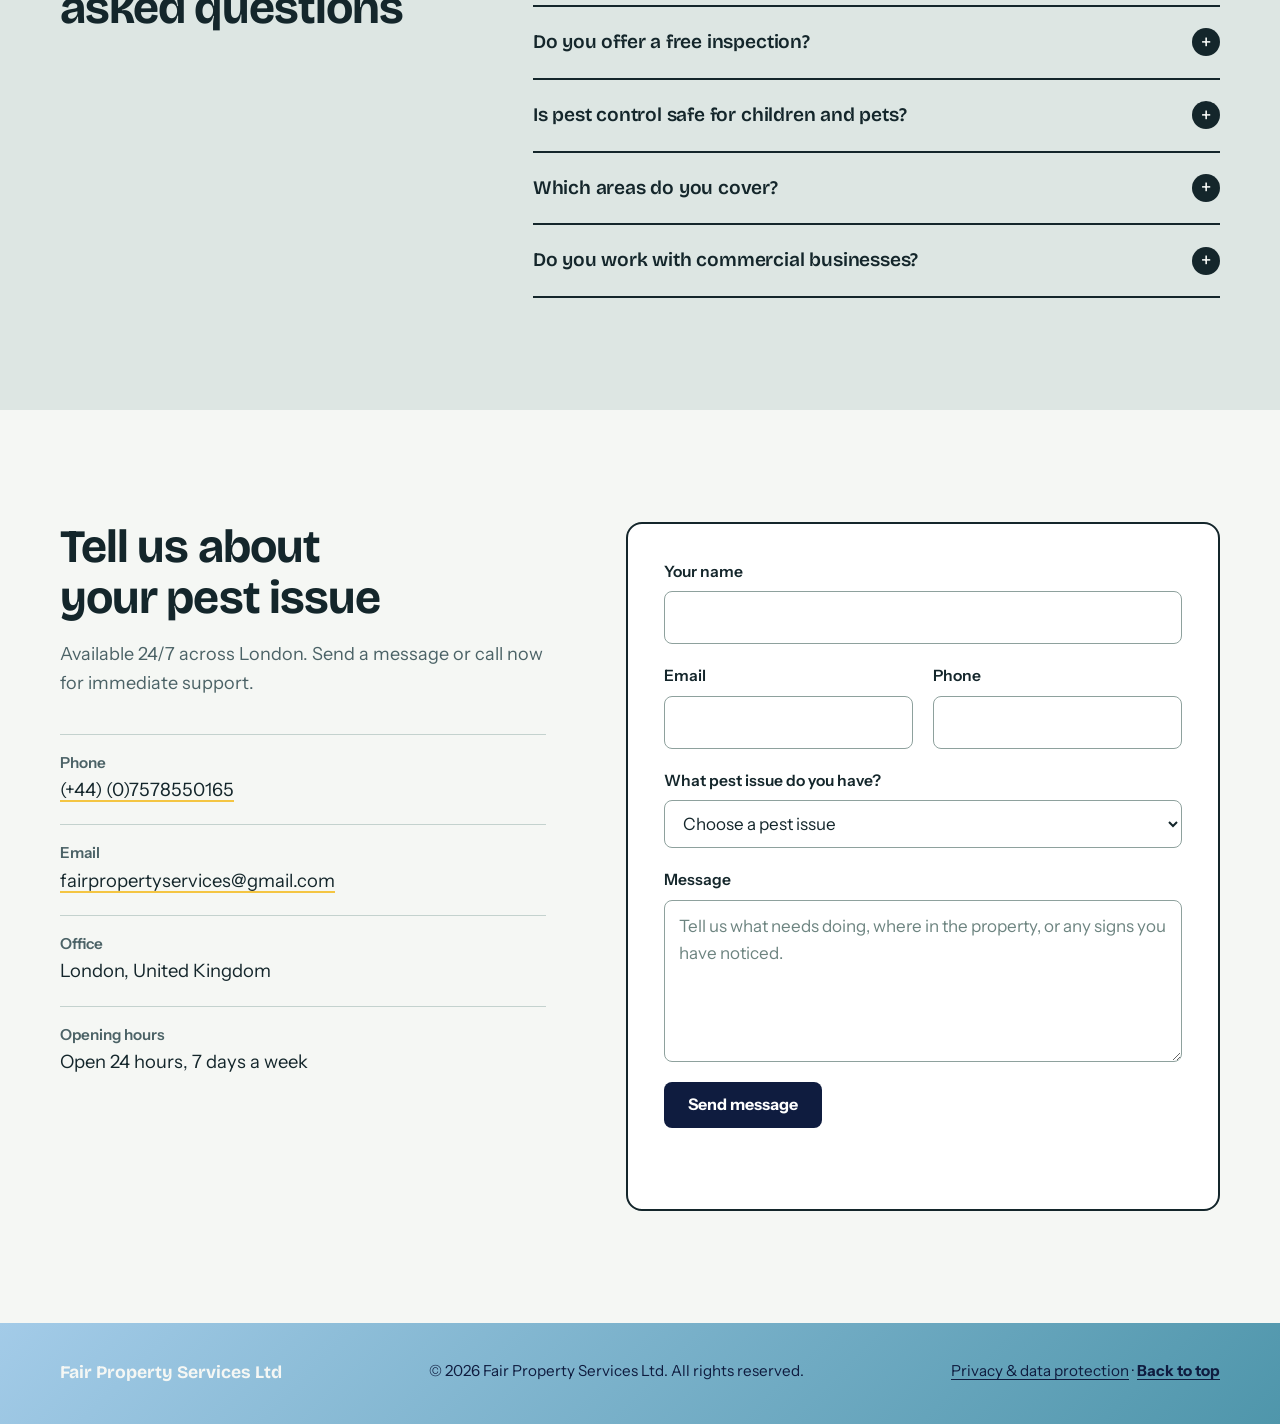
==== commit b6f7c7ad: "Add files via upload" ====
--- a/index.html
+++ b/index.html
@@ -3,13 +3,13 @@
 <head>
   <meta charset="utf-8">
   <meta name="viewport" content="width=device-width, initial-scale=1">
-  <title>Fair Property Services Ltd | Property care in London with fixed quotes</title>
-  <meta name="description" content="Fair Property Services Ltd looks after homes, rentals and small offices in London: painting and decorating, pest control, heating, plumbing, gas safety checks and boiler installation and repair. Fixed quotes and itemised invoices.">
+  <title>Fair Property Services Ltd | 24/7 Pest Control London</title>
+  <meta name="description" content="Fast help for rats, mice, bed bugs, cockroaches, wasps and more in London. Same-day callouts, free inspections and qualified local technicians.">
   <meta name="theme-color" content="#f5f7f4">
 
   <meta property="og:type" content="website">
-  <meta property="og:title" content="Fair Property Services Ltd">
-  <meta property="og:description" content="Property care in London, priced in plain sight. Fixed quotes and itemised invoices.">
+  <meta property="og:title" content="Fair Property Services Ltd - 24/7 Pest Control London">
+  <meta property="og:description" content="24/7 Pest Control in London. Same-day callouts, free inspection and service guarantee for rats, mice, bed bugs, cockroaches and more.">
 
   <link rel="icon" href="favicon.svg" type="image/svg+xml">
 
@@ -20,13 +20,12 @@
 
   <script>document.documentElement.classList.add('js');</script>
 
-  <!-- Replace the placeholder details below with your real business information. -->
   <script type="application/ld+json">
   {
     "@context": "https://schema.org",
     "@type": "LocalBusiness",
     "name": "Fair Property Services Ltd",
-    "description": "Painting and decorating, pest control, heating, plumbing, gas safety checks and boiler installation and repair, with fixed quotes. Based in London, United Kingdom.",
+    "description": "24/7 Pest Control London. Same-day callouts, free inspections, and qualified technicians for residential and commercial properties.",
     "email": "fairpropertyservices@gmail.com",
     "telephone": "+447578550165",
     "address": {
@@ -34,14 +33,12 @@
       "addressLocality": "London",
       "addressCountry": "GB"
     },
-    "openingHours": ["Mo-Fr 08:00-18:00", "Sa 09:00-13:00"]
+    "openingHours": ["Mo-Su 00:00-24:00"]
   }
   </script>
 </head>
 <body id="top">
   <a class="skip-link" href="#main">Skip to content</a>
-
-
 
   <header class="site-header" id="top">
     <div class="wrap site-header__inner">
@@ -63,16 +60,16 @@
           <li class="nav-dropdown">
             <a href="#services" class="dropdown-toggle">Services ▾</a>
             <ul class="dropdown-menu">
-              <li><a href="#pest-control">Pest Control</a></li>
-              <li><a href="#painting">Painting & Decorating</a></li>
-              <li><a href="#plumbing">Plumbing & Heating</a></li>
-              <li><a href="#gas-safety">Gas Safety Checks</a></li>
-              <li><a href="#boilers">Boiler Service & Repair</a></li>
+              <li><a href="#rats">Rat & Mouse Control</a></li>
+              <li><a href="#bedbugs">Bed Bug Treatment</a></li>
+              <li><a href="#cockroaches">Cockroach Control</a></li>
+              <li><a href="#wasps">Wasp Nest Removal</a></li>
+              <li><a href="#fleas">Fleas & Moths</a></li>
+              <li><a href="#commercial">Commercial Pest Control</a></li>
             </ul>
           </li>
 
           <li><a href="#process">How it works</a></li>
-          <li><a href="#estimate">Estimate</a></li>
           <li><a href="#questions">Questions</a></li>
           <li><a href="#contact">Contact Us</a></li>
         </ul>
@@ -80,33 +77,31 @@
 
       <!-- Header Action Buttons -->
       <div class="header-actions">
-        <a href="tel:+447000000000" class="btn btn--small btn--call">Call Us 24/7</a>
+        <a href="tel:+447578550165" class="btn btn--small btn--call">Call Us 24/7</a>
         <a href="#contact" class="btn btn--small btn--primary">Get a quote</a>
       </div>
     </div>
   </header>
 
-
   <main id="main">
 
-    <!-- Hero -->
+    <!-- Hero Section -->
     <section class="hero" aria-labelledby="hero-title">
       <div class="wrap hero__grid">
         <div class="hero__copy">
-          <h1 id="hero-title">Property care, priced in plain sight.</h1>
-          <p class="hero__lead">Painting, pest control, heating, plumbing, gas safety checks and boiler work for homeowners, landlords and small businesses. You get a fixed quote before we start and an itemised invoice when we finish.</p>
-
+          <h1 id="hero-title">We Treat Bed Bugs, Cockroaches, Mice, Rats and More.</h1>
+          <p class="hero__lead">Fast help across London. Same-day callouts, a free inspection, and qualified local technicians available 24 hours a day, 7 days a week.</p>
+          
           <div class="hero__actions">
-  <a class="btn btn--primary" href="#contact">Get a fixed quote</a>
-  <a class="btn btn--ghost" href="#estimate">Estimate a price</a>
-  <a class="btn btn--primary" href="tel:+447578550165">Call Us 24/7</a>
-  <a class="btn btn--primary" href="mailto:fairpropertyservices@gmail.com">Email Us</a>
-</div>
+            <a href="#contact" class="btn btn--primary">Get a fixed quote</a>
+            <a href="tel:+447578550165" class="btn btn--primary">Call Us 24/7</a>
+            <a href="mailto:fairpropertyservices@gmail.com" class="btn btn--primary">Email Us</a>
+          </div>
 
           <ul class="hero__facts">
-            <li>Quote within 24 hours</li>
-            <li>No call-out fees</li>
-            <li>Insured and vetted crews</li>
+            <li>Same-day visits</li>
+            <li>Free inspection</li>
+            <li>Service guarantee</li>
           </ul>
         </div>
 
@@ -115,208 +110,162 @@
           <div class="receipt">
             <div class="receipt__head">
               <strong>Fair Property Services Ltd</strong>
-              <span>Invoice 0412 for Flat 3B</span>
-              <span>Boiler service and repair</span>
+              <span>24/7 Emergency Pest Control</span>
+              <span>London &amp; Surrounding Areas</span>
             </div>
             <ul class="receipt__lines">
-              <li class="receipt__row" style="--i:0"><span>Repaint hallway</span><span>£240.00</span></li>
-              <li class="receipt__row" style="--i:1"><span>Boiler service, 1 hr</span><span>£90.00</span></li>
-              <li class="receipt__row" style="--i:2"><span>Gas safety check</span><span>£65.00</span></li>
-              <li class="receipt__row" style="--i:3"><span>Replacement part</span><span>£24.00</span></li>
-              <li class="receipt__row" style="--i:4"><span>Call-out fee</span><span>£0.00</span></li>
+              <li class="receipt__row" style="--i:0"><span>Response Time</span><span>Within 2 Hours</span></li>
+              <li class="receipt__row" style="--i:1"><span>Initial Inspection</span><span>Free of Charge</span></li>
+              <li class="receipt__row" style="--i:2"><span>Same-Day Treatment</span><span>Available 24/7</span></li>
+              <li class="receipt__row" style="--i:3"><span>Call-Out Fee</span><span>£0.00</span></li>
+              <li class="receipt__row" style="--i:4"><span>Vetted Technicians</span><span>Qualified Staff</span></li>
             </ul>
-            <p class="receipt__row receipt__total" style="--i:5"><span>Total</span><span>£419.00</span></p>
-          </div>
-          <figcaption class="receipt-wrap__caption">An example invoice. Every line is agreed before work starts.</figcaption>
+            <p class="receipt__row receipt__total" style="--i:5"><span>Satisfaction</span><span>Guaranteed</span></p>
+          </div>
+          <figcaption class="receipt-wrap__caption">We find the source of the infestation, not just the symptoms.</figcaption>
         </figure>
       </div>
     </section>
 
-    <!-- Services -->
+    <!-- Services / Pests Treated Section -->
     <section class="section" id="services" aria-labelledby="services-title">
       <div class="wrap">
         <div class="section__head">
-          <h2 id="services-title">What we look after</h2>
-          <p>One crew to call for every job on this list. Combine them in a single visit and they go on one invoice.</p>
+          <h2 id="services-title">Pest control services</h2>
+          <p>Every problem starts with a proper inspection. Find the service that fits your situation, then talk to us about the next step.</p>
         </div>
 
         <ul class="services">
-          <li class="service">
-            <div class="service__text">
-              <h3>Painting and decorating</h3>
-              <p>Sharp edges, protected floors and a tidy room at the end of every day.</p>
-            </div>
-            <p class="service__price"><strong>from £180</strong> per room</p>
-          </li>
-          <li class="service">
-            <div class="service__text">
-              <h3>Pest control</h3>
-              <p>Treatment for common household pests, with a follow-up visit included if the problem hasn't cleared.</p>
-            </div>
-            <p class="service__price"><strong>from £70</strong> per treatment</p>
-          </li>
-          <li class="service">
-            <div class="service__text">
-              <h3>Heating</h3>
-              <p>Servicing, fault-finding and repairs for central heating systems and radiators.</p>
-            </div>
-            <p class="service__price"><strong>from £65</strong> per hour</p>
-          </li>
-          <li class="service">
-            <div class="service__text">
-              <h3>Plumbing</h3>
-              <p>Leaks, blockages, and repairs or replacements for taps, pipes and fittings.</p>
-            </div>
-            <p class="service__price"><strong>from £60</strong> per hour</p>
-          </li>
-          <li class="service">
-            <div class="service__text">
-              <h3>Gas safety check</h3>
-              <p>An annual gas safety check and certificate (CP12) for landlords and homeowners, carried out by a Gas Safe registered engineer.<br><small>Gas Safe registration number: [ADD YOUR GAS SAFE REGISTRATION NUMBER]</small></p>
-            </div>
-            <p class="service__price"><strong>from £65</strong> per check</p>
-          </li>
-          <li class="service">
-            <div class="service__text">
-              <h3>Boiler installation and repair</h3>
-              <p>Boiler repairs and servicing, plus new installations quoted after a home visit. Carried out by a Gas Safe registered engineer.</p>
-            </div>
-            <p class="service__price"><strong>from £90</strong> per hour</p>
+          <li class="service" id="rats">
+            <div class="service__text">
+              <h3>Rat &amp; Mouse Control</h3>
+              <p>Droppings, scratching or gnaw marks? We inspect access points, treat the activity and advise on proofing.</p>
+            </div>
+          </li>
+          <li class="service" id="bedbugs">
+            <div class="service__text">
+              <h3>Bed Bug Treatment</h3>
+              <p>Bites or marks on bedding? We inspect hiding places and recommend the right treatment for your property.</p>
+            </div>
+          </li>
+          <li class="service" id="cockroaches">
+            <div class="service__text">
+              <h3>Cockroach Control</h3>
+              <p>Seen them in a kitchen or bathroom? Our technicians identify the species and where the infestation starts.</p>
+            </div>
+          </li>
+          <li class="service" id="wasps">
+            <div class="service__text">
+              <h3>Wasp Nest Removal</h3>
+              <p>A nest near your home or business needs careful handling. Safe, professional removal by trained technicians.</p>
+            </div>
+          </li>
+          <li class="service" id="fleas">
+            <div class="service__text">
+              <h3>Fleas, Moths &amp; Biting Insects</h3>
+              <p>Thorough eradication treatments for homes and businesses, clearing insect infestations safely.</p>
+            </div>
+          </li>
+          <li class="service" id="commercial">
+            <div class="service__text">
+              <h3>Commercial &amp; Landlord Pest Control</h3>
+              <p>Tailored contracts and audit-ready reports for restaurants, offices, hotels, landlords, and retail spaces.</p>
+            </div>
           </li>
         </ul>
       </div>
     </section>
 
-    <!-- Process -->
+    <!-- Spot the Signs Section -->
+    <section class="section section--ink" aria-labelledby="signs-title">
+      <div class="wrap promises">
+        <h2 id="signs-title">Spot the signs of pests</h2>
+        <p style="color: #cbd5e1; margin-bottom: 2rem;">Small clues can point to a bigger issue. If any of these look familiar, we can help identify what's going on:</p>
+        <ul class="promises__list">
+          <li>
+            <h3>Droppings &amp; Smells</h3>
+            <p>Droppings in cupboards, beneath sinks, or unusual smells along skirting boards.</p>
+          </li>
+          <li>
+            <h3>Scratching Noises</h3>
+            <p>Scratching or movement in walls, lofts, under floorboards or ceilings at night.</p>
+          </li>
+          <li>
+            <h3>Damage &amp; Gnawing</h3>
+            <p>Gnaw marks on food packaging, woodwork, furniture, or electrical cables.</p>
+          </li>
+          <li>
+            <h3>Bites &amp; Marks</h3>
+            <p>Bites on skin or small blood spots on bedding and mattresses.</p>
+          </li>
+        </ul>
+      </div>
+    </section>
+
+    <!-- Process Section -->
     <section class="section section--mist" id="process" aria-labelledby="process-title">
       <div class="wrap">
         <div class="section__head">
-          <h2 id="process-title">How a job works</h2>
-          <p>From first message to final invoice, in four steps.</p>
+          <h2 id="process-title">How it works</h2>
+          <p>Four simple steps to get your property pest-free.</p>
         </div>
 
         <ol class="steps">
           <li class="step">
-            <h3>Tell us what needs doing</h3>
-            <p>Send a message or call. Photos help us price the job accurately.</p>
+            <h3>Contact Us</h3>
+            <p>Call or send the form any time, day or night. We are available 24/7.</p>
           </li>
           <li class="step">
-            <h3>Get a fixed quote</h3>
-            <p>Within 24 hours, with every line priced. The number only changes if you change the job.</p>
+            <h3>Free Inspection</h3>
+            <p>A technician visits for a free inspection and clear quote before work begins.</p>
           </li>
           <li class="step">
-            <h3>We do the work</h3>
-            <p>On the day we agreed, with an insured and vetted crew.</p>
+            <h3>Professional Treatment</h3>
+            <p>We treat the source, proof entry points, and eliminate the infestation.</p>
           </li>
           <li class="step">
-            <h3>Pay the invoice</h3>
-            <p>It matches the quote, and comes with photos of the finished work.</p>
+            <h3>Service Guarantee</h3>
+            <p>We follow up and back our work with a comprehensive service guarantee.</p>
           </li>
         </ol>
       </div>
     </section>
 
-    <!-- Promises -->
-    <section class="section section--ink" aria-labelledby="fair-title">
-      <div class="wrap promises">
-        <h2 id="fair-title">What “fair” means here</h2>
-        <ul class="promises__list">
-          <li>
-            <h3>The quote is the price</h3>
-            <p>If we find extra work on the day, we stop and ask. You decide whether to add it.</p>
-          </li>
-          <li>
-            <h3>No call-out fees</h3>
-            <p>Coming to look at a job, and quoting it, is free.</p>
-          </li>
-          <li>
-            <h3>Invoices you can read</h3>
-            <p>Labour, materials and travel each get their own line, so you can see where the money went.</p>
-          </li>
-          <li>
-            <h3>Work we stand behind</h3>
-            <p>If something isn’t right, tell us within 30 days and we’ll come back and fix it at no cost.</p>
-          </li>
-        </ul>
-      </div>
-    </section>
-
-    <!-- Estimate -->
-    <section class="section" id="estimate" aria-labelledby="estimate-title">
-      <div class="wrap estimate">
-        <div class="estimate__intro">
-          <h2 id="estimate-title">A rough price in ten seconds</h2>
-          <p>Pick a service and set the size of the job. The range below is a guide. Your fixed quote follows after we’ve seen the details.</p>
-        </div>
-
-        <form class="estimator" id="estimator" novalidate>
-          <div class="field">
-            <label for="est-service">Service</label>
-            <select id="est-service" name="service">
-              <option value="painting">Painting and decorating</option>
-              <option value="pest">Pest control</option>
-              <option value="heating">Heating</option>
-              <option value="plumbing">Plumbing</option>
-              <option value="gassafety">Gas safety check</option>
-              <option value="boiler">Boiler installation and repair</option>
-            </select>
-          </div>
-
-          <div class="field">
-            <label for="est-qty">Size of job: <output id="est-qty-out" for="est-qty">60 m²</output></label>
-            <input type="range" id="est-qty" name="qty" min="20" max="400" step="5" value="60">
-          </div>
-
-          <div class="estimator__result" aria-live="polite">
-            <p class="estimator__label">Estimated price</p>
-            <p class="estimator__price" id="est-price">Choose a service</p>
-            <p class="estimator__note" id="est-note"></p>
-          </div>
-
-          <a class="btn btn--primary" id="est-cta" href="#contact">Ask for a fixed quote</a>
-        </form>
-      </div>
-    </section>
-
-    <!-- FAQ -->
+    <!-- FAQ Section -->
     <section class="section section--mist" id="questions" aria-labelledby="faq-title">
       <div class="wrap faq">
-        <h2 id="faq-title">Common questions</h2>
+        <h2 id="faq-title">Frequently asked questions</h2>
         <div class="faq__list">
           <details>
-            <summary>How quickly will you reply?</summary>
-            <p>We answer every enquiry within one working day, and send your fixed quote within 24 hours of having the details we need.</p>
-          </details>
-          <details>
-            <summary>Do you charge for quotes or visits?</summary>
-            <p>No. Quotes and site visits are free, and we don’t add call-out fees to invoices.</p>
-          </details>
-          <details>
-            <summary>Are you insured?</summary>
-            <p>Yes. All crew members are vetted and covered by our public liability insurance. We’re happy to send you a copy of the certificate.</p>
+            <summary>How quickly can you get to me?</summary>
+            <p>We're open 24/7 and our technicians are on site quickly with same-day emergency callouts across London.</p>
+          </details>
+          <details>
+            <summary>Do you offer a free inspection?</summary>
+            <p>Yes. Every job starts with a free inspection so we can find the source of the problem and give you an accurate quote.</p>
+          </details>
+          <details>
+            <summary>Is pest control safe for children and pets?</summary>
+            <p>Yes, when carried out professionally. We use approved products and give clear advice on when children and pets can return to treated areas.</p>
           </details>
           <details>
             <summary>Which areas do you cover?</summary>
-            <p>We work within 30 km of our office. If you’re not sure whether you’re in range, send us your postcode and we’ll tell you.</p>
-          </details>
-          <details>
-            <summary>Who pays for materials?</summary>
-            <p>Materials and parts, such as paint or boiler components, appear on their own invoice line at the price we paid, with receipts available on request.</p>
-          </details>
-          <details>
-            <summary>Can I book a regular service?</summary>
-            <p>Yes. Regular boiler servicing and annual gas safety checks are priced lower than one-off visits. Mention it in your message and we’ll quote both.</p>
-          </details>
-        </div>
-      </div>
-    </section>
-
-    <!-- Contact -->
+            <p>We cover all 32 London boroughs, the City of London, and surrounding areas.</p>
+          </details>
+          <details>
+            <summary>Do you work with commercial businesses?</summary>
+            <p>Yes. We serve restaurants, offices, hotels, landlords, HMOs, schools and warehouses with contracts and audit-ready reports.</p>
+          </details>
+        </div>
+      </div>
+    </section>
+
+    <!-- Contact Form Section -->
     <section class="section" id="contact" aria-labelledby="contact-title">
       <div class="wrap contact">
         <div class="contact__info">
-          <h2 id="contact-title">Tell us about your property</h2>
-          <p>A few lines is enough. We’ll reply within one working day.</p>
+          <h2 id="contact-title">Tell us about your pest issue</h2>
+          <p>Available 24/7 across London. Send a message or call now for immediate support.</p>
 
           <dl class="contact__details">
             <div>
@@ -333,7 +282,7 @@
             </div>
             <div>
               <dt>Opening hours</dt>
-              <dd>Monday to Friday, 8:00 to 18:00<br>Saturday, 9:00 to 13:00</dd>
+              <dd>Open 24 hours, 7 days a week</dd>
             </div>
           </dl>
         </div>
@@ -350,28 +299,29 @@
               <input id="c-email" name="email" type="email" autocomplete="email" required>
             </div>
             <div class="field">
-              <label for="c-phone">Phone <span class="optional">(optional)</span></label>
-              <input id="c-phone" name="phone" type="tel" autocomplete="tel">
+              <label for="c-phone">Phone</label>
+              <input id="c-phone" name="phone" type="tel" autocomplete="tel" required>
             </div>
           </div>
 
           <div class="field">
-            <label for="c-service">What do you need?</label>
+            <label for="c-service">What pest issue do you have?</label>
             <select id="c-service" name="service" required>
-              <option value="">Choose a service</option>
-              <option value="Painting and decorating">Painting and decorating</option>
-              <option value="Pest control">Pest control</option>
-              <option value="Heating">Heating</option>
-              <option value="Plumbing">Plumbing</option>
-              <option value="Gas safety check">Gas safety check</option>
-              <option value="Boiler installation and repair">Boiler installation and repair</option>
-              <option value="Something else">Something else</option>
+              <option value="">Choose a pest issue</option>
+              <option value="Rats">Rats</option>
+              <option value="Mice">Mice</option>
+              <option value="Bed Bugs">Bed Bugs</option>
+              <option value="Cockroaches">Cockroaches</option>
+              <option value="Wasps">Wasps</option>
+              <option value="Fleas or Moths">Fleas or Moths</option>
+              <option value="Commercial Pest Control">Commercial Pest Control</option>
+              <option value="Not Sure / Other">Not Sure / Other</option>
             </select>
           </div>
 
           <div class="field">
             <label for="c-message">Message</label>
-            <textarea id="c-message" name="message" rows="5" required placeholder="What needs doing, and where? Approximate size and preferred dates help."></textarea>
+            <textarea id="c-message" name="message" rows="5" required placeholder="Tell us what needs doing, where in the property, or any signs you have noticed."></textarea>
           </div>
 
           <!-- Honeypot field for spam bots. Leave hidden. -->
@@ -387,9 +337,8 @@
     </section>
   </main>
 
-  
-
-<footer class="site-footer">
+  <!-- Site Footer -->
+  <footer class="site-footer">
     <div class="wrap site-footer__inner">
       <p class="site-footer__brand">Fair Property Services Ltd</p>
       <p>&copy; <span id="year">2026</span> Fair Property Services Ltd. All rights reserved.</p>
@@ -405,5 +354,4 @@
 
   <script src="script.js" defer></script>
 </body>
-</html>
-  
+</html>
